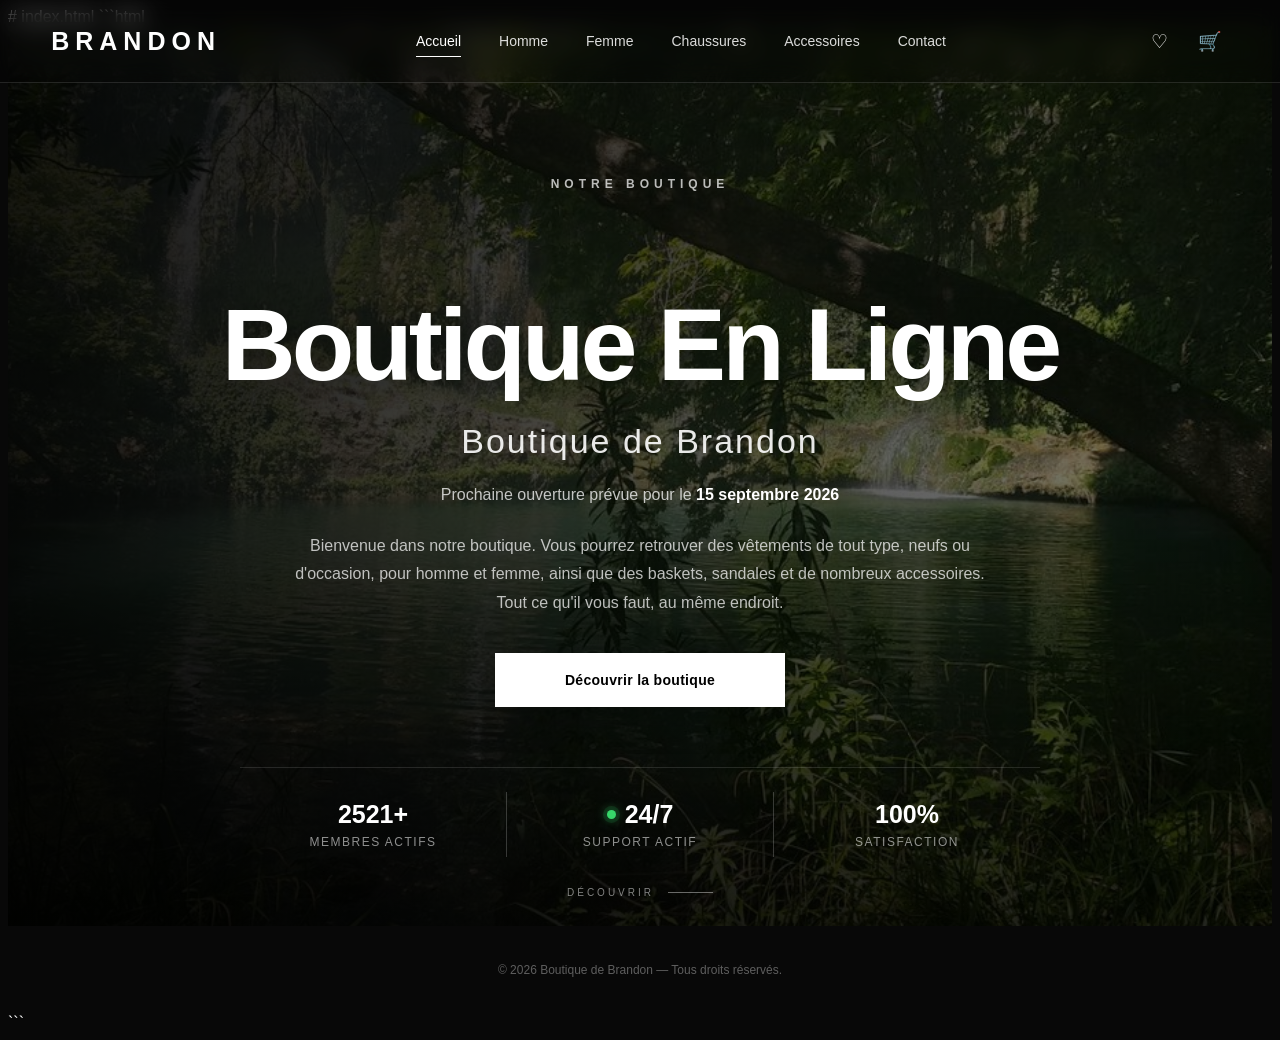
==== index.html @ 31d98cf7 "Création de la page d'accueil de la boutique" ====
# index.html

```html
<!DOCTYPE html>
<html lang="fr">

<head>

    <meta charset="UTF-8">

    <meta
        name="viewport"
        content="width=device-width, initial-scale=1.0"
    >

    <title>Boutique de Brandon</title>

    <link
        rel="stylesheet"
        href="css/style.css"
    >

</head>


<body>


    <!-- ==========================================
         NAVIGATION
    =========================================== -->

    <header class="navbar">

        <div class="navbar-container">


            <!-- LOGO -->

            <a
                href="index.html"
                class="logo"
            >
                BRANDON
            </a>


            <!-- NAVIGATION -->

            <nav class="navigation">

                <a
                    href="index.html"
                    class="active"
                >
                    Accueil
                </a>

                <a
                    href="Pages/homme.html"
                >
                    Homme
                </a>

                <a
                    href="Pages/femme.html"
                >
                    Femme
                </a>

                <a
                    href="Pages/chaussures.html"
                >
                    Chaussures
                </a>

                <a
                    href="Pages/accessoires.html"
                >
                    Accessoires
                </a>

                <a
                    href="Pages/contact.html"
                >
                    Contact
                </a>

            </nav>


            <!-- ICONES -->

            <div class="nav-icons">

                <button
                    type="button"
                    aria-label="Favoris"
                    class="icon-button"
                >
                    ♡
                </button>

                <button
                    type="button"
                    aria-label="Panier"
                    class="icon-button"
                >
                    🛒
                </button>

                <button
                    type="button"
                    aria-label="Menu"
                    class="icon-button menu-button"
                >
                    ☰
                </button>

            </div>

        </div>

    </header>



    <!-- ==========================================
         PAGE DE COUVERTURE
    =========================================== -->

    <main>

        <section class="hero">


            <!-- IMAGE DE FOND -->

            <div class="hero-background"></div>


            <!-- ASSOMBRISSEMENT -->

            <div class="hero-overlay"></div>


            <!-- CONTENU -->

            <div class="hero-content">


                <!-- PETIT TEXTE -->

                <div class="category">
                    NOTRE BOUTIQUE
                </div>


                <!-- TITRE -->

                <h1>
                    Boutique En Ligne
                </h1>


                <!-- SOUS-TITRE -->

                <h2>
                    Boutique de Brandon
                </h2>


                <!-- DATE -->

                <p class="opening-date">
                    Prochaine ouverture prévue pour le
                    <strong>15 septembre 2026</strong>
                </p>


                <!-- DESCRIPTION -->

                <p class="description">

                    Bienvenue dans notre boutique.
                    Vous pourrez retrouver des vêtements
                    de tout type, neufs ou d'occasion, pour
                    homme et femme, ainsi que des baskets,
                    sandales et de nombreux accessoires.
                    Tout ce qu'il vous faut, au même endroit.

                </p>


                <!-- BOUTON -->

                <div class="hero-buttons">

                    <a
                        href="Pages/boutique.html"
                        class="button primary"
                    >
                        Découvrir la boutique
                    </a>

                </div>


                <!-- ==================================
                     STATISTIQUES
                =================================== -->

                <div class="statistics">


                    <!-- MEMBRES -->

                    <div class="stat">

                        <strong>
                            2521+
                        </strong>

                        <span>
                            Membres Actifs
                        </span>

                    </div>


                    <!-- SUPPORT -->

                    <div class="stat">

                        <strong class="support-status">

                            <span class="status-dot"></span>

                            24/7

                        </strong>

                        <span>
                            Support Actif
                        </span>

                    </div>


                    <!-- SATISFACTION -->

                    <div class="stat">

                        <strong>
                            100%
                        </strong>

                        <span>
                            Satisfaction
                        </span>

                    </div>


                </div>


            </div>


            <!-- INDICATION BAS -->

            <div class="scroll-indicator">

                <span>
                    Découvrir
                </span>

                <div class="scroll-line"></div>

            </div>


        </section>

    </main>



    <!-- ==========================================
         FOOTER
    =========================================== -->

    <footer>

        <p>
            © 2026 Boutique de Brandon — Tous droits réservés.
        </p>

    </footer>



    <!-- ==========================================
         JAVASCRIPT
    =========================================== -->

    <script src="js/script.js"></script>


</body>

</html>
```
---- css/style.css ----
# css/style.css

```css
/* ==========================================
   RESET
========================================== */

* {
    margin: 0;
    padding: 0;
    box-sizing: border-box;
}


html {
    scroll-behavior: smooth;
}


body {
    font-family: Arial, Helvetica, sans-serif;
    background: #080808;
    color: white;
    overflow-x: hidden;
}



/* ==========================================
   NAVIGATION
========================================== */

.navbar {
    position: absolute;

    top: 0;
    left: 0;

    width: 100%;

    z-index: 20;

    background: rgba(0, 0, 0, 0.28);

    border-bottom: 1px solid rgba(255, 255, 255, 0.12);

    backdrop-filter: blur(12px);
    -webkit-backdrop-filter: blur(12px);
}


.navbar-container {
    width: 92%;
    max-width: 1500px;

    height: 82px;

    margin: auto;

    display: flex;
    align-items: center;
    justify-content: space-between;
}



/* ==========================================
   LOGO
========================================== */

.logo {
    color: white;

    text-decoration: none;

    font-size: 25px;

    font-weight: 800;

    letter-spacing: 6px;

    transition: 0.3s;
}


.logo:hover {
    opacity: 0.65;
}



/* ==========================================
   NAVIGATION CENTRALE
========================================== */

.navigation {
    display: flex;

    align-items: center;

    gap: 38px;
}


.navigation a {
    color: rgba(255, 255, 255, 0.85);

    text-decoration: none;

    font-size: 14px;

    font-weight: 500;

    transition: 0.3s;

    position: relative;
}


.navigation a::after {
    content: "";

    position: absolute;

    left: 0;

    bottom: -8px;

    width: 0;

    height: 1px;

    background: white;

    transition: 0.3s;
}


.navigation a:hover::after,
.navigation a.active::after {
    width: 100%;
}


.navigation a:hover,
.navigation a.active {
    color: white;
}



/* ==========================================
   ICONES
========================================== */

.nav-icons {
    display: flex;

    align-items: center;

    gap: 12px;
}


.icon-button {
    width: 38px;
    height: 38px;

    display: flex;
    align-items: center;
    justify-content: center;

    border: 1px solid transparent;

    border-radius: 50%;

    background: transparent;

    color: white;

    font-size: 19px;

    cursor: pointer;

    transition: 0.3s;
}


.icon-button:hover {
    background: rgba(255, 255, 255, 0.10);

    border-color: rgba(255, 255, 255, 0.15);

    transform: translateY(-2px);
}


.menu-button {
    display: none;
}



/* ==========================================
   HERO
========================================== */

.hero {
    position: relative;

    min-height: 100vh;

    width: 100%;

    display: flex;

    align-items: center;

    justify-content: center;

    overflow: hidden;
}



/* ==========================================
   IMAGE DE FOND
========================================== */

.hero-background {
    position: absolute;

    inset: 0;

    /*
       fondacc.png se trouve à la racine
       du site, tandis que ce CSS est dans /css.
    */

    background-image: url("../fondacc.png");

    background-size: cover;

    background-position: center center;

    background-repeat: no-repeat;

    transform: scale(1.03);

    animation: backgroundZoom 14s ease-in-out infinite alternate;
}


@keyframes backgroundZoom {

    from {
        transform: scale(1.03);
    }

    to {
        transform: scale(1.08);
    }

}



/* ==========================================
   OVERLAY
========================================== */

.hero-overlay {
    position: absolute;

    inset: 0;

    background:

        linear-gradient(
            90deg,
            rgba(0, 0, 0, 0.88) 0%,
            rgba(0, 0, 0, 0.68) 42%,
            rgba(0, 0, 0, 0.42) 100%
        ),

        linear-gradient(
            180deg,
            rgba(0, 0, 0, 0.35) 0%,
            rgba(0, 0, 0, 0.12) 50%,
            rgba(0, 0, 0, 0.72) 100%
        );
}



/* ==========================================
   HERO CONTENT
========================================== */

.hero-content {
    position: relative;

    z-index: 5;

    width: 90%;

    max-width: 950px;

    text-align: center;

    padding-top: 82px;

    animation: appear 1.2s ease forwards;
}


@keyframes appear {

    from {
        opacity: 0;

        transform: translateY(30px);
    }

    to {
        opacity: 1;

        transform: translateY(0);
    }

}



/* ==========================================
   PETIT TITRE
========================================== */

.category {
    display: inline-block;

    margin-bottom: 20px;

    font-size: 12px;

    font-weight: 600;

    letter-spacing: 5px;

    color: rgba(255, 255, 255, 0.72);
}



/* ==========================================
   TITRE PRINCIPAL
========================================== */

.hero-content h1 {
    font-size: clamp(55px, 8vw, 105px);

    line-height: 0.95;

    font-weight: 800;

    letter-spacing: -4px;

    margin-bottom: 18px;

    text-shadow:
        0 8px 35px rgba(0, 0, 0, 0.35);
}


.hero-content h2 {
    font-size: clamp(22px, 3vw, 34px);

    font-weight: 400;

    letter-spacing: 2px;

    margin-bottom: 25px;

    color: rgba(255, 255, 255, 0.90);
}



/* ==========================================
   DATE D'OUVERTURE
========================================== */

.opening-date {
    font-size: 16px;

    color: rgba(255, 255, 255, 0.74);

    margin-bottom: 28px;
}


.opening-date strong {
    color: white;

    font-weight: 600;
}



/* ==========================================
   DESCRIPTION
========================================== */

.description {
    max-width: 700px;

    margin: 0 auto;

    font-size: 16px;

    line-height: 1.8;

    color: rgba(255, 255, 255, 0.72);
}



/* ==========================================
   BOUTONS
========================================== */

.hero-buttons {
    margin-top: 35px;

    display: flex;

    justify-content: center;
}


.button {
    display: inline-flex;

    align-items: center;

    justify-content: center;

    min-width: 230px;

    height: 54px;

    padding: 0 30px;

    text-decoration: none;

    font-size: 14px;

    font-weight: 600;

    letter-spacing: 0.3px;

    transition:
        transform 0.3s ease,
        background 0.3s ease,
        box-shadow 0.3s ease;
}


.button.primary {
    background: white;

    color: black;

    box-shadow:
        0 10px 35px rgba(0, 0, 0, 0.25);
}


.button.primary:hover {
    background: #eeeeee;

    transform: translateY(-4px);

    box-shadow:
        0 15px 40px rgba(0, 0, 0, 0.35);
}



/* ==========================================
   STATISTIQUES
========================================== */

.statistics {
    margin: 60px auto 0;

    display: flex;

    align-items: center;

    justify-content: center;

    max-width: 800px;

    border-top: 1px solid rgba(255, 255, 255, 0.12);

    padding-top: 24px;
}


.stat {
    flex: 1;

    min-height: 65px;

    display: flex;

    flex-direction: column;

    justify-content: center;

    align-items: center;

    border-right: 1px solid rgba(255, 255, 255, 0.20);
}


.stat:last-child {
    border-right: none;
}


.stat strong {
    font-size: 25px;

    font-weight: 700;

    margin-bottom: 6px;
}


.stat span {
    font-size: 12px;

    color: rgba(255, 255, 255, 0.55);

    text-transform: uppercase;

    letter-spacing: 1.5px;
}



/* ==========================================
   SUPPORT ACTIF
========================================== */

.support-status {
    display: flex;

    align-items: center;

    gap: 9px;
}


.status-dot {
    width: 9px;

    height: 9px;

    border-radius: 50%;

    background: #37d66a;

    box-shadow:
        0 0 0 4px rgba(55, 214, 106, 0.12),
        0 0 12px rgba(55, 214, 106, 0.7);

    animation: pulse 2s infinite;
}


@keyframes pulse {

    0% {
        box-shadow:
            0 0 0 0 rgba(55, 214, 106, 0.5);
    }

    70% {
        box-shadow:
            0 0 0 8px rgba(55, 214, 106, 0);
    }

    100% {
        box-shadow:
            0 0 0 0 rgba(55, 214, 106, 0);
    }

}



/* ==========================================
   INDICATEUR BAS
========================================== */

.scroll-indicator {
    position: absolute;

    z-index: 5;

    bottom: 28px;

    left: 50%;

    transform: translateX(-50%);

    display: flex;

    align-items: center;

    gap: 14px;

    color: rgba(255, 255, 255, 0.50);

    font-size: 10px;

    text-transform: uppercase;

    letter-spacing: 3px;
}


.scroll-line {
    width: 45px;

    height: 1px;

    background: rgba(255, 255, 255, 0.40);
}



/* ==========================================
   FOOTER
========================================== */

footer {
    background: #080808;

    text-align: center;

    padding: 25px;

    color: rgba(255, 255, 255, 0.35);

    font-size: 12px;
}



/* ==========================================
   RESPONSIVE
========================================== */

@media (max-width: 1100px) {

    .navigation {
        gap: 22px;
    }

    .navigation a {
        font-size: 13px;
    }

}


@media (max-width: 900px) {

    .navigation {
        display: none;
    }

    .menu-button {
        display: flex;
    }

    .navbar-container {
        height: 70px;
    }

    .hero-content {
        padding-top: 60px;
    }

    .hero-content h1 {
        letter-spacing: -2px;
    }

}


@media (max-width: 600px) {

    .navbar-container {
        width: 90%;
    }

    .logo {
        font-size: 20px;

        letter-spacing: 4px;
    }

    .nav-icons {
        gap: 5px;
    }

    .icon-button {
        width: 34px;

        height: 34px;

        font-size: 17px;
    }

    .hero {
        min-height: 100svh;
    }

    .hero-content {
        width: 92%;

        padding-top: 55px;
    }

    .category {
        font-size: 10px;

        letter-spacing: 3px;

        margin-bottom: 16px;
    }

    .hero-content h1 {
        font-size: clamp(45px, 14vw, 70px);

        letter-spacing: -2px;
    }

    .hero-content h2 {
        font-size: 21px;

        margin-bottom: 20px;
    }

    .opening-date {
        font-size: 14px;

        line-height: 1.6;
    }

    .description {
        font-size: 14px;

        line-height: 1.7;
    }

    .hero-buttons {
        margin-top: 28px;
    }

    .button {
        width: 100%;

        min-width: 0;

        height: 50px;
    }

    .statistics {
        margin-top: 40px;

        padding-top: 18px;
    }

    .stat strong {
        font-size: 19px;
    }

    .stat span {
        font-size: 8px;

        letter-spacing: 0.7px;
    }

    .scroll-indicator {
        bottom: 15px;

        font-size: 8px;

        letter-spacing: 2px;
    }

}
```
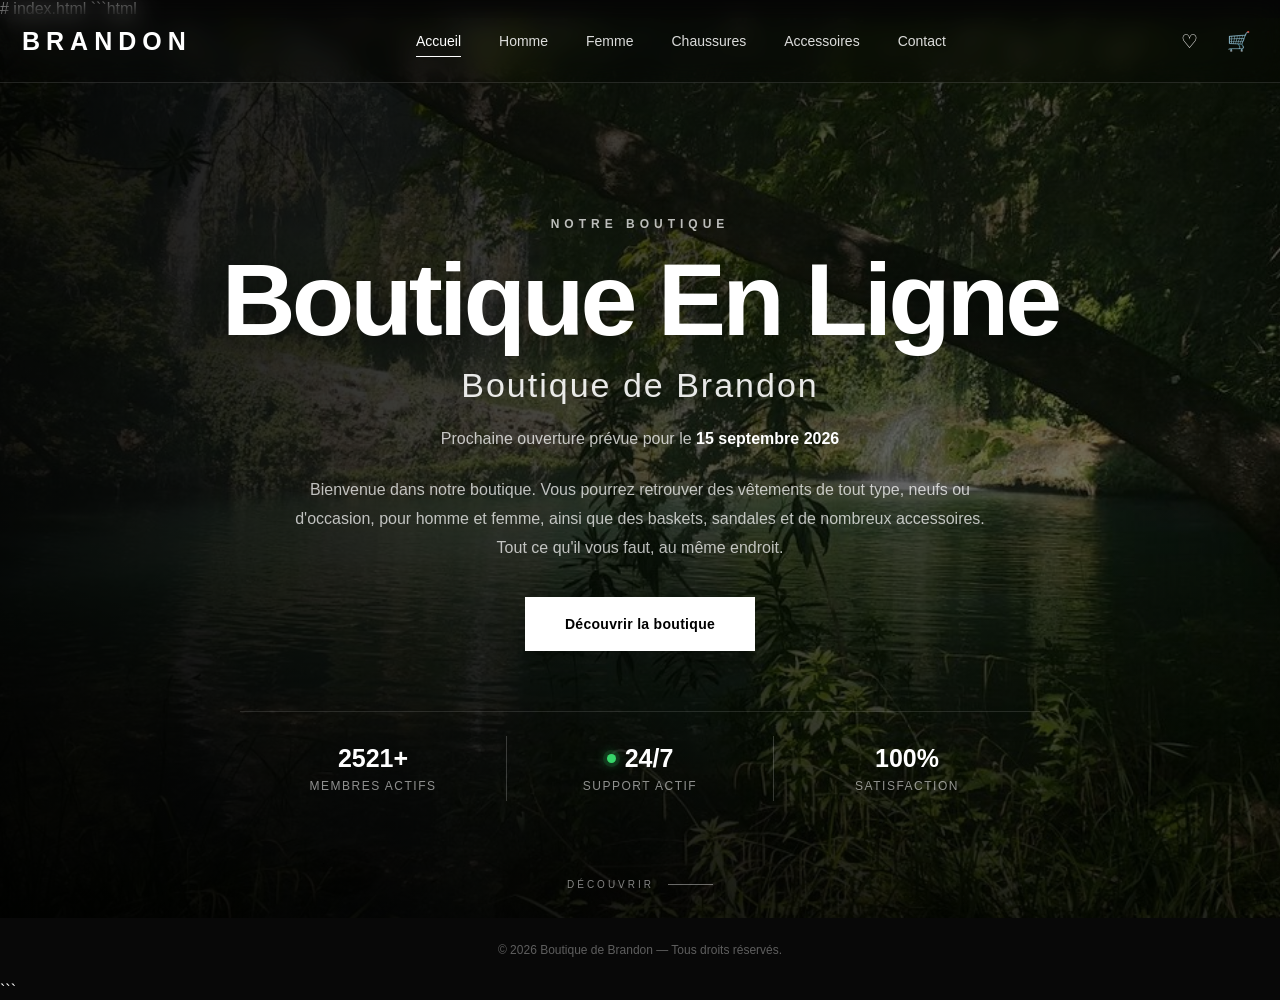
==== commit 37cbf5e6: "Mise à jour du site" ====
--- a/index.html
+++ b/index.html
@@ -93,6 +93,9 @@
 
             <div class="nav-icons">
 
+
+                <!-- FAVORIS -->
+
                 <button
                     type="button"
                     aria-label="Favoris"
@@ -101,13 +104,19 @@
                     ♡
                 </button>
 
-                <button
-                    type="button"
+
+                <!-- PANIER -->
+
+                <a
+                    href="Pages/panier.html"
                     aria-label="Panier"
-                    class="icon-button"
+                    class="cart-icon"
                 >
                     🛒
-                </button>
+                </a>
+
+
+                <!-- MENU -->
 
                 <button
                     type="button"
@@ -117,6 +126,7 @@
                     ☰
                 </button>
 
+
             </div>
 
         </div>
@@ -173,8 +183,10 @@
                 <!-- DATE -->
 
                 <p class="opening-date">
+
                     Prochaine ouverture prévue pour le
                     <strong>15 septembre 2026</strong>
+
                 </p>
 
 
@@ -206,6 +218,7 @@
                 </div>
 
 
+
                 <!-- ==================================
                      STATISTIQUES
                 =================================== -->
@@ -268,7 +281,10 @@
             </div>
 
 
-            <!-- INDICATION BAS -->
+
+            <!-- ==================================
+                 INDICATION BAS
+            =================================== -->
 
             <div class="scroll-indicator">
 
@@ -311,4 +327,4 @@
 </body>
 
 </html>
-```
+```
--- a/css/style.css
+++ b/css/style.css
@@ -1,6 +1,3 @@
-# css/style.css
-
-```css
 /* ==========================================
    RESET
 ========================================== */
@@ -11,11 +8,9 @@
     box-sizing: border-box;
 }
 
-
 html {
     scroll-behavior: smooth;
 }
-
 
 body {
     font-family: Arial, Helvetica, sans-serif;
@@ -32,12 +27,9 @@
 
 .navbar {
     position: absolute;
-
     top: 0;
     left: 0;
-
     width: 100%;
-
     z-index: 20;
 
     background: rgba(0, 0, 0, 0.28);
@@ -50,12 +42,15 @@
 
 
 .navbar-container {
-    width: 92%;
-    max-width: 1500px;
+    width: 100%;
+    max-width: none;
 
     height: 82px;
 
-    margin: auto;
+    margin: 0;
+
+    padding-left: 22px;
+    padding-right: 22px;
 
     display: flex;
     align-items: center;
@@ -69,19 +64,18 @@
 ========================================== */
 
 .logo {
+    margin-left: 0;
+
     color: white;
-
     text-decoration: none;
 
     font-size: 25px;
-
     font-weight: 800;
 
     letter-spacing: 6px;
 
     transition: 0.3s;
 }
-
 
 .logo:hover {
     opacity: 0.65;
@@ -95,9 +89,7 @@
 
 .navigation {
     display: flex;
-
     align-items: center;
-
     gap: 38px;
 }
 
@@ -108,7 +100,6 @@
     text-decoration: none;
 
     font-size: 14px;
-
     font-weight: 500;
 
     transition: 0.3s;
@@ -123,11 +114,9 @@
     position: absolute;
 
     left: 0;
-
     bottom: -8px;
 
     width: 0;
-
     height: 1px;
 
     background: white;
@@ -155,14 +144,13 @@
 
 .nav-icons {
     display: flex;
-
     align-items: center;
-
     gap: 12px;
 }
 
 
-.icon-button {
+.icon-button,
+.cart-icon {
     width: 38px;
     height: 38px;
 
@@ -170,23 +158,32 @@
     align-items: center;
     justify-content: center;
 
+    border-radius: 50%;
+
+    color: white;
+
+    font-size: 19px;
+
+    transition: 0.3s;
+}
+
+
+.icon-button {
     border: 1px solid transparent;
 
-    border-radius: 50%;
-
     background: transparent;
 
-    color: white;
-
-    font-size: 19px;
-
     cursor: pointer;
-
-    transition: 0.3s;
-}
-
-
-.icon-button:hover {
+}
+
+
+.cart-icon {
+    text-decoration: none;
+}
+
+
+.icon-button:hover,
+.cart-icon:hover {
     background: rgba(255, 255, 255, 0.10);
 
     border-color: rgba(255, 255, 255, 0.15);
@@ -209,13 +206,10 @@
     position: relative;
 
     min-height: 100vh;
-
     width: 100%;
 
     display: flex;
-
     align-items: center;
-
     justify-content: center;
 
     overflow: hidden;
@@ -232,11 +226,6 @@
 
     inset: 0;
 
-    /*
-       fondacc.png se trouve à la racine
-       du site, tandis que ce CSS est dans /css.
-    */
-
     background-image: url("../fondacc.png");
 
     background-size: cover;
@@ -247,7 +236,12 @@
 
     transform: scale(1.03);
 
-    animation: backgroundZoom 14s ease-in-out infinite alternate;
+    animation:
+        backgroundZoom
+        14s
+        ease-in-out
+        infinite
+        alternate;
 }
 
 
@@ -303,14 +297,17 @@
     z-index: 5;
 
     width: 90%;
-
     max-width: 950px;
 
     text-align: center;
 
     padding-top: 82px;
 
-    animation: appear 1.2s ease forwards;
+    animation:
+        appear
+        1.2s
+        ease
+        forwards;
 }
 
 
@@ -318,13 +315,11 @@
 
     from {
         opacity: 0;
-
         transform: translateY(30px);
     }
 
     to {
         opacity: 1;
-
         transform: translateY(0);
     }
 
@@ -387,7 +382,7 @@
 
 
 /* ==========================================
-   DATE D'OUVERTURE
+   DATE
 ========================================== */
 
 .opening-date {
@@ -442,7 +437,6 @@
     display: inline-flex;
 
     align-items: center;
-
     justify-content: center;
 
     min-width: 230px;
@@ -497,12 +491,13 @@
     display: flex;
 
     align-items: center;
-
     justify-content: center;
 
     max-width: 800px;
 
-    border-top: 1px solid rgba(255, 255, 255, 0.12);
+    border-top:
+        1px solid
+        rgba(255, 255, 255, 0.12);
 
     padding-top: 24px;
 }
@@ -521,7 +516,9 @@
 
     align-items: center;
 
-    border-right: 1px solid rgba(255, 255, 255, 0.20);
+    border-right:
+        1px solid
+        rgba(255, 255, 255, 0.20);
 }
 
 
@@ -566,7 +563,6 @@
 
 .status-dot {
     width: 9px;
-
     height: 9px;
 
     border-radius: 50%;
@@ -577,7 +573,10 @@
         0 0 0 4px rgba(55, 214, 106, 0.12),
         0 0 12px rgba(55, 214, 106, 0.7);
 
-    animation: pulse 2s infinite;
+    animation:
+        pulse
+        2s
+        infinite;
 }
 
 
@@ -585,17 +584,20 @@
 
     0% {
         box-shadow:
-            0 0 0 0 rgba(55, 214, 106, 0.5);
+            0 0 0 0
+            rgba(55, 214, 106, 0.5);
     }
 
     70% {
         box-shadow:
-            0 0 0 8px rgba(55, 214, 106, 0);
+            0 0 0 8px
+            rgba(55, 214, 106, 0);
     }
 
     100% {
         box-shadow:
-            0 0 0 0 rgba(55, 214, 106, 0);
+            0 0 0 0
+            rgba(55, 214, 106, 0);
     }
 
 }
@@ -623,7 +625,8 @@
 
     gap: 14px;
 
-    color: rgba(255, 255, 255, 0.50);
+    color:
+        rgba(255, 255, 255, 0.50);
 
     font-size: 10px;
 
@@ -638,7 +641,8 @@
 
     height: 1px;
 
-    background: rgba(255, 255, 255, 0.40);
+    background:
+        rgba(255, 255, 255, 0.40);
 }
 
 
@@ -654,7 +658,8 @@
 
     padding: 25px;
 
-    color: rgba(255, 255, 255, 0.35);
+    color:
+        rgba(255, 255, 255, 0.35);
 
     font-size: 12px;
 }
@@ -662,7 +667,998 @@
 
 
 /* ==========================================
-   RESPONSIVE
+   PAGE CONTACT
+========================================== */
+
+.contact-page {
+    min-height: 100vh;
+
+    background: #080808;
+}
+
+
+.contact-page .navbar {
+    position: fixed;
+
+    background:
+        rgba(8, 8, 8, 0.92);
+}
+
+
+.contact-main {
+    min-height: 100vh;
+
+    padding: 125px 5% 60px;
+
+    display: flex;
+
+    justify-content: center;
+
+    align-items: flex-start;
+}
+
+
+
+/* ==========================================
+   CADRE ASSISTANCE
+========================================== */
+
+.contact-card {
+    width: 100%;
+
+    max-width: 1250px;
+
+    background: #ffffff;
+
+    color: #080808;
+
+    padding: 60px;
+
+    box-shadow:
+        0 30px 80px rgba(0, 0, 0, 0.35);
+
+    animation:
+        contactAppear
+        0.7s
+        ease
+        forwards;
+}
+
+
+@keyframes contactAppear {
+
+    from {
+        opacity: 0;
+
+        transform:
+            translateY(25px);
+    }
+
+    to {
+        opacity: 1;
+
+        transform:
+            translateY(0);
+    }
+
+}
+
+
+
+/* ==========================================
+   EN-TÊTE CONTACT
+========================================== */
+
+.contact-header {
+    max-width: 850px;
+
+    margin-bottom: 50px;
+}
+
+
+.contact-label {
+    display: inline-block;
+
+    margin-bottom: 15px;
+
+    font-size: 11px;
+
+    font-weight: 700;
+
+    letter-spacing: 4px;
+
+    color: #777;
+}
+
+
+.contact-header h1 {
+    font-size:
+        clamp(35px, 5vw, 62px);
+
+    line-height: 1;
+
+    letter-spacing: -2px;
+
+    margin-bottom: 20px;
+
+    font-weight: 800;
+}
+
+
+.contact-header p {
+    max-width: 680px;
+
+    font-size: 15px;
+
+    line-height: 1.7;
+
+    color: #666;
+}
+
+
+
+/* ==========================================
+   FORMULAIRE
+========================================== */
+
+.assistance-form {
+    width: 100%;
+}
+
+
+.form-group {
+    margin-bottom: 30px;
+}
+
+
+.form-group label {
+    display: block;
+
+    margin-bottom: 10px;
+
+    font-size: 12px;
+
+    font-weight: 700;
+
+    letter-spacing: 1px;
+
+    text-transform: uppercase;
+
+    color: #222;
+}
+
+
+.form-group select,
+.form-group input,
+.form-group textarea {
+    width: 100%;
+
+    border: 1px solid #d8d8d8;
+
+    background: #fafafa;
+
+    color: #111;
+
+    padding: 16px 18px;
+
+    font-family:
+        Arial,
+        Helvetica,
+        sans-serif;
+
+    font-size: 14px;
+
+    outline: none;
+
+    border-radius: 0;
+
+    transition:
+        border-color 0.25s ease,
+        background 0.25s ease,
+        box-shadow 0.25s ease;
+}
+
+
+.form-group select {
+    cursor: pointer;
+
+    appearance: none;
+
+    background-image:
+        linear-gradient(
+            45deg,
+            transparent 50%,
+            #111 50%
+        ),
+        linear-gradient(
+            135deg,
+            #111 50%,
+            transparent 50%
+        );
+
+    background-position:
+        calc(100% - 20px) 21px,
+        calc(100% - 14px) 21px;
+
+    background-size:
+        6px 6px,
+        6px 6px;
+
+    background-repeat: no-repeat;
+}
+
+
+.form-group textarea {
+    resize: vertical;
+
+    min-height: 130px;
+}
+
+
+.form-group select:focus,
+.form-group input:focus,
+.form-group textarea:focus {
+    border-color: #111;
+
+    background: #fff;
+
+    box-shadow:
+        0 0 0 3px
+        rgba(0, 0, 0, 0.06);
+}
+
+
+.form-group input::placeholder,
+.form-group textarea::placeholder {
+    color: #999;
+}
+
+
+
+/* ==========================================
+   BAS DU FORMULAIRE
+========================================== */
+
+.form-footer {
+    margin-top: 45px;
+
+    padding-top: 25px;
+
+    border-top:
+        1px solid
+        #e5e5e5;
+
+    display: flex;
+
+    align-items: center;
+
+    justify-content: space-between;
+
+    gap: 30px;
+}
+
+
+.form-info {
+    max-width: 400px;
+
+    font-size: 12px;
+
+    line-height: 1.6;
+
+    color: #888;
+}
+
+
+.submit-button {
+    min-width: 245px;
+
+    height: 55px;
+
+    padding: 0 25px;
+
+    border: none;
+
+    background: #080808;
+
+    color: white;
+
+    font-size: 13px;
+
+    font-weight: 700;
+
+    cursor: pointer;
+
+    display: flex;
+
+    align-items: center;
+
+    justify-content: center;
+
+    gap: 20px;
+
+    transition:
+        transform 0.3s ease,
+        background 0.3s ease;
+}
+
+
+.submit-button span {
+    font-size: 20px;
+
+    line-height: 1;
+
+    transition:
+        transform 0.3s ease;
+}
+
+
+.submit-button:hover {
+    background: #222;
+
+    transform:
+        translateY(-3px);
+}
+
+
+.submit-button:hover span {
+    transform:
+        translateX(5px);
+}
+
+
+
+/* ==========================================
+   NOTIFICATION SUCCÈS
+========================================== */
+
+.success-notification {
+    position: fixed;
+
+    right: 25px;
+
+    bottom: 25px;
+
+    z-index: 100;
+
+    width:
+        min(
+            420px,
+            calc(100% - 30px)
+        );
+
+    padding: 20px;
+
+    background: #ffffff;
+
+    color: #111;
+
+    border-left:
+        4px solid
+        #32c766;
+
+    box-shadow:
+        0 20px 50px
+        rgba(0, 0, 0, 0.30);
+
+    display: flex;
+
+    align-items: flex-start;
+
+    gap: 15px;
+
+    opacity: 0;
+
+    visibility: hidden;
+
+    transform:
+        translateX(40px);
+
+    transition:
+        opacity 0.35s ease,
+        transform 0.35s ease,
+        visibility 0.35s ease;
+}
+
+
+.success-notification.show {
+    opacity: 1;
+
+    visibility: visible;
+
+    transform:
+        translateX(0);
+}
+
+
+.success-icon {
+    flex-shrink: 0;
+
+    width: 30px;
+    height: 30px;
+
+    border-radius: 50%;
+
+    background: #32c766;
+
+    color: white;
+
+    display: flex;
+
+    align-items: center;
+    justify-content: center;
+
+    font-size: 17px;
+
+    font-weight: 800;
+}
+
+
+.success-text {
+    display: flex;
+
+    flex-direction: column;
+
+    gap: 5px;
+}
+
+
+.success-text strong {
+    font-size: 14px;
+}
+
+
+.success-text span {
+    font-size: 12px;
+
+    line-height: 1.6;
+
+    color: #777;
+}
+
+
+
+/* ==========================================
+   PAGE PANIER
+========================================== */
+
+.cart-page {
+    min-height: 100vh;
+
+    background: #ffffff;
+
+    color: #111;
+}
+
+
+.cart-page .navbar {
+    position: relative;
+
+    background: #080808;
+
+    border-bottom: none;
+}
+
+
+.cart-main {
+    min-height:
+        calc(100vh - 82px);
+
+    padding: 70px 5%;
+}
+
+
+.cart-container {
+    width: 100%;
+
+    max-width: 1400px;
+
+    margin: auto;
+}
+
+
+
+/* ==========================================
+   HEADER PANIER
+========================================== */
+
+.cart-header {
+    margin-bottom: 50px;
+}
+
+
+.cart-header > span {
+    font-size: 11px;
+
+    font-weight: 700;
+
+    letter-spacing: 4px;
+
+    color: #888;
+}
+
+
+.cart-header h1 {
+    margin-top: 12px;
+
+    font-size:
+        clamp(40px, 5vw, 65px);
+
+    letter-spacing: -3px;
+
+    line-height: 1;
+}
+
+
+.cart-header p {
+    margin-top: 15px;
+
+    color: #777;
+
+    font-size: 14px;
+}
+
+
+
+/* ==========================================
+   LAYOUT PANIER
+========================================== */
+
+.cart-layout {
+    display: grid;
+
+    grid-template-columns:
+        minmax(0, 1fr)
+        420px;
+
+    gap: 60px;
+
+    align-items: start;
+}
+
+
+
+/* ==========================================
+   ARTICLES
+========================================== */
+
+.cart-items {
+    width: 100%;
+}
+
+
+.cart-item {
+    display: grid;
+
+    grid-template-columns:
+        150px
+        1fr
+        auto;
+
+    gap: 25px;
+
+    align-items: center;
+
+    padding: 25px 0;
+
+    border-top:
+        1px solid
+        #e5e5e5;
+
+    border-bottom:
+        1px solid
+        #e5e5e5;
+}
+
+
+.cart-item-image {
+    width: 150px;
+
+    height: 170px;
+
+    background: #eeeeee;
+
+    display: flex;
+
+    align-items: center;
+    justify-content: center;
+
+    color: #999;
+
+    font-size: 10px;
+
+    letter-spacing: 2px;
+}
+
+
+.cart-item-info h2 {
+    font-size: 21px;
+
+    margin-bottom: 8px;
+}
+
+
+.cart-item-info p {
+    color: #888;
+
+    font-size: 13px;
+
+    margin-bottom: 15px;
+}
+
+
+.cart-item-price {
+    font-size: 16px;
+
+    font-weight: 700;
+}
+
+
+
+/* ==========================================
+   QUANTITÉ
+========================================== */
+
+.quantity {
+    display: flex;
+
+    align-items: center;
+
+    border:
+        1px solid
+        #ddd;
+}
+
+
+.quantity button {
+    width: 38px;
+
+    height: 38px;
+
+    border: none;
+
+    background: white;
+
+    cursor: pointer;
+
+    font-size: 18px;
+}
+
+
+.quantity span {
+    width: 35px;
+
+    text-align: center;
+
+    font-size: 13px;
+}
+
+
+
+/* ==========================================
+   RÉSUMÉ
+========================================== */
+
+.cart-summary {
+    border:
+        1px solid
+        #e1e1e1;
+
+    padding: 30px;
+
+    background: #fafafa;
+}
+
+
+.cart-summary > h2 {
+    font-size: 22px;
+
+    margin-bottom: 25px;
+}
+
+
+.summary-line,
+.summary-total {
+    display: flex;
+
+    align-items: center;
+
+    justify-content: space-between;
+}
+
+
+.summary-line {
+    margin-bottom: 15px;
+
+    color: #666;
+
+    font-size: 13px;
+}
+
+
+.summary-line strong {
+    color: #111;
+}
+
+
+.summary-separator {
+    height: 1px;
+
+    background: #ddd;
+
+    margin: 25px 0;
+}
+
+
+.summary-total {
+    font-size: 18px;
+}
+
+
+.summary-total strong {
+    font-size: 20px;
+}
+
+
+
+/* ==========================================
+   RÉDUCTION
+========================================== */
+
+.discount-box {
+    margin-top: 35px;
+
+    padding-top: 30px;
+
+    border-top:
+        1px solid
+        #ddd;
+}
+
+
+.discount-label,
+.payment-label {
+    display: block;
+
+    font-size: 10px;
+
+    font-weight: 700;
+
+    letter-spacing: 3px;
+
+    color: #888;
+
+    margin-bottom: 10px;
+}
+
+
+.discount-box h3,
+.payment-section h3 {
+    font-size: 13px;
+
+    margin-bottom: 18px;
+}
+
+
+.discount-form {
+    display: flex;
+}
+
+
+.discount-form input {
+    min-width: 0;
+
+    flex: 1;
+
+    height: 45px;
+
+    padding: 0 13px;
+
+    border:
+        1px solid
+        #ddd;
+
+    background: white;
+
+    outline: none;
+}
+
+
+.discount-form button {
+    height: 45px;
+
+    padding: 0 15px;
+
+    border: none;
+
+    background: #111;
+
+    color: white;
+
+    cursor: pointer;
+
+    font-size: 11px;
+
+    font-weight: 700;
+}
+
+
+
+/* ==========================================
+   MOYENS DE PAIEMENT
+========================================== */
+
+.payment-section {
+    margin-top: 35px;
+
+    padding-top: 30px;
+
+    border-top:
+        1px solid
+        #ddd;
+}
+
+
+.payment-option {
+    display: block;
+
+    margin-bottom: 10px;
+
+    cursor: pointer;
+}
+
+
+.payment-option input {
+    display: none;
+}
+
+
+.payment-box {
+    display: flex;
+
+    flex-direction: column;
+
+    gap: 5px;
+
+    padding: 15px;
+
+    border:
+        1px solid
+        #ddd;
+
+    background: white;
+
+    transition: 0.2s;
+}
+
+
+.payment-box strong {
+    font-size: 13px;
+}
+
+
+.payment-box small {
+    font-size: 11px;
+
+    color: #888;
+}
+
+
+.payment-option input:checked + .payment-box {
+    border-color: #111;
+
+    box-shadow:
+        inset 0 0 0 1px #111;
+}
+
+
+
+/* ==========================================
+   BOUTON PAIEMENT
+========================================== */
+
+.checkout-button {
+    width: 100%;
+
+    height: 55px;
+
+    margin-top: 25px;
+
+    border: none;
+
+    background: #080808;
+
+    color: white;
+
+    font-size: 13px;
+
+    font-weight: 700;
+
+    cursor: pointer;
+
+    display: flex;
+
+    align-items: center;
+
+    justify-content: center;
+
+    gap: 20px;
+
+    transition: 0.3s;
+}
+
+
+.checkout-button:hover {
+    background: #252525;
+
+    transform:
+        translateY(-2px);
+}
+
+
+.checkout-button span {
+    font-size: 18px;
+}
+
+
+
+/* ==========================================
+   RESPONSIVE CONTACT
+========================================== */
+
+@media (max-width: 800px) {
+
+    .contact-main {
+        padding:
+            100px 15px 30px;
+    }
+
+    .contact-card {
+        padding:
+            35px 25px;
+    }
+
+    .contact-header {
+        margin-bottom: 35px;
+    }
+
+    .form-footer {
+        flex-direction: column;
+
+        align-items: stretch;
+    }
+
+    .form-info {
+        max-width: none;
+    }
+
+    .submit-button {
+        width: 100%;
+    }
+
+}
+
+
+
+/* ==========================================
+   RESPONSIVE PANIER
+========================================== */
+
+@media (max-width: 950px) {
+
+    .cart-layout {
+        grid-template-columns: 1fr;
+    }
+
+    .cart-summary {
+        max-width: none;
+    }
+
+}
+
+
+
+/* ==========================================
+   RESPONSIVE TABLETTE
 ========================================== */
 
 @media (max-width: 1100px) {
@@ -678,6 +1674,11 @@
 }
 
 
+
+/* ==========================================
+   RESPONSIVE MOBILE
+========================================== */
+
 @media (max-width: 900px) {
 
     .navigation {
@@ -703,11 +1704,15 @@
 }
 
 
+
 @media (max-width: 600px) {
 
     .navbar-container {
-        width: 90%;
-    }
+        padding-left: 12px;
+
+        padding-right: 12px;
+    }
+
 
     .logo {
         font-size: 20px;
@@ -715,28 +1720,34 @@
         letter-spacing: 4px;
     }
 
+
     .nav-icons {
         gap: 5px;
     }
 
-    .icon-button {
+
+    .icon-button,
+    .cart-icon {
         width: 34px;
 
         height: 34px;
 
         font-size: 17px;
     }
+
 
     .hero {
         min-height: 100svh;
     }
 
+
     .hero-content {
         width: 92%;
 
         padding-top: 55px;
     }
 
+
     .category {
         font-size: 10px;
 
@@ -745,11 +1756,18 @@
         margin-bottom: 16px;
     }
 
+
     .hero-content h1 {
-        font-size: clamp(45px, 14vw, 70px);
+        font-size:
+            clamp(
+                45px,
+                14vw,
+                70px
+            );
 
         letter-spacing: -2px;
     }
+
 
     .hero-content h2 {
         font-size: 21px;
@@ -757,22 +1775,26 @@
         margin-bottom: 20px;
     }
 
+
     .opening-date {
         font-size: 14px;
 
         line-height: 1.6;
     }
 
+
     .description {
         font-size: 14px;
 
         line-height: 1.7;
     }
 
+
     .hero-buttons {
         margin-top: 28px;
     }
 
+
     .button {
         width: 100%;
 
@@ -781,22 +1803,26 @@
         height: 50px;
     }
 
+
     .statistics {
         margin-top: 40px;
 
         padding-top: 18px;
     }
 
+
     .stat strong {
         font-size: 19px;
     }
 
+
     .stat span {
         font-size: 8px;
 
         letter-spacing: 0.7px;
     }
 
+
     .scroll-indicator {
         bottom: 15px;
 
@@ -805,5 +1831,61 @@
         letter-spacing: 2px;
     }
 
-}
-```
+
+    .contact-card {
+        padding:
+            30px 20px;
+    }
+
+
+    .contact-header h1 {
+        font-size: 38px;
+    }
+
+
+    .contact-header p {
+        font-size: 14px;
+    }
+
+
+    .success-notification {
+        right: 15px;
+
+        bottom: 15px;
+    }
+
+
+    .cart-main {
+        padding:
+            45px 18px;
+    }
+
+
+    .cart-item {
+        grid-template-columns:
+            100px
+            1fr;
+
+        gap: 15px;
+    }
+
+
+    .cart-item-image {
+        width: 100px;
+
+        height: 120px;
+    }
+
+
+    .quantity {
+        grid-column: 2;
+
+        width: fit-content;
+    }
+
+
+    .cart-summary {
+        padding: 22px;
+    }
+
+}
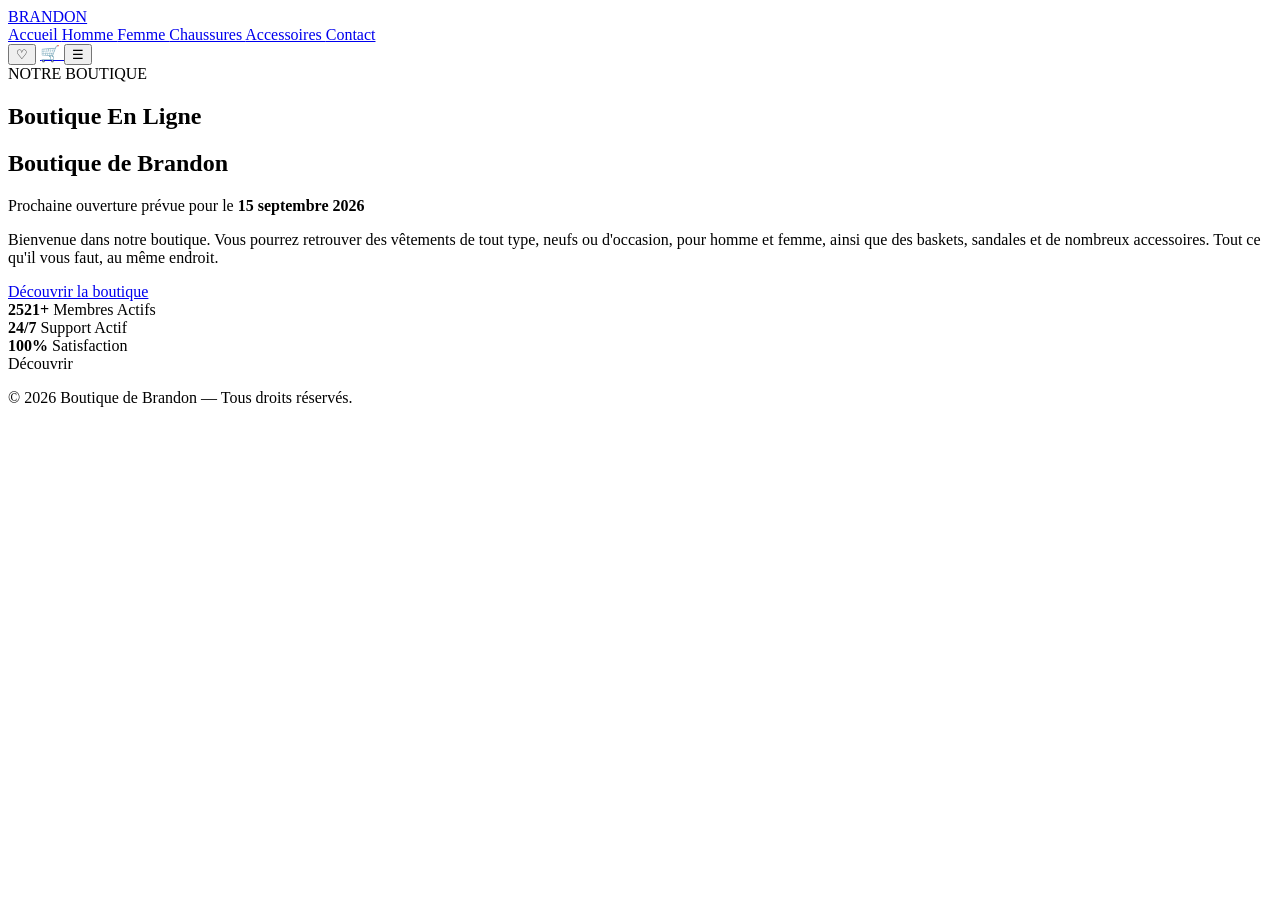
==== commit 6e150282: "Mise à jour du site" ====
--- a/index.html
+++ b/index.html
@@ -1,6 +1,3 @@
-# index.html
-
-```html
 <!DOCTYPE html>
 <html lang="fr">
 
@@ -326,5 +323,4 @@
 
 </body>
 
-</html>
-```+</html>
--- a/css/style.css
+++ b/css/style.css
@@ -1,457 +1,526 @@
 /* ==========================================
-   RESET
-========================================== */
-
-* {
-    margin: 0;
-    padding: 0;
-    box-sizing: border-box;
-}
-
-html {
-    scroll-behavior: smooth;
-}
-
-body {
-    font-family: Arial, Helvetica, sans-serif;
-    background: #080808;
-    color: white;
-    overflow-x: hidden;
-}
-
-
-
-/* ==========================================
-   NAVIGATION
-========================================== */
-
-.navbar {
+   BOUTIQUE — CARTES PRODUITS PREMIUM
+========================================== */
+
+.shop-section {
+
+    position: relative;
+
+    min-height: 100vh;
+
+    padding: 130px 5% 100px;
+
+    background:
+        radial-gradient(
+            circle at 50% 0%,
+            rgba(255, 255, 255, 0.06),
+            transparent 45%
+        ),
+        #080808;
+
+    overflow: hidden;
+}
+
+
+/* ==========================================
+   LUMIÈRE D'AMBIANCE
+========================================== */
+
+.shop-section::before {
+
+    content: "";
+
     position: absolute;
-    top: 0;
-    left: 0;
+
+    width: 700px;
+    height: 700px;
+
+    top: -350px;
+    left: 50%;
+
+    transform: translateX(-50%);
+
+    background: rgba(255, 255, 255, 0.035);
+
+    filter: blur(120px);
+
+    border-radius: 50%;
+
+    pointer-events: none;
+}
+
+
+.shop-container {
+
+    position: relative;
+
+    z-index: 2;
+
+    max-width: 1400px;
+
+    margin: auto;
+}
+
+
+/* ==========================================
+   HEADER BOUTIQUE
+========================================== */
+
+.shop-header {
+
+    text-align: center;
+
+    margin-bottom: 70px;
+}
+
+
+.shop-label {
+
+    display: inline-block;
+
+    margin-bottom: 18px;
+
+    font-size: 11px;
+
+    font-weight: 700;
+
+    letter-spacing: 5px;
+
+    color: rgba(255, 255, 255, 0.45);
+
+    text-transform: uppercase;
+}
+
+
+.shop-header h1 {
+
+    font-size: clamp(45px, 7vw, 85px);
+
+    line-height: 0.95;
+
+    letter-spacing: -4px;
+
+    font-weight: 800;
+
+    margin-bottom: 20px;
+}
+
+
+.shop-header p {
+
+    max-width: 620px;
+
+    margin: auto;
+
+    color: rgba(255, 255, 255, 0.48);
+
+    font-size: 14px;
+
+    line-height: 1.8;
+}
+
+
+/* ==========================================
+   GRILLE PRODUITS
+========================================== */
+
+.products-grid {
+
+    display: grid;
+
+    grid-template-columns: repeat(3, 1fr);
+
+    gap: 28px;
+}
+
+
+/* ==========================================
+   CARTE PRODUIT
+========================================== */
+
+.product-card {
+
+    position: relative;
+
+    min-height: 480px;
+
+    padding: 32px;
+
+    overflow: hidden;
+
+    background:
+        linear-gradient(
+            145deg,
+            rgba(255, 255, 255, 0.085),
+            rgba(255, 255, 255, 0.018)
+        );
+
+    border: 1px solid rgba(255, 255, 255, 0.12);
+
+    box-shadow:
+        0 25px 70px rgba(0, 0, 0, 0.35),
+        inset 0 1px 0 rgba(255, 255, 255, 0.06);
+
+    backdrop-filter: blur(15px);
+
+    -webkit-backdrop-filter: blur(15px);
+
+    transition:
+        transform 0.5s cubic-bezier(.16,1,.3,1),
+        border-color 0.4s ease,
+        box-shadow 0.4s ease;
+}
+
+
+/* ==========================================
+   BORDURE LUMINEUSE
+========================================== */
+
+.product-card::before {
+
+    content: "";
+
+    position: absolute;
+
+    inset: 0;
+
+    padding: 1px;
+
+    background:
+        linear-gradient(
+            135deg,
+            transparent 20%,
+            rgba(255,255,255,0.45),
+            transparent 45%
+        );
+
+    mask:
+        linear-gradient(#fff 0 0) content-box,
+        linear-gradient(#fff 0 0);
+
+    -webkit-mask:
+        linear-gradient(#fff 0 0) content-box,
+        linear-gradient(#fff 0 0);
+
+    -webkit-mask-composite: xor;
+
+    mask-composite: exclude;
+
+    opacity: 0;
+
+    transition: opacity 0.5s ease;
+
+    pointer-events: none;
+}
+
+
+/* ==========================================
+   REFLET ANIMÉ
+========================================== */
+
+.product-card::after {
+
+    content: "";
+
+    position: absolute;
+
+    top: -120%;
+    left: -80%;
+
+    width: 55%;
+    height: 300%;
+
+    background:
+        linear-gradient(
+            90deg,
+            transparent,
+            rgba(255,255,255,0.12),
+            transparent
+        );
+
+    transform: rotate(25deg);
+
+    transition: left 0.8s ease;
+
+    pointer-events: none;
+}
+
+
+.product-card:hover {
+
+    transform: translateY(-12px);
+
+    border-color:
+        rgba(255, 255, 255, 0.28);
+
+    box-shadow:
+        0 35px 90px rgba(0, 0, 0, 0.55),
+        0 0 35px rgba(255, 255, 255, 0.035);
+}
+
+
+.product-card:hover::before {
+
+    opacity: 1;
+}
+
+
+.product-card:hover::after {
+
+    left: 140%;
+}
+
+
+/* ==========================================
+   IMAGE PRODUIT
+========================================== */
+
+.product-image {
+
+    position: relative;
+
     width: 100%;
-    z-index: 20;
-
-    background: rgba(0, 0, 0, 0.28);
-
-    border-bottom: 1px solid rgba(255, 255, 255, 0.12);
-
-    backdrop-filter: blur(12px);
-    -webkit-backdrop-filter: blur(12px);
-}
-
-
-.navbar-container {
-    width: 100%;
-    max-width: none;
-
-    height: 82px;
-
-    margin: 0;
-
-    padding-left: 22px;
-    padding-right: 22px;
+
+    height: 245px;
 
     display: flex;
+
     align-items: center;
-    justify-content: space-between;
-}
-
-
-
-/* ==========================================
-   LOGO
-========================================== */
-
-.logo {
-    margin-left: 0;
-
-    color: white;
-    text-decoration: none;
-
-    font-size: 25px;
-    font-weight: 800;
-
-    letter-spacing: 6px;
-
-    transition: 0.3s;
-}
-
-.logo:hover {
-    opacity: 0.65;
-}
-
-
-
-/* ==========================================
-   NAVIGATION CENTRALE
-========================================== */
-
-.navigation {
-    display: flex;
-    align-items: center;
-    gap: 38px;
-}
-
-
-.navigation a {
-    color: rgba(255, 255, 255, 0.85);
-
-    text-decoration: none;
-
-    font-size: 14px;
-    font-weight: 500;
-
-    transition: 0.3s;
-
-    position: relative;
-}
-
-
-.navigation a::after {
+
+    justify-content: center;
+
+    margin-bottom: 28px;
+
+    background:
+        radial-gradient(
+            circle,
+            rgba(255,255,255,0.075),
+            transparent 65%
+        );
+
+    overflow: hidden;
+}
+
+
+.product-image::before {
+
     content: "";
 
     position: absolute;
 
-    left: 0;
-    bottom: -8px;
-
-    width: 0;
-    height: 1px;
-
-    background: white;
-
-    transition: 0.3s;
-}
-
-
-.navigation a:hover::after,
-.navigation a.active::after {
-    width: 100%;
-}
-
-
-.navigation a:hover,
-.navigation a.active {
-    color: white;
-}
-
-
-
-/* ==========================================
-   ICONES
-========================================== */
-
-.nav-icons {
-    display: flex;
-    align-items: center;
-    gap: 12px;
-}
-
-
-.icon-button,
-.cart-icon {
-    width: 38px;
-    height: 38px;
-
-    display: flex;
-    align-items: center;
-    justify-content: center;
+    width: 160px;
+    height: 160px;
+
+    background: rgba(255,255,255,0.045);
 
     border-radius: 50%;
 
-    color: white;
-
-    font-size: 19px;
-
-    transition: 0.3s;
-}
-
-
-.icon-button {
-    border: 1px solid transparent;
-
-    background: transparent;
-
-    cursor: pointer;
-}
-
-
-.cart-icon {
-    text-decoration: none;
-}
-
-
-.icon-button:hover,
-.cart-icon:hover {
-    background: rgba(255, 255, 255, 0.10);
-
-    border-color: rgba(255, 255, 255, 0.15);
-
-    transform: translateY(-2px);
-}
-
-
-.menu-button {
-    display: none;
-}
-
-
-
-/* ==========================================
-   HERO
-========================================== */
-
-.hero {
-    position: relative;
-
-    min-height: 100vh;
-    width: 100%;
-
-    display: flex;
-    align-items: center;
-    justify-content: center;
-
-    overflow: hidden;
-}
-
-
-
-/* ==========================================
-   IMAGE DE FOND
-========================================== */
-
-.hero-background {
-    position: absolute;
-
-    inset: 0;
-
-    background-image: url("../fondacc.png");
-
-    background-size: cover;
-
-    background-position: center center;
-
-    background-repeat: no-repeat;
-
-    transform: scale(1.03);
+    filter: blur(30px);
 
     animation:
-        backgroundZoom
-        14s
+        productGlow
+        4s
         ease-in-out
         infinite
         alternate;
 }
 
 
-@keyframes backgroundZoom {
+@keyframes productGlow {
 
     from {
-        transform: scale(1.03);
+
+        transform: scale(0.9);
+
+        opacity: 0.45;
+
     }
 
     to {
-        transform: scale(1.08);
-    }
-
-}
-
-
-
-/* ==========================================
-   OVERLAY
-========================================== */
-
-.hero-overlay {
-    position: absolute;
-
-    inset: 0;
+
+        transform: scale(1.15);
+
+        opacity: 0.8;
+
+    }
+
+}
+
+
+.product-image img {
+
+    position: relative;
+
+    z-index: 2;
+
+    max-width: 75%;
+
+    max-height: 210px;
+
+    object-fit: contain;
+
+    filter:
+        drop-shadow(
+            0 25px 30px
+            rgba(0,0,0,0.45)
+        );
+
+    transition:
+        transform 0.5s cubic-bezier(.16,1,.3,1),
+        filter 0.5s ease;
+}
+
+
+.product-card:hover .product-image img {
+
+    transform:
+        scale(1.08)
+        translateY(-6px);
+
+    filter:
+        drop-shadow(
+            0 30px 45px
+            rgba(0,0,0,0.65)
+        );
+}
+
+
+/* ==========================================
+   INFORMATIONS PRODUIT
+========================================== */
+
+.product-info {
+
+    position: relative;
+
+    z-index: 3;
+}
+
+
+.product-category {
+
+    display: block;
+
+    margin-bottom: 9px;
+
+    font-size: 9px;
+
+    font-weight: 700;
+
+    letter-spacing: 3px;
+
+    color:
+        rgba(255,255,255,0.38);
+
+    text-transform: uppercase;
+}
+
+
+.product-info h2 {
+
+    font-size: 25px;
+
+    font-weight: 750;
+
+    letter-spacing: -0.8px;
+
+    margin-bottom: 10px;
+}
+
+
+.product-info p {
+
+    min-height: 44px;
+
+    color:
+        rgba(255,255,255,0.48);
+
+    font-size: 12px;
+
+    line-height: 1.7;
+
+    margin-bottom: 22px;
+}
+
+
+/* ==========================================
+   BAS PRODUIT
+========================================== */
+
+.product-bottom {
+
+    display: flex;
+
+    align-items: center;
+
+    justify-content: space-between;
+
+    gap: 15px;
+}
+
+
+.product-price {
+
+    display: flex;
+
+    flex-direction: column;
+}
+
+
+.product-price small {
+
+    font-size: 9px;
+
+    color: rgba(255,255,255,0.35);
+
+    letter-spacing: 1px;
+
+    text-transform: uppercase;
+}
+
+
+.product-price strong {
+
+    font-size: 20px;
+
+    margin-top: 3px;
+}
+
+
+/* ==========================================
+   BOUTON PRODUIT
+========================================== */
+
+.product-button {
+
+    position: relative;
+
+    height: 45px;
+
+    padding: 0 20px;
+
+    display: flex;
+
+    align-items: center;
+
+    justify-content: center;
+
+    border: 1px solid rgba(255,255,255,0.16);
 
     background:
-
-        linear-gradient(
-            90deg,
-            rgba(0, 0, 0, 0.88) 0%,
-            rgba(0, 0, 0, 0.68) 42%,
-            rgba(0, 0, 0, 0.42) 100%
-        ),
-
-        linear-gradient(
-            180deg,
-            rgba(0, 0, 0, 0.35) 0%,
-            rgba(0, 0, 0, 0.12) 50%,
-            rgba(0, 0, 0, 0.72) 100%
-        );
-}
-
-
-
-/* ==========================================
-   HERO CONTENT
-========================================== */
-
-.hero-content {
-    position: relative;
-
-    z-index: 5;
-
-    width: 90%;
-    max-width: 950px;
-
-    text-align: center;
-
-    padding-top: 82px;
-
-    animation:
-        appear
-        1.2s
-        ease
-        forwards;
-}
-
-
-@keyframes appear {
-
-    from {
-        opacity: 0;
-        transform: translateY(30px);
-    }
-
-    to {
-        opacity: 1;
-        transform: translateY(0);
-    }
-
-}
-
-
-
-/* ==========================================
-   PETIT TITRE
-========================================== */
-
-.category {
-    display: inline-block;
-
-    margin-bottom: 20px;
-
-    font-size: 12px;
-
-    font-weight: 600;
-
-    letter-spacing: 5px;
-
-    color: rgba(255, 255, 255, 0.72);
-}
-
-
-
-/* ==========================================
-   TITRE PRINCIPAL
-========================================== */
-
-.hero-content h1 {
-    font-size: clamp(55px, 8vw, 105px);
-
-    line-height: 0.95;
+        rgba(255,255,255,0.95);
+
+    color: #080808;
+
+    text-decoration: none;
+
+    font-size: 11px;
 
     font-weight: 800;
 
-    letter-spacing: -4px;
-
-    margin-bottom: 18px;
-
-    text-shadow:
-        0 8px 35px rgba(0, 0, 0, 0.35);
-}
-
-
-.hero-content h2 {
-    font-size: clamp(22px, 3vw, 34px);
-
-    font-weight: 400;
-
-    letter-spacing: 2px;
-
-    margin-bottom: 25px;
-
-    color: rgba(255, 255, 255, 0.90);
-}
-
-
-
-/* ==========================================
-   DATE
-========================================== */
-
-.opening-date {
-    font-size: 16px;
-
-    color: rgba(255, 255, 255, 0.74);
-
-    margin-bottom: 28px;
-}
-
-
-.opening-date strong {
-    color: white;
-
-    font-weight: 600;
-}
-
-
-
-/* ==========================================
-   DESCRIPTION
-========================================== */
-
-.description {
-    max-width: 700px;
-
-    margin: 0 auto;
-
-    font-size: 16px;
-
-    line-height: 1.8;
-
-    color: rgba(255, 255, 255, 0.72);
-}
-
-
-
-/* ==========================================
-   BOUTONS
-========================================== */
-
-.hero-buttons {
-    margin-top: 35px;
-
-    display: flex;
-
-    justify-content: center;
-}
-
-
-.button {
-    display: inline-flex;
-
-    align-items: center;
-    justify-content: center;
-
-    min-width: 230px;
-
-    height: 54px;
-
-    padding: 0 30px;
-
-    text-decoration: none;
-
-    font-size: 14px;
-
-    font-weight: 600;
-
-    letter-spacing: 0.3px;
+    letter-spacing: 0.5px;
+
+    overflow: hidden;
 
     transition:
         transform 0.3s ease,
@@ -460,1432 +529,231 @@
 }
 
 
-.button.primary {
+.product-button::before {
+
+    content: "";
+
+    position: absolute;
+
+    top: 0;
+    left: -100%;
+
+    width: 60%;
+    height: 100%;
+
+    background:
+        linear-gradient(
+            90deg,
+            transparent,
+            rgba(255,255,255,0.7),
+            transparent
+        );
+
+    transform: skewX(-20deg);
+
+    transition: left 0.6s ease;
+}
+
+
+.product-button span {
+
+    position: relative;
+
+    z-index: 2;
+}
+
+
+.product-button:hover {
+
+    transform: translateY(-3px);
+
     background: white;
 
-    color: black;
-
     box-shadow:
-        0 10px 35px rgba(0, 0, 0, 0.25);
-}
-
-
-.button.primary:hover {
-    background: #eeeeee;
-
-    transform: translateY(-4px);
-
-    box-shadow:
-        0 15px 40px rgba(0, 0, 0, 0.35);
-}
-
-
-
-/* ==========================================
-   STATISTIQUES
-========================================== */
-
-.statistics {
-    margin: 60px auto 0;
-
-    display: flex;
-
-    align-items: center;
-    justify-content: center;
-
-    max-width: 800px;
-
-    border-top:
-        1px solid
-        rgba(255, 255, 255, 0.12);
-
-    padding-top: 24px;
-}
-
-
-.stat {
-    flex: 1;
-
-    min-height: 65px;
-
-    display: flex;
-
-    flex-direction: column;
-
-    justify-content: center;
-
-    align-items: center;
-
-    border-right:
-        1px solid
-        rgba(255, 255, 255, 0.20);
-}
-
-
-.stat:last-child {
-    border-right: none;
-}
-
-
-.stat strong {
-    font-size: 25px;
-
-    font-weight: 700;
-
-    margin-bottom: 6px;
-}
-
-
-.stat span {
-    font-size: 12px;
-
-    color: rgba(255, 255, 255, 0.55);
-
-    text-transform: uppercase;
-
-    letter-spacing: 1.5px;
-}
-
-
-
-/* ==========================================
-   SUPPORT ACTIF
-========================================== */
-
-.support-status {
-    display: flex;
-
-    align-items: center;
-
-    gap: 9px;
-}
-
-
-.status-dot {
-    width: 9px;
-    height: 9px;
-
-    border-radius: 50%;
-
-    background: #37d66a;
-
-    box-shadow:
-        0 0 0 4px rgba(55, 214, 106, 0.12),
-        0 0 12px rgba(55, 214, 106, 0.7);
-
-    animation:
-        pulse
-        2s
-        infinite;
-}
-
-
-@keyframes pulse {
-
-    0% {
-        box-shadow:
-            0 0 0 0
-            rgba(55, 214, 106, 0.5);
-    }
-
-    70% {
-        box-shadow:
-            0 0 0 8px
-            rgba(55, 214, 106, 0);
-    }
-
-    100% {
-        box-shadow:
-            0 0 0 0
-            rgba(55, 214, 106, 0);
-    }
-
-}
-
-
-
-/* ==========================================
-   INDICATEUR BAS
-========================================== */
-
-.scroll-indicator {
+        0 10px 30px
+        rgba(255,255,255,0.12);
+}
+
+
+.product-button:hover::before {
+
+    left: 140%;
+}
+
+
+/* ==========================================
+   BADGE
+========================================== */
+
+.product-badge {
+
     position: absolute;
 
+    top: 20px;
+    right: 20px;
+
     z-index: 5;
 
-    bottom: 28px;
-
-    left: 50%;
-
-    transform: translateX(-50%);
-
-    display: flex;
-
-    align-items: center;
-
-    gap: 14px;
-
-    color:
-        rgba(255, 255, 255, 0.50);
-
-    font-size: 10px;
-
-    text-transform: uppercase;
-
-    letter-spacing: 3px;
-}
-
-
-.scroll-line {
-    width: 45px;
-
-    height: 1px;
+    padding: 7px 11px;
 
     background:
-        rgba(255, 255, 255, 0.40);
-}
-
-
-
-/* ==========================================
-   FOOTER
-========================================== */
-
-footer {
-    background: #080808;
-
-    text-align: center;
-
-    padding: 25px;
-
-    color:
-        rgba(255, 255, 255, 0.35);
-
-    font-size: 12px;
-}
-
-
-
-/* ==========================================
-   PAGE CONTACT
-========================================== */
-
-.contact-page {
-    min-height: 100vh;
-
-    background: #080808;
-}
-
-
-.contact-page .navbar {
-    position: fixed;
-
-    background:
-        rgba(8, 8, 8, 0.92);
-}
-
-
-.contact-main {
-    min-height: 100vh;
-
-    padding: 125px 5% 60px;
-
-    display: flex;
-
-    justify-content: center;
-
-    align-items: flex-start;
-}
-
-
-
-/* ==========================================
-   CADRE ASSISTANCE
-========================================== */
-
-.contact-card {
-    width: 100%;
-
-    max-width: 1250px;
-
-    background: #ffffff;
-
-    color: #080808;
-
-    padding: 60px;
-
-    box-shadow:
-        0 30px 80px rgba(0, 0, 0, 0.35);
-
-    animation:
-        contactAppear
-        0.7s
-        ease
-        forwards;
-}
-
-
-@keyframes contactAppear {
-
-    from {
-        opacity: 0;
-
-        transform:
-            translateY(25px);
-    }
-
-    to {
-        opacity: 1;
-
-        transform:
-            translateY(0);
-    }
-
-}
-
-
-
-/* ==========================================
-   EN-TÊTE CONTACT
-========================================== */
-
-.contact-header {
-    max-width: 850px;
-
-    margin-bottom: 50px;
-}
-
-
-.contact-label {
-    display: inline-block;
-
-    margin-bottom: 15px;
-
-    font-size: 11px;
-
-    font-weight: 700;
-
-    letter-spacing: 4px;
-
-    color: #777;
-}
-
-
-.contact-header h1 {
-    font-size:
-        clamp(35px, 5vw, 62px);
-
-    line-height: 1;
-
-    letter-spacing: -2px;
-
-    margin-bottom: 20px;
-
-    font-weight: 800;
-}
-
-
-.contact-header p {
-    max-width: 680px;
-
-    font-size: 15px;
-
-    line-height: 1.7;
-
-    color: #666;
-}
-
-
-
-/* ==========================================
-   FORMULAIRE
-========================================== */
-
-.assistance-form {
-    width: 100%;
-}
-
-
-.form-group {
-    margin-bottom: 30px;
-}
-
-
-.form-group label {
-    display: block;
-
-    margin-bottom: 10px;
-
-    font-size: 12px;
-
-    font-weight: 700;
-
-    letter-spacing: 1px;
-
-    text-transform: uppercase;
-
-    color: #222;
-}
-
-
-.form-group select,
-.form-group input,
-.form-group textarea {
-    width: 100%;
-
-    border: 1px solid #d8d8d8;
-
-    background: #fafafa;
-
-    color: #111;
-
-    padding: 16px 18px;
-
-    font-family:
-        Arial,
-        Helvetica,
-        sans-serif;
-
-    font-size: 14px;
-
-    outline: none;
-
-    border-radius: 0;
-
-    transition:
-        border-color 0.25s ease,
-        background 0.25s ease,
-        box-shadow 0.25s ease;
-}
-
-
-.form-group select {
-    cursor: pointer;
-
-    appearance: none;
-
-    background-image:
-        linear-gradient(
-            45deg,
-            transparent 50%,
-            #111 50%
-        ),
-        linear-gradient(
-            135deg,
-            #111 50%,
-            transparent 50%
-        );
-
-    background-position:
-        calc(100% - 20px) 21px,
-        calc(100% - 14px) 21px;
-
-    background-size:
-        6px 6px,
-        6px 6px;
-
-    background-repeat: no-repeat;
-}
-
-
-.form-group textarea {
-    resize: vertical;
-
-    min-height: 130px;
-}
-
-
-.form-group select:focus,
-.form-group input:focus,
-.form-group textarea:focus {
-    border-color: #111;
-
-    background: #fff;
-
-    box-shadow:
-        0 0 0 3px
-        rgba(0, 0, 0, 0.06);
-}
-
-
-.form-group input::placeholder,
-.form-group textarea::placeholder {
-    color: #999;
-}
-
-
-
-/* ==========================================
-   BAS DU FORMULAIRE
-========================================== */
-
-.form-footer {
-    margin-top: 45px;
-
-    padding-top: 25px;
-
-    border-top:
-        1px solid
-        #e5e5e5;
-
-    display: flex;
-
-    align-items: center;
-
-    justify-content: space-between;
-
-    gap: 30px;
-}
-
-
-.form-info {
-    max-width: 400px;
-
-    font-size: 12px;
-
-    line-height: 1.6;
-
-    color: #888;
-}
-
-
-.submit-button {
-    min-width: 245px;
-
-    height: 55px;
-
-    padding: 0 25px;
-
-    border: none;
-
-    background: #080808;
-
-    color: white;
-
-    font-size: 13px;
-
-    font-weight: 700;
-
-    cursor: pointer;
-
-    display: flex;
-
-    align-items: center;
-
-    justify-content: center;
-
-    gap: 20px;
-
-    transition:
-        transform 0.3s ease,
-        background 0.3s ease;
-}
-
-
-.submit-button span {
-    font-size: 20px;
-
-    line-height: 1;
-
-    transition:
-        transform 0.3s ease;
-}
-
-
-.submit-button:hover {
-    background: #222;
-
-    transform:
-        translateY(-3px);
-}
-
-
-.submit-button:hover span {
-    transform:
-        translateX(5px);
-}
-
-
-
-/* ==========================================
-   NOTIFICATION SUCCÈS
-========================================== */
-
-.success-notification {
-    position: fixed;
-
-    right: 25px;
-
-    bottom: 25px;
-
-    z-index: 100;
-
-    width:
-        min(
-            420px,
-            calc(100% - 30px)
-        );
-
-    padding: 20px;
-
-    background: #ffffff;
-
-    color: #111;
-
-    border-left:
-        4px solid
-        #32c766;
-
-    box-shadow:
-        0 20px 50px
-        rgba(0, 0, 0, 0.30);
-
-    display: flex;
-
-    align-items: flex-start;
-
-    gap: 15px;
-
-    opacity: 0;
-
-    visibility: hidden;
-
-    transform:
-        translateX(40px);
-
-    transition:
-        opacity 0.35s ease,
-        transform 0.35s ease,
-        visibility 0.35s ease;
-}
-
-
-.success-notification.show {
-    opacity: 1;
-
-    visibility: visible;
-
-    transform:
-        translateX(0);
-}
-
-
-.success-icon {
-    flex-shrink: 0;
-
-    width: 30px;
-    height: 30px;
-
-    border-radius: 50%;
-
-    background: #32c766;
-
-    color: white;
-
-    display: flex;
-
-    align-items: center;
-    justify-content: center;
-
-    font-size: 17px;
-
-    font-weight: 800;
-}
-
-
-.success-text {
-    display: flex;
-
-    flex-direction: column;
-
-    gap: 5px;
-}
-
-
-.success-text strong {
-    font-size: 14px;
-}
-
-
-.success-text span {
-    font-size: 12px;
-
-    line-height: 1.6;
-
-    color: #777;
-}
-
-
-
-/* ==========================================
-   PAGE PANIER
-========================================== */
-
-.cart-page {
-    min-height: 100vh;
-
-    background: #ffffff;
-
-    color: #111;
-}
-
-
-.cart-page .navbar {
-    position: relative;
-
-    background: #080808;
-
-    border-bottom: none;
-}
-
-
-.cart-main {
-    min-height:
-        calc(100vh - 82px);
-
-    padding: 70px 5%;
-}
-
-
-.cart-container {
-    width: 100%;
-
-    max-width: 1400px;
-
-    margin: auto;
-}
-
-
-
-/* ==========================================
-   HEADER PANIER
-========================================== */
-
-.cart-header {
-    margin-bottom: 50px;
-}
-
-
-.cart-header > span {
-    font-size: 11px;
-
-    font-weight: 700;
-
-    letter-spacing: 4px;
-
-    color: #888;
-}
-
-
-.cart-header h1 {
-    margin-top: 12px;
-
-    font-size:
-        clamp(40px, 5vw, 65px);
-
-    letter-spacing: -3px;
-
-    line-height: 1;
-}
-
-
-.cart-header p {
-    margin-top: 15px;
-
-    color: #777;
-
-    font-size: 14px;
-}
-
-
-
-/* ==========================================
-   LAYOUT PANIER
-========================================== */
-
-.cart-layout {
-    display: grid;
-
-    grid-template-columns:
-        minmax(0, 1fr)
-        420px;
-
-    gap: 60px;
-
-    align-items: start;
-}
-
-
-
-/* ==========================================
-   ARTICLES
-========================================== */
-
-.cart-items {
-    width: 100%;
-}
-
-
-.cart-item {
-    display: grid;
-
-    grid-template-columns:
-        150px
-        1fr
-        auto;
-
-    gap: 25px;
-
-    align-items: center;
-
-    padding: 25px 0;
-
-    border-top:
-        1px solid
-        #e5e5e5;
-
-    border-bottom:
-        1px solid
-        #e5e5e5;
-}
-
-
-.cart-item-image {
-    width: 150px;
-
-    height: 170px;
-
-    background: #eeeeee;
-
-    display: flex;
-
-    align-items: center;
-    justify-content: center;
-
-    color: #999;
-
-    font-size: 10px;
-
-    letter-spacing: 2px;
-}
-
-
-.cart-item-info h2 {
-    font-size: 21px;
-
-    margin-bottom: 8px;
-}
-
-
-.cart-item-info p {
-    color: #888;
-
-    font-size: 13px;
-
-    margin-bottom: 15px;
-}
-
-
-.cart-item-price {
-    font-size: 16px;
-
-    font-weight: 700;
-}
-
-
-
-/* ==========================================
-   QUANTITÉ
-========================================== */
-
-.quantity {
-    display: flex;
-
-    align-items: center;
+        rgba(255,255,255,0.08);
 
     border:
         1px solid
-        #ddd;
-}
-
-
-.quantity button {
-    width: 38px;
-
-    height: 38px;
-
-    border: none;
-
-    background: white;
-
-    cursor: pointer;
-
-    font-size: 18px;
-}
-
-
-.quantity span {
-    width: 35px;
-
-    text-align: center;
-
-    font-size: 13px;
-}
-
-
-
-/* ==========================================
-   RÉSUMÉ
-========================================== */
-
-.cart-summary {
-    border:
-        1px solid
-        #e1e1e1;
-
-    padding: 30px;
-
-    background: #fafafa;
-}
-
-
-.cart-summary > h2 {
-    font-size: 22px;
-
-    margin-bottom: 25px;
-}
-
-
-.summary-line,
-.summary-total {
-    display: flex;
-
-    align-items: center;
-
-    justify-content: space-between;
-}
-
-
-.summary-line {
-    margin-bottom: 15px;
-
-    color: #666;
-
-    font-size: 13px;
-}
-
-
-.summary-line strong {
-    color: #111;
-}
-
-
-.summary-separator {
-    height: 1px;
-
-    background: #ddd;
-
-    margin: 25px 0;
-}
-
-
-.summary-total {
-    font-size: 18px;
-}
-
-
-.summary-total strong {
-    font-size: 20px;
-}
-
-
-
-/* ==========================================
-   RÉDUCTION
-========================================== */
-
-.discount-box {
-    margin-top: 35px;
-
-    padding-top: 30px;
-
-    border-top:
-        1px solid
-        #ddd;
-}
-
-
-.discount-label,
-.payment-label {
-    display: block;
-
-    font-size: 10px;
+        rgba(255,255,255,0.14);
+
+    backdrop-filter: blur(10px);
+
+    font-size: 8px;
 
     font-weight: 700;
 
-    letter-spacing: 3px;
-
-    color: #888;
-
-    margin-bottom: 10px;
-}
-
-
-.discount-box h3,
-.payment-section h3 {
-    font-size: 13px;
-
-    margin-bottom: 18px;
-}
-
-
-.discount-form {
-    display: flex;
-}
-
-
-.discount-form input {
-    min-width: 0;
-
-    flex: 1;
-
-    height: 45px;
-
-    padding: 0 13px;
-
-    border:
-        1px solid
-        #ddd;
-
-    background: white;
-
-    outline: none;
-}
-
-
-.discount-form button {
-    height: 45px;
-
-    padding: 0 15px;
-
-    border: none;
-
-    background: #111;
-
-    color: white;
-
-    cursor: pointer;
-
-    font-size: 11px;
-
-    font-weight: 700;
-}
-
-
-
-/* ==========================================
-   MOYENS DE PAIEMENT
-========================================== */
-
-.payment-section {
-    margin-top: 35px;
-
-    padding-top: 30px;
-
-    border-top:
-        1px solid
-        #ddd;
-}
-
-
-.payment-option {
-    display: block;
-
-    margin-bottom: 10px;
-
-    cursor: pointer;
-}
-
-
-.payment-option input {
-    display: none;
-}
-
-
-.payment-box {
-    display: flex;
-
-    flex-direction: column;
-
-    gap: 5px;
-
-    padding: 15px;
-
-    border:
-        1px solid
-        #ddd;
-
-    background: white;
-
-    transition: 0.2s;
-}
-
-
-.payment-box strong {
-    font-size: 13px;
-}
-
-
-.payment-box small {
-    font-size: 11px;
-
-    color: #888;
-}
-
-
-.payment-option input:checked + .payment-box {
-    border-color: #111;
-
-    box-shadow:
-        inset 0 0 0 1px #111;
-}
-
-
-
-/* ==========================================
-   BOUTON PAIEMENT
-========================================== */
-
-.checkout-button {
-    width: 100%;
-
-    height: 55px;
-
-    margin-top: 25px;
-
-    border: none;
-
-    background: #080808;
-
-    color: white;
-
-    font-size: 13px;
-
-    font-weight: 700;
-
-    cursor: pointer;
-
-    display: flex;
-
-    align-items: center;
-
-    justify-content: center;
-
-    gap: 20px;
-
-    transition: 0.3s;
-}
-
-
-.checkout-button:hover {
-    background: #252525;
-
-    transform:
-        translateY(-2px);
-}
-
-
-.checkout-button span {
-    font-size: 18px;
-}
-
-
-
-/* ==========================================
-   RESPONSIVE CONTACT
-========================================== */
-
-@media (max-width: 800px) {
-
-    .contact-main {
+    letter-spacing: 2px;
+
+    color:
+        rgba(255,255,255,0.65);
+
+    text-transform: uppercase;
+}
+
+
+/* ==========================================
+   ANIMATION D'APPARITION
+========================================== */
+
+.product-card {
+
+    opacity: 0;
+
+    transform: translateY(35px);
+
+    animation:
+        productAppear
+        0.8s
+        cubic-bezier(.16,1,.3,1)
+        forwards;
+}
+
+
+.product-card:nth-child(1) {
+
+    animation-delay: 0.1s;
+}
+
+
+.product-card:nth-child(2) {
+
+    animation-delay: 0.2s;
+}
+
+
+.product-card:nth-child(3) {
+
+    animation-delay: 0.3s;
+}
+
+
+.product-card:nth-child(4) {
+
+    animation-delay: 0.4s;
+}
+
+
+.product-card:nth-child(5) {
+
+    animation-delay: 0.5s;
+}
+
+
+.product-card:nth-child(6) {
+
+    animation-delay: 0.6s;
+}
+
+
+@keyframes productAppear {
+
+    to {
+
+        opacity: 1;
+
+        transform: translateY(0);
+
+    }
+
+}
+
+
+/* ==========================================
+   RESPONSIVE BOUTIQUE
+========================================== */
+
+@media (max-width: 1000px) {
+
+    .products-grid {
+
+        grid-template-columns:
+            repeat(2, 1fr);
+
+    }
+
+}
+
+
+@media (max-width: 650px) {
+
+    .shop-section {
+
         padding:
-            100px 15px 30px;
-    }
-
-    .contact-card {
-        padding:
-            35px 25px;
-    }
-
-    .contact-header {
-        margin-bottom: 35px;
-    }
-
-    .form-footer {
-        flex-direction: column;
-
-        align-items: stretch;
-    }
-
-    .form-info {
-        max-width: none;
-    }
-
-    .submit-button {
-        width: 100%;
-    }
-
-}
-
-
-
-/* ==========================================
-   RESPONSIVE PANIER
-========================================== */
-
-@media (max-width: 950px) {
-
-    .cart-layout {
+            110px 18px 70px;
+
+    }
+
+
+    .shop-header {
+
+        margin-bottom: 45px;
+
+    }
+
+
+    .shop-header h1 {
+
+        letter-spacing: -2px;
+
+    }
+
+
+    .products-grid {
+
         grid-template-columns: 1fr;
-    }
-
-    .cart-summary {
-        max-width: none;
-    }
-
-}
-
-
-
-/* ==========================================
-   RESPONSIVE TABLETTE
-========================================== */
-
-@media (max-width: 1100px) {
-
-    .navigation {
-        gap: 22px;
-    }
-
-    .navigation a {
-        font-size: 13px;
-    }
-
-}
-
-
-
-/* ==========================================
-   RESPONSIVE MOBILE
-========================================== */
-
-@media (max-width: 900px) {
-
-    .navigation {
-        display: none;
-    }
-
-    .menu-button {
-        display: flex;
-    }
-
-    .navbar-container {
-        height: 70px;
-    }
-
-    .hero-content {
-        padding-top: 60px;
-    }
-
-    .hero-content h1 {
-        letter-spacing: -2px;
-    }
-
-}
-
-
-
-@media (max-width: 600px) {
-
-    .navbar-container {
-        padding-left: 12px;
-
-        padding-right: 12px;
-    }
-
-
-    .logo {
-        font-size: 20px;
-
-        letter-spacing: 4px;
-    }
-
-
-    .nav-icons {
-        gap: 5px;
-    }
-
-
-    .icon-button,
-    .cart-icon {
-        width: 34px;
-
-        height: 34px;
-
-        font-size: 17px;
-    }
-
-
-    .hero {
-        min-height: 100svh;
-    }
-
-
-    .hero-content {
-        width: 92%;
-
-        padding-top: 55px;
-    }
-
-
-    .category {
-        font-size: 10px;
-
-        letter-spacing: 3px;
-
-        margin-bottom: 16px;
-    }
-
-
-    .hero-content h1 {
-        font-size:
-            clamp(
-                45px,
-                14vw,
-                70px
-            );
-
-        letter-spacing: -2px;
-    }
-
-
-    .hero-content h2 {
-        font-size: 21px;
-
-        margin-bottom: 20px;
-    }
-
-
-    .opening-date {
-        font-size: 14px;
-
-        line-height: 1.6;
-    }
-
-
-    .description {
-        font-size: 14px;
-
-        line-height: 1.7;
-    }
-
-
-    .hero-buttons {
-        margin-top: 28px;
-    }
-
-
-    .button {
-        width: 100%;
-
-        min-width: 0;
-
-        height: 50px;
-    }
-
-
-    .statistics {
-        margin-top: 40px;
-
-        padding-top: 18px;
-    }
-
-
-    .stat strong {
-        font-size: 19px;
-    }
-
-
-    .stat span {
-        font-size: 8px;
-
-        letter-spacing: 0.7px;
-    }
-
-
-    .scroll-indicator {
-        bottom: 15px;
-
-        font-size: 8px;
-
-        letter-spacing: 2px;
-    }
-
-
-    .contact-card {
-        padding:
-            30px 20px;
-    }
-
-
-    .contact-header h1 {
-        font-size: 38px;
-    }
-
-
-    .contact-header p {
-        font-size: 14px;
-    }
-
-
-    .success-notification {
-        right: 15px;
-
-        bottom: 15px;
-    }
-
-
-    .cart-main {
-        padding:
-            45px 18px;
-    }
-
-
-    .cart-item {
-        grid-template-columns:
-            100px
-            1fr;
-
-        gap: 15px;
-    }
-
-
-    .cart-item-image {
-        width: 100px;
-
-        height: 120px;
-    }
-
-
-    .quantity {
-        grid-column: 2;
-
-        width: fit-content;
-    }
-
-
-    .cart-summary {
-        padding: 22px;
+
+        gap: 20px;
+
+    }
+
+
+    .product-card {
+
+        min-height: 450px;
+
+        padding: 25px;
+
+    }
+
+
+    .product-image {
+
+        height: 220px;
+
+    }
+
+
+    .product-info h2 {
+
+        font-size: 23px;
+
     }
 
 }
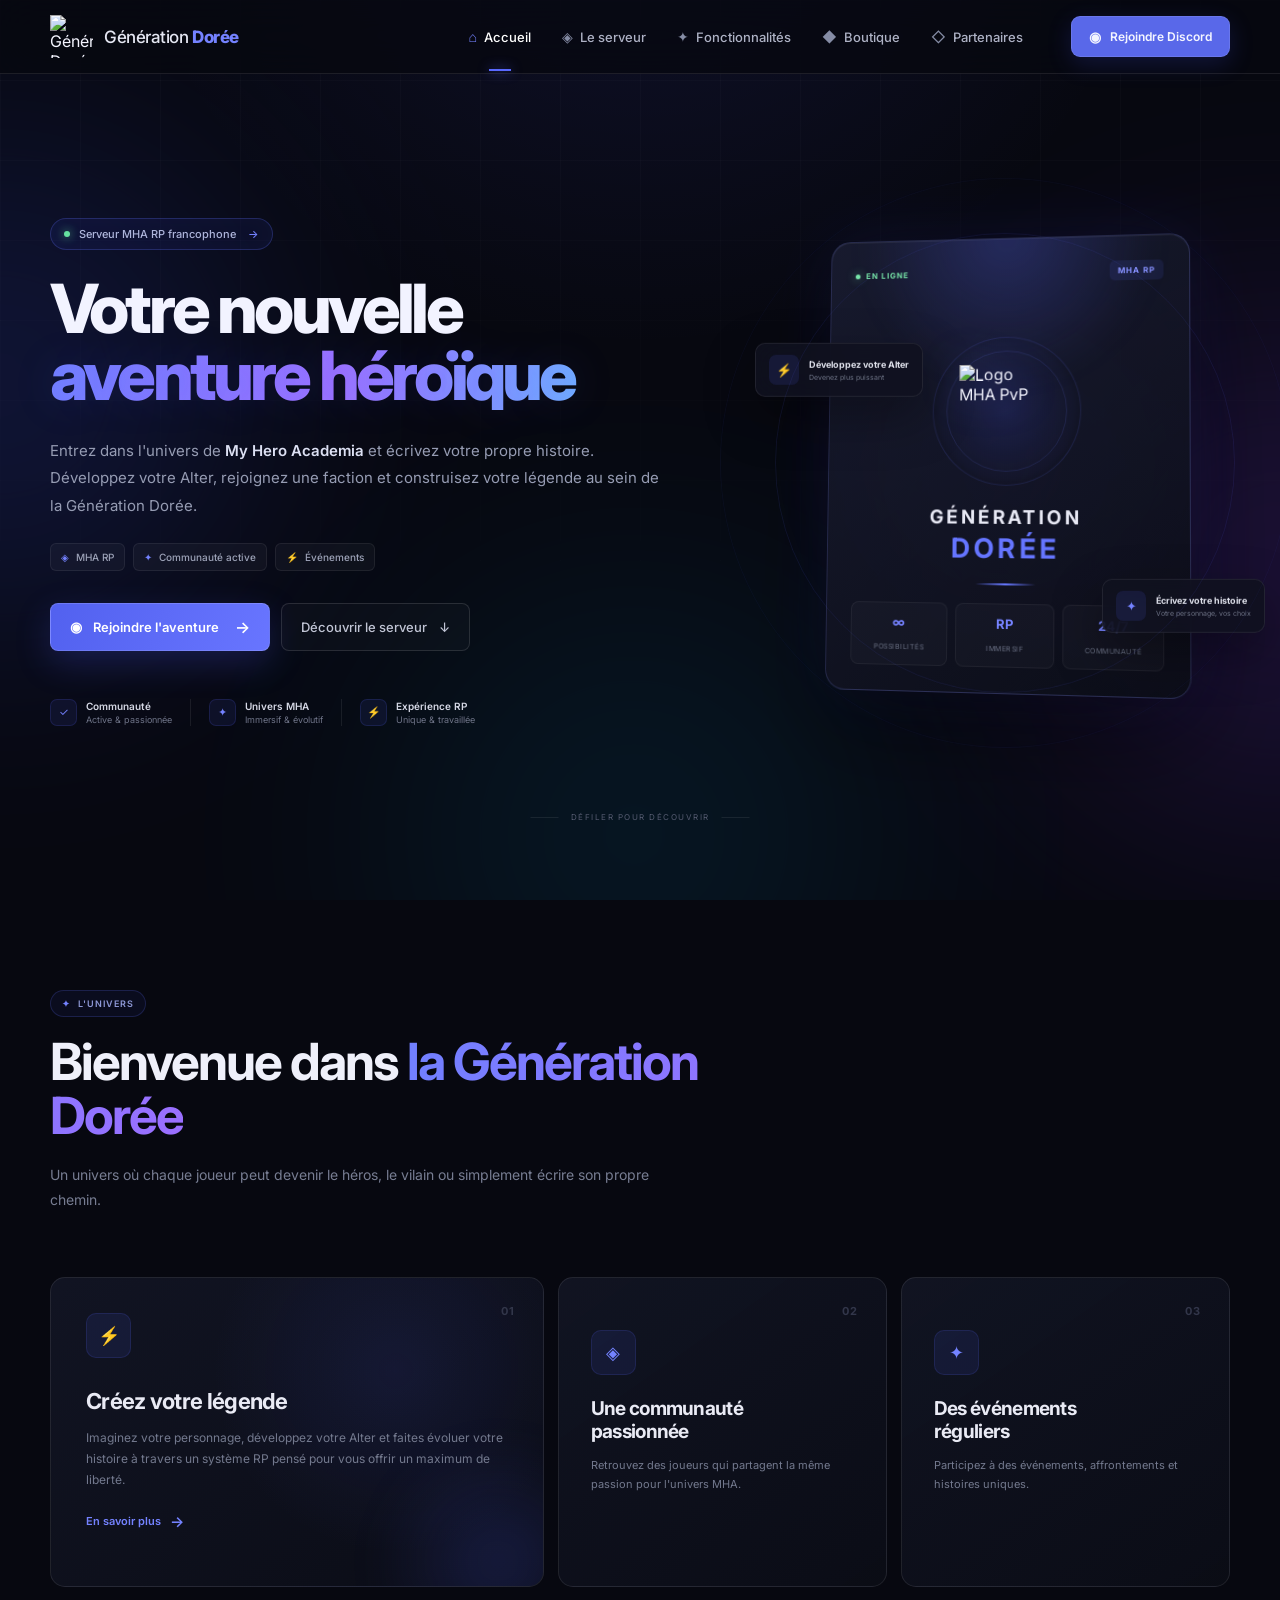
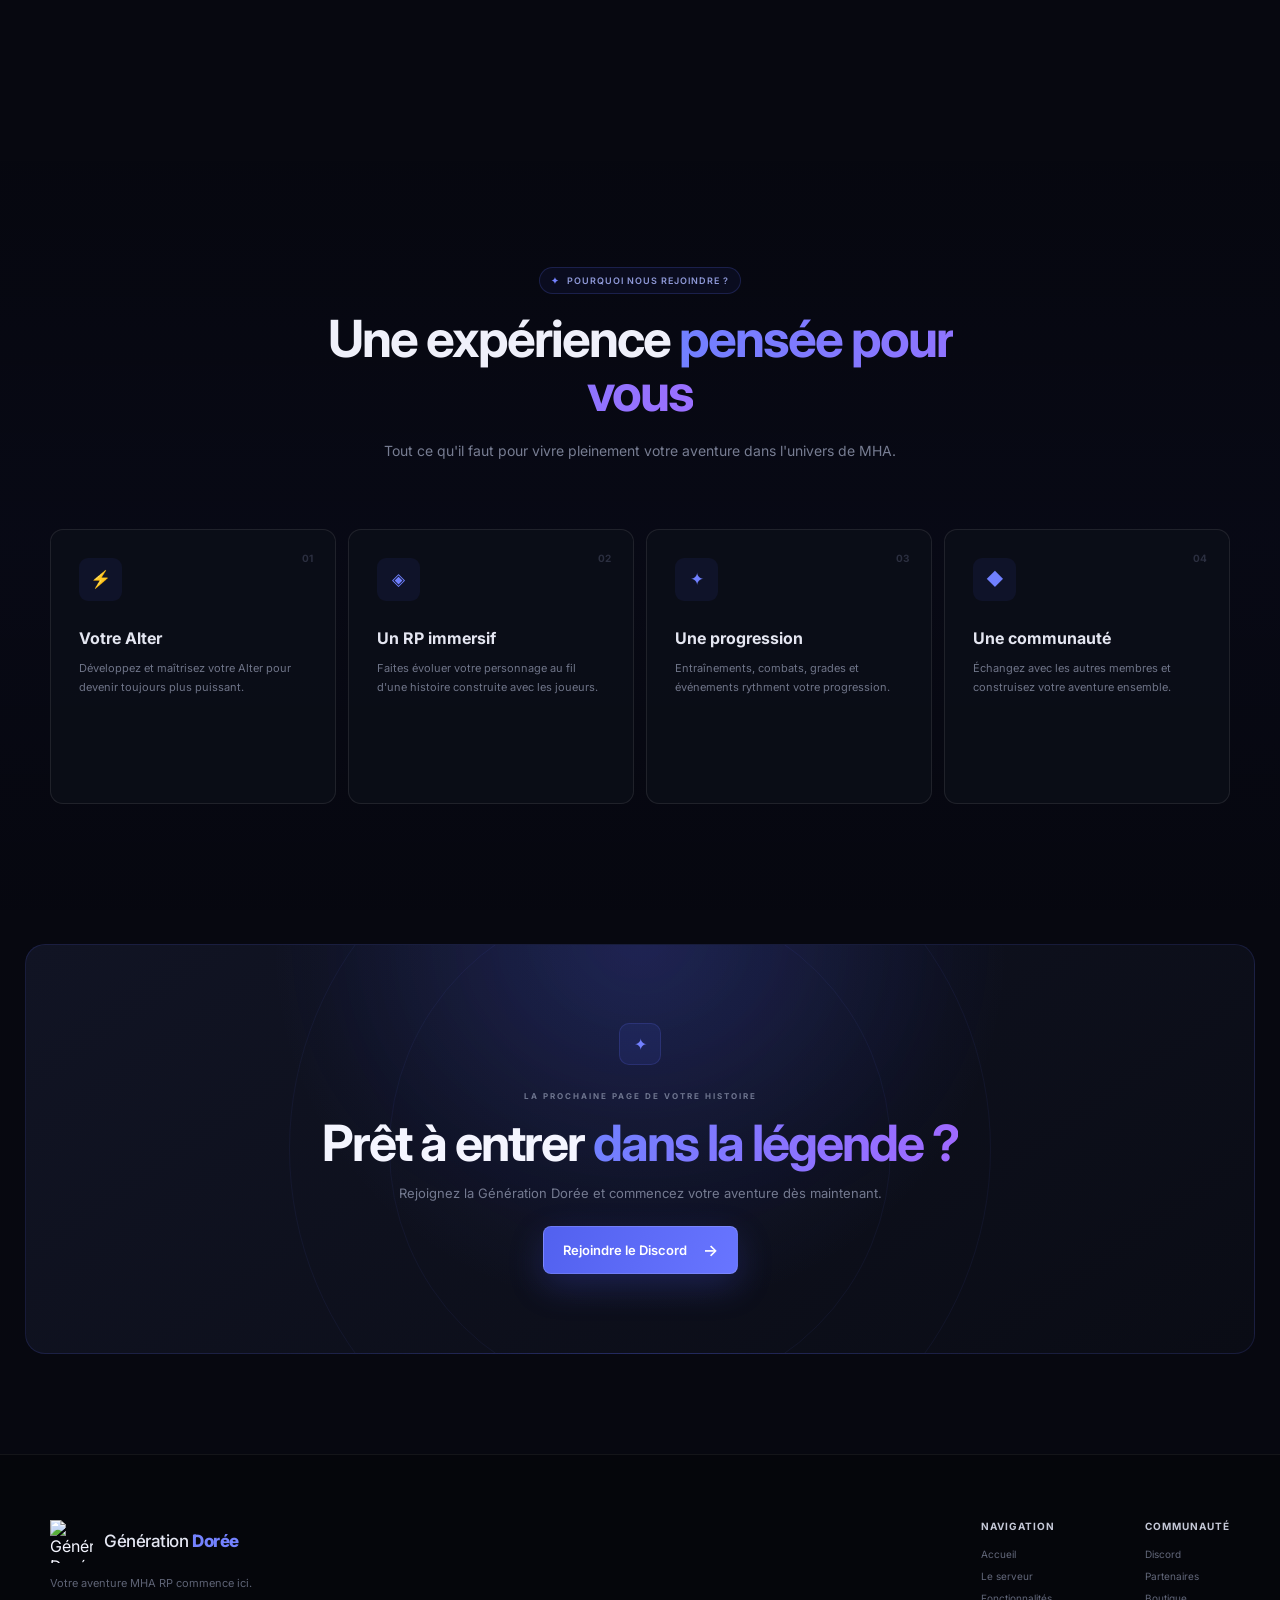
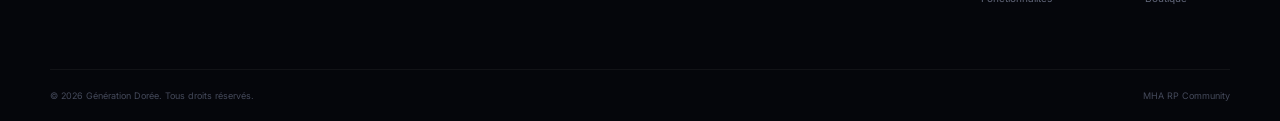
==== commit 8c3d53d7: "Correction structure GitHub Pages" ====
--- a/index.html
+++ b/index.html
@@ -1,326 +1,864 @@
 <!DOCTYPE html>
 <html lang="fr">
-
 <head>
-
     <meta charset="UTF-8">
 
+    <meta name="viewport" content="width=device-width, initial-scale=1.0">
+
     <meta
-        name="viewport"
-        content="width=device-width, initial-scale=1.0"
+        name="description"
+        content="Génération Dorée — Serveur MHA RP. Rejoignez une communauté dédiée à My Hero Academia."
     >
 
-    <title>Boutique de Brandon</title>
+    <title>Génération Dorée — MHA RP</title>
+
+    <link rel="stylesheet" href="css/style.css">
 
     <link
+        rel="preconnect"
+        href="https://fonts.googleapis.com"
+    >
+
+    <link
+        rel="preconnect"
+        href="https://fonts.gstatic.com"
+        crossorigin
+    >
+
+    <link
+        href="https://fonts.googleapis.com/css2?family=Inter:wght@400;500;600;700;800&display=swap"
         rel="stylesheet"
-        href="css/style.css"
     >
-
 </head>
 
-
 <body>
 
-
     <!-- ==========================================
-         NAVIGATION
-    =========================================== -->
+         BACKGROUND
+    ========================================== -->
+
+    <div class="background-effects">
+
+        <div class="glow glow-blue"></div>
+        <div class="glow glow-purple"></div>
+        <div class="glow glow-cyan"></div>
+
+        <div class="grid"></div>
+
+    </div>
+
+
+    <!-- ==========================================
+         NAVBAR
+    ========================================== -->
 
     <header class="navbar">
 
         <div class="navbar-container">
 
-
             <!-- LOGO -->
 
-            <a
-                href="index.html"
-                class="logo"
-            >
-                BRANDON
+            <a href="index.html" class="brand">
+
+                <div class="brand-logo">
+                    <img
+                        src="assets/logo-mha-pvp.svg"
+                        alt="Génération Dorée"
+                    >
+                </div>
+
+                <div class="brand-name">
+                    <span>Génération</span>
+                    <strong>Dorée</strong>
+                </div>
+
             </a>
 
 
             <!-- NAVIGATION -->
 
-            <nav class="navigation">
-
-                <a
-                    href="index.html"
-                    class="active"
-                >
+            <nav class="nav-links">
+
+                <a href="#accueil" class="nav-link active">
+                    <span class="nav-icon">⌂</span>
                     Accueil
                 </a>
 
+                <a href="#serveur" class="nav-link">
+                    <span class="nav-icon">◈</span>
+                    Le serveur
+                </a>
+
+                <a href="#fonctionnalites" class="nav-link">
+                    <span class="nav-icon">✦</span>
+                    Fonctionnalités
+                </a>
+
+                <a href="abonnement.html" class="nav-link">
+                    <span class="nav-icon">◆</span>
+                    Boutique
+                </a>
+
+                <a href="partenaire.html" class="nav-link">
+                    <span class="nav-icon">◇</span>
+                    Partenaires
+                </a>
+
+            </nav>
+
+
+            <!-- ACTIONS -->
+
+            <div class="navbar-actions">
+
                 <a
-                    href="Pages/homme.html"
+                    href="https://discord.gg/"
+                    target="_blank"
+                    class="discord-button"
                 >
-                    Homme
+                    <span class="discord-icon">◉</span>
+                    Rejoindre Discord
                 </a>
 
+            </div>
+
+
+            <!-- MOBILE -->
+
+            <button
+                class="mobile-menu-button"
+                id="mobileMenuButton"
+                aria-label="Ouvrir le menu"
+            >
+                <span></span>
+                <span></span>
+                <span></span>
+            </button>
+
+        </div>
+
+    </header>
+
+
+    <!-- ==========================================
+         MOBILE MENU
+    ========================================== -->
+
+    <div class="mobile-menu" id="mobileMenu">
+
+        <a href="#accueil">Accueil</a>
+        <a href="#serveur">Le serveur</a>
+        <a href="#fonctionnalites">Fonctionnalités</a>
+        <a href="abonnement.html">Boutique</a>
+        <a href="partenaire.html">Partenaires</a>
+
+        <a
+            href="https://discord.gg/"
+            target="_blank"
+            class="mobile-discord"
+        >
+            Rejoindre Discord
+        </a>
+
+    </div>
+
+
+    <main>
+
+
+        <!-- ==========================================
+             HERO
+        ========================================== -->
+
+        <section class="hero" id="accueil">
+
+            <div class="hero-content">
+
+
+                <!-- BADGE -->
+
+                <div class="hero-badge">
+
+                    <span class="badge-dot"></span>
+
+                    <span>
+                        Serveur MHA RP francophone
+                    </span>
+
+                    <span class="badge-arrow">
+                        →
+                    </span>
+
+                </div>
+
+
+                <!-- TITLE -->
+
+                <h1>
+
+                    Votre nouvelle
+                    <span>aventure héroïque</span>
+
+                </h1>
+
+
+                <!-- DESCRIPTION -->
+
+                <p class="hero-description">
+
+                    Entrez dans l'univers de
+                    <strong>My Hero Academia</strong>
+                    et écrivez votre propre histoire.
+                    Développez votre Alter, rejoignez une faction
+                    et construisez votre légende au sein de
+                    la Génération Dorée.
+
+                </p>
+
+
+                <!-- TAGS -->
+
+                <div class="hero-tags">
+
+                    <div class="hero-tag">
+                        <span>◈</span>
+                        MHA RP
+                    </div>
+
+                    <div class="hero-tag">
+                        <span>✦</span>
+                        Communauté active
+                    </div>
+
+                    <div class="hero-tag">
+                        <span>⚡</span>
+                        Événements
+                    </div>
+
+                </div>
+
+
+                <!-- BUTTONS -->
+
+                <div class="hero-buttons">
+
+                    <a
+                        href="https://discord.gg/"
+                        target="_blank"
+                        class="primary-button"
+                    >
+
+                        <span class="button-icon">
+                            ◉
+                        </span>
+
+                        Rejoindre l'aventure
+
+                        <span class="button-arrow">
+                            →
+                        </span>
+
+                    </a>
+
+
+                    <a
+                        href="#serveur"
+                        class="secondary-button"
+                    >
+
+                        Découvrir le serveur
+
+                        <span>
+                            ↓
+                        </span>
+
+                    </a>
+
+                </div>
+
+
+                <!-- SMALL INFO -->
+
+                <div class="hero-info">
+
+                    <div class="info-item">
+
+                        <div class="info-icon">
+                            ✓
+                        </div>
+
+                        <div>
+                            <strong>Communauté</strong>
+                            <span>Active & passionnée</span>
+                        </div>
+
+                    </div>
+
+
+                    <div class="info-separator"></div>
+
+
+                    <div class="info-item">
+
+                        <div class="info-icon">
+                            ✦
+                        </div>
+
+                        <div>
+                            <strong>Univers MHA</strong>
+                            <span>Immersif & évolutif</span>
+                        </div>
+
+                    </div>
+
+
+                    <div class="info-separator"></div>
+
+
+                    <div class="info-item">
+
+                        <div class="info-icon">
+                            ⚡
+                        </div>
+
+                        <div>
+                            <strong>Expérience RP</strong>
+                            <span>Unique & travaillée</span>
+                        </div>
+
+                    </div>
+
+                </div>
+
+            </div>
+
+
+            <!-- HERO VISUAL -->
+
+            <div class="hero-visual">
+
+                <div class="visual-glow"></div>
+
+
+                <div class="visual-card">
+
+                    <div class="card-top">
+
+                        <span class="card-status">
+                            <i></i>
+                            EN LIGNE
+                        </span>
+
+                        <span class="card-label">
+                            MHA RP
+                        </span>
+
+                    </div>
+
+
+                    <div class="visual-logo">
+
+                        <img
+                            src="assets/logo-mha-pvp.svg"
+                            alt="Logo MHA PvP"
+                        >
+
+                    </div>
+
+
+                    <div class="visual-title">
+                        GÉNÉRATION
+                        <strong>DORÉE</strong>
+                    </div>
+
+
+                    <div class="visual-line"></div>
+
+
+                    <div class="visual-stats">
+
+                        <div>
+                            <strong>∞</strong>
+                            <span>Possibilités</span>
+                        </div>
+
+                        <div>
+                            <strong>RP</strong>
+                            <span>Immersif</span>
+                        </div>
+
+                        <div>
+                            <strong>24/7</strong>
+                            <span>Communauté</span>
+                        </div>
+
+                    </div>
+
+                </div>
+
+
+                <!-- FLOATING ELEMENTS -->
+
+                <div class="floating-card floating-card-one">
+
+                    <span class="floating-icon">
+                        ⚡
+                    </span>
+
+                    <div>
+                        <strong>Développez votre Alter</strong>
+                        <small>Devenez plus puissant</small>
+                    </div>
+
+                </div>
+
+
+                <div class="floating-card floating-card-two">
+
+                    <span class="floating-icon">
+                        ✦
+                    </span>
+
+                    <div>
+                        <strong>Écrivez votre histoire</strong>
+                        <small>Votre personnage, vos choix</small>
+                    </div>
+
+                </div>
+
+
+                <div class="visual-circle circle-one"></div>
+                <div class="visual-circle circle-two"></div>
+
+            </div>
+
+
+            <!-- SCROLL -->
+
+            <div class="scroll-indicator">
+
+                <span></span>
+
+                <p>
+                    Défiler pour découvrir
+                </p>
+
+                <span></span>
+
+            </div>
+
+        </section>
+
+
+        <!-- ==========================================
+             SERVER SECTION
+        ========================================== -->
+
+        <section class="server-section" id="serveur">
+
+            <div class="section-container">
+
+
+                <div class="section-heading">
+
+                    <div class="section-badge">
+                        <span>✦</span>
+                        L'univers
+                    </div>
+
+                    <h2>
+                        Bienvenue dans
+                        <span>la Génération Dorée</span>
+                    </h2>
+
+                    <p>
+                        Un univers où chaque joueur peut devenir
+                        le héros, le vilain ou simplement écrire
+                        son propre chemin.
+                    </p>
+
+                </div>
+
+
+                <div class="server-grid">
+
+
+                    <div class="server-main-card">
+
+                        <div class="server-card-glow"></div>
+
+                        <div class="server-card-content">
+
+                            <div class="server-icon">
+                                ⚡
+                            </div>
+
+                            <span class="server-number">
+                                01
+                            </span>
+
+                            <h3>
+                                Créez votre légende
+                            </h3>
+
+                            <p>
+                                Imaginez votre personnage, développez
+                                votre Alter et faites évoluer votre
+                                histoire à travers un système RP pensé
+                                pour vous offrir un maximum de liberté.
+                            </p>
+
+                            <a href="#" class="card-link">
+                                En savoir plus
+                                <span>→</span>
+                            </a>
+
+                        </div>
+
+                    </div>
+
+
+                    <div class="server-card">
+
+                        <span class="card-number">
+                            02
+                        </span>
+
+                        <div class="small-card-icon">
+                            ◈
+                        </div>
+
+                        <h3>
+                            Une communauté
+                            <br>
+                            passionnée
+                        </h3>
+
+                        <p>
+                            Retrouvez des joueurs qui partagent
+                            la même passion pour l'univers MHA.
+                        </p>
+
+                    </div>
+
+
+                    <div class="server-card">
+
+                        <span class="card-number">
+                            03
+                        </span>
+
+                        <div class="small-card-icon">
+                            ✦
+                        </div>
+
+                        <h3>
+                            Des événements
+                            <br>
+                            réguliers
+                        </h3>
+
+                        <p>
+                            Participez à des événements,
+                            affrontements et histoires uniques.
+                        </p>
+
+                    </div>
+
+
+                </div>
+
+            </div>
+
+        </section>
+
+
+        <!-- ==========================================
+             FEATURES
+        ========================================== -->
+
+        <section
+            class="features-section"
+            id="fonctionnalites"
+        >
+
+            <div class="section-container">
+
+
+                <div class="section-heading center">
+
+                    <div class="section-badge">
+                        <span>✦</span>
+                        Pourquoi nous rejoindre ?
+                    </div>
+
+                    <h2>
+                        Une expérience
+                        <span>pensée pour vous</span>
+                    </h2>
+
+                    <p>
+                        Tout ce qu'il faut pour vivre pleinement
+                        votre aventure dans l'univers de MHA.
+                    </p>
+
+                </div>
+
+
+                <div class="features-grid">
+
+
+                    <article class="feature-card">
+
+                        <div class="feature-number">
+                            01
+                        </div>
+
+                        <div class="feature-icon">
+                            ⚡
+                        </div>
+
+                        <h3>
+                            Votre Alter
+                        </h3>
+
+                        <p>
+                            Développez et maîtrisez votre Alter
+                            pour devenir toujours plus puissant.
+                        </p>
+
+                        <div class="feature-line"></div>
+
+                    </article>
+
+
+                    <article class="feature-card">
+
+                        <div class="feature-number">
+                            02
+                        </div>
+
+                        <div class="feature-icon">
+                            ◈
+                        </div>
+
+                        <h3>
+                            Un RP immersif
+                        </h3>
+
+                        <p>
+                            Faites évoluer votre personnage au fil
+                            d'une histoire construite avec les joueurs.
+                        </p>
+
+                        <div class="feature-line"></div>
+
+                    </article>
+
+
+                    <article class="feature-card">
+
+                        <div class="feature-number">
+                            03
+                        </div>
+
+                        <div class="feature-icon">
+                            ✦
+                        </div>
+
+                        <h3>
+                            Une progression
+                        </h3>
+
+                        <p>
+                            Entraînements, combats, grades et
+                            événements rythment votre progression.
+                        </p>
+
+                        <div class="feature-line"></div>
+
+                    </article>
+
+
+                    <article class="feature-card">
+
+                        <div class="feature-number">
+                            04
+                        </div>
+
+                        <div class="feature-icon">
+                            ◆
+                        </div>
+
+                        <h3>
+                            Une communauté
+                        </h3>
+
+                        <p>
+                            Échangez avec les autres membres et
+                            construisez votre aventure ensemble.
+                        </p>
+
+                        <div class="feature-line"></div>
+
+                    </article>
+
+
+                </div>
+
+            </div>
+
+        </section>
+
+
+        <!-- ==========================================
+             CTA
+        ========================================== -->
+
+        <section class="cta-section">
+
+            <div class="cta-glow"></div>
+
+            <div class="cta-content">
+
+                <div class="cta-icon">
+                    ✦
+                </div>
+
+                <span class="cta-label">
+                    LA PROCHAINE PAGE DE VOTRE HISTOIRE
+                </span>
+
+                <h2>
+                    Prêt à entrer
+                    <span>dans la légende ?</span>
+                </h2>
+
+                <p>
+                    Rejoignez la Génération Dorée et
+                    commencez votre aventure dès maintenant.
+                </p>
+
                 <a
-                    href="Pages/femme.html"
+                    href="https://discord.gg/"
+                    target="_blank"
+                    class="primary-button"
                 >
-                    Femme
+                    Rejoindre le Discord
+                    <span class="button-arrow">→</span>
                 </a>
 
-                <a
-                    href="Pages/chaussures.html"
-                >
-                    Chaussures
-                </a>
-
-                <a
-                    href="Pages/accessoires.html"
-                >
-                    Accessoires
-                </a>
-
-                <a
-                    href="Pages/contact.html"
-                >
-                    Contact
-                </a>
-
-            </nav>
-
-
-            <!-- ICONES -->
-
-            <div class="nav-icons">
-
-
-                <!-- FAVORIS -->
-
-                <button
-                    type="button"
-                    aria-label="Favoris"
-                    class="icon-button"
-                >
-                    ♡
-                </button>
-
-
-                <!-- PANIER -->
-
-                <a
-                    href="Pages/panier.html"
-                    aria-label="Panier"
-                    class="cart-icon"
-                >
-                    🛒
-                </a>
-
-
-                <!-- MENU -->
-
-                <button
-                    type="button"
-                    aria-label="Menu"
-                    class="icon-button menu-button"
-                >
-                    ☰
-                </button>
-
-
             </div>
 
-        </div>
-
-    </header>
-
-
-
-    <!-- ==========================================
-         PAGE DE COUVERTURE
-    =========================================== -->
-
-    <main>
-
-        <section class="hero">
-
-
-            <!-- IMAGE DE FOND -->
-
-            <div class="hero-background"></div>
-
-
-            <!-- ASSOMBRISSEMENT -->
-
-            <div class="hero-overlay"></div>
-
-
-            <!-- CONTENU -->
-
-            <div class="hero-content">
-
-
-                <!-- PETIT TEXTE -->
-
-                <div class="category">
-                    NOTRE BOUTIQUE
-                </div>
-
-
-                <!-- TITRE -->
-
-                <h1>
-                    Boutique En Ligne
-                </h1>
-
-
-                <!-- SOUS-TITRE -->
-
-                <h2>
-                    Boutique de Brandon
-                </h2>
-
-
-                <!-- DATE -->
-
-                <p class="opening-date">
-
-                    Prochaine ouverture prévue pour le
-                    <strong>15 septembre 2026</strong>
-
-                </p>
-
-
-                <!-- DESCRIPTION -->
-
-                <p class="description">
-
-                    Bienvenue dans notre boutique.
-                    Vous pourrez retrouver des vêtements
-                    de tout type, neufs ou d'occasion, pour
-                    homme et femme, ainsi que des baskets,
-                    sandales et de nombreux accessoires.
-                    Tout ce qu'il vous faut, au même endroit.
-
-                </p>
-
-
-                <!-- BOUTON -->
-
-                <div class="hero-buttons">
-
-                    <a
-                        href="Pages/boutique.html"
-                        class="button primary"
-                    >
-                        Découvrir la boutique
-                    </a>
-
-                </div>
-
-
-
-                <!-- ==================================
-                     STATISTIQUES
-                =================================== -->
-
-                <div class="statistics">
-
-
-                    <!-- MEMBRES -->
-
-                    <div class="stat">
-
-                        <strong>
-                            2521+
-                        </strong>
-
-                        <span>
-                            Membres Actifs
-                        </span>
-
-                    </div>
-
-
-                    <!-- SUPPORT -->
-
-                    <div class="stat">
-
-                        <strong class="support-status">
-
-                            <span class="status-dot"></span>
-
-                            24/7
-
-                        </strong>
-
-                        <span>
-                            Support Actif
-                        </span>
-
-                    </div>
-
-
-                    <!-- SATISFACTION -->
-
-                    <div class="stat">
-
-                        <strong>
-                            100%
-                        </strong>
-
-                        <span>
-                            Satisfaction
-                        </span>
-
-                    </div>
-
-
-                </div>
-
-
-            </div>
-
-
-
-            <!-- ==================================
-                 INDICATION BAS
-            =================================== -->
-
-            <div class="scroll-indicator">
-
-                <span>
-                    Découvrir
-                </span>
-
-                <div class="scroll-line"></div>
-
-            </div>
-
-
         </section>
 
+
     </main>
-
 
 
     <!-- ==========================================
          FOOTER
-    =========================================== -->
-
-    <footer>
-
-        <p>
-            © 2026 Boutique de Brandon — Tous droits réservés.
-        </p>
+    ========================================== -->
+
+    <footer class="footer">
+
+        <div class="footer-container">
+
+
+            <div class="footer-brand">
+
+                <a href="index.html" class="brand">
+
+                    <div class="brand-logo">
+
+                        <img
+                            src="assets/logo-mha-pvp.svg"
+                            alt="Génération Dorée"
+                        >
+
+                    </div>
+
+                    <div class="brand-name">
+                        <span>Génération</span>
+                        <strong>Dorée</strong>
+                    </div>
+
+                </a>
+
+                <p>
+                    Votre aventure MHA RP commence ici.
+                </p>
+
+            </div>
+
+
+            <div class="footer-links">
+
+                <div class="footer-column">
+
+                    <h4>
+                        Navigation
+                    </h4>
+
+                    <a href="#accueil">
+                        Accueil
+                    </a>
+
+                    <a href="#serveur">
+                        Le serveur
+                    </a>
+
+                    <a href="#fonctionnalites">
+                        Fonctionnalités
+                    </a>
+
+                </div>
+
+
+                <div class="footer-column">
+
+                    <h4>
+                        Communauté
+                    </h4>
+
+                    <a
+                        href="https://discord.gg/"
+                        target="_blank"
+                    >
+                        Discord
+                    </a>
+
+                    <a href="partenaire.html">
+                        Partenaires
+                    </a>
+
+                    <a href="abonnement.html">
+                        Boutique
+                    </a>
+
+                </div>
+
+            </div>
+
+        </div>
+
+
+        <div class="footer-bottom">
+
+            <span>
+                © 2026 Génération Dorée. Tous droits réservés.
+            </span>
+
+            <span>
+                MHA RP Community
+            </span>
+
+        </div>
 
     </footer>
 
 
-
-    <!-- ==========================================
-         JAVASCRIPT
-    =========================================== -->
-
     <script src="js/script.js"></script>
 
-
 </body>
-
 </html>
--- a/css/style.css
+++ b/css/style.css
@@ -1,759 +1,2246 @@
 /* ==========================================
-   BOUTIQUE — CARTES PRODUITS PREMIUM
-========================================== */
-
-.shop-section {
-
-    position: relative;
-
-    min-height: 100vh;
-
-    padding: 130px 5% 100px;
-
+   RESET
+========================================== */
+
+* {
+    margin: 0;
+    padding: 0;
+    box-sizing: border-box;
+}
+
+html {
+    scroll-behavior: smooth;
+}
+
+body {
+    font-family: "Inter", Arial, Helvetica, sans-serif;
+    background: #070810;
+    color: #f4f5ff;
+    overflow-x: hidden;
+}
+
+a {
+    color: inherit;
+    text-decoration: none;
+}
+
+button,
+a {
+    -webkit-tap-highlight-color: transparent;
+}
+
+img {
+    max-width: 100%;
+    display: block;
+}
+
+
+/* ==========================================
+   VARIABLES
+========================================== */
+
+:root {
+
+    --background: #070810;
+    --background-secondary: #0b0d17;
+    --surface: #10121d;
+    --surface-light: #151827;
+
+    --blue: #5968ff;
+    --blue-light: #7482ff;
+    --purple: #8d5cff;
+    --cyan: #35d7ff;
+
+    --text: #f5f6ff;
+    --text-secondary: #a9aec3;
+    --text-muted: #6d7288;
+
+    --border: rgba(255, 255, 255, 0.09);
+
+    --container: 1180px;
+
+}
+
+
+/* ==========================================
+   BACKGROUND
+========================================== */
+
+.background-effects {
+    position: fixed;
+    inset: 0;
+    pointer-events: none;
+    overflow: hidden;
+    z-index: -1;
     background:
         radial-gradient(
-            circle at 50% 0%,
-            rgba(255, 255, 255, 0.06),
-            transparent 45%
+            circle at 50% -20%,
+            rgba(81, 89, 255, 0.13),
+            transparent 42%
         ),
-        #080808;
+        #070810;
+}
+
+.grid {
+    position: absolute;
+    inset: 0;
+
+    background-image:
+        linear-gradient(
+            rgba(255,255,255,0.025) 1px,
+            transparent 1px
+        ),
+        linear-gradient(
+            90deg,
+            rgba(255,255,255,0.025) 1px,
+            transparent 1px
+        );
+
+    background-size: 80px 80px;
+
+    mask-image: linear-gradient(
+        to bottom,
+        black,
+        transparent 80%
+    );
+}
+
+.glow {
+    position: absolute;
+    width: 500px;
+    height: 500px;
+    border-radius: 50%;
+    filter: blur(130px);
+    opacity: 0.16;
+}
+
+.glow-blue {
+    top: 15%;
+    left: -250px;
+    background: #3f58ff;
+}
+
+.glow-purple {
+    top: 35%;
+    right: -250px;
+    background: #8a3dff;
+}
+
+.glow-cyan {
+    top: 65%;
+    left: 30%;
+    background: #00bfff;
+    opacity: 0.08;
+}
+
+
+/* ==========================================
+   NAVBAR
+========================================== */
+
+.navbar {
+    position: fixed;
+    top: 0;
+    left: 0;
+    width: 100%;
+    height: 74px;
+
+    z-index: 1000;
+
+    background: rgba(7, 8, 16, 0.78);
+
+    border-bottom: 1px solid var(--border);
+
+    backdrop-filter: blur(20px);
+    -webkit-backdrop-filter: blur(20px);
+}
+
+.navbar-container {
+    width: min(
+        calc(100% - 50px),
+        var(--container)
+    );
+
+    height: 100%;
+
+    margin: auto;
+
+    display: flex;
+    align-items: center;
+    justify-content: space-between;
+}
+
+
+/* ==========================================
+   BRAND
+========================================== */
+
+.brand {
+    display: flex;
+    align-items: center;
+    gap: 11px;
+
+    flex-shrink: 0;
+}
+
+.brand-logo {
+    width: 43px;
+    height: 43px;
+
+    display: flex;
+    align-items: center;
+    justify-content: center;
+}
+
+.brand-logo img {
+    width: 100%;
+    height: 100%;
+    object-fit: contain;
+}
+
+.brand-name {
+    display: flex;
+    align-items: baseline;
+    gap: 4px;
+
+    font-size: 17px;
+    letter-spacing: -0.5px;
+}
+
+.brand-name span {
+    font-weight: 500;
+    color: #e4e6f2;
+}
+
+.brand-name strong {
+    color: var(--blue-light);
+    font-weight: 800;
+}
+
+
+/* ==========================================
+   NAV LINKS
+========================================== */
+
+.nav-links {
+    display: flex;
+    align-items: center;
+    gap: 5px;
+
+    margin-left: auto;
+    margin-right: 35px;
+}
+
+.nav-link {
+    position: relative;
+
+    display: flex;
+    align-items: center;
+    gap: 7px;
+
+    padding: 10px 13px;
+
+    border-radius: 9px;
+
+    color: #aeb2c5;
+
+    font-size: 13px;
+    font-weight: 500;
+
+    transition:
+        color 0.25s ease,
+        background 0.25s ease;
+}
+
+.nav-link:hover {
+    color: white;
+    background: rgba(255,255,255,0.05);
+}
+
+.nav-link.active {
+    color: white;
+}
+
+.nav-link.active::after {
+    content: "";
+
+    position: absolute;
+
+    bottom: -16px;
+    left: 50%;
+
+    width: 22px;
+    height: 2px;
+
+    transform: translateX(-50%);
+
+    background: var(--blue);
+
+    box-shadow:
+        0 0 12px rgba(89,104,255,0.8);
+}
+
+.nav-icon {
+    color: #858ca5;
+    font-size: 14px;
+}
+
+.nav-link:hover .nav-icon,
+.nav-link.active .nav-icon {
+    color: var(--blue-light);
+}
+
+
+/* ==========================================
+   DISCORD BUTTON
+========================================== */
+
+.discord-button {
+    display: flex;
+    align-items: center;
+    gap: 9px;
+
+    padding: 11px 17px;
+
+    border-radius: 9px;
+
+    background: #5968e9;
+
+    border: 1px solid rgba(255,255,255,0.1);
+
+    font-size: 12px;
+    font-weight: 600;
+
+    box-shadow:
+        0 7px 25px rgba(74,88,255,0.18);
+
+    transition:
+        transform 0.25s ease,
+        background 0.25s ease,
+        box-shadow 0.25s ease;
+}
+
+.discord-button:hover {
+    transform: translateY(-2px);
+
+    background: #6675ff;
+
+    box-shadow:
+        0 10px 35px rgba(74,88,255,0.32);
+}
+
+.discord-icon {
+    font-size: 14px;
+}
+
+
+/* ==========================================
+   MOBILE BUTTON
+========================================== */
+
+.mobile-menu-button {
+    display: none;
+
+    width: 43px;
+    height: 43px;
+
+    border: 1px solid var(--border);
+    border-radius: 9px;
+
+    background: rgba(255,255,255,0.04);
+
+    cursor: pointer;
+
+    flex-direction: column;
+    align-items: center;
+    justify-content: center;
+    gap: 5px;
+}
+
+.mobile-menu-button span {
+    width: 19px;
+    height: 2px;
+
+    border-radius: 2px;
+
+    background: white;
+
+    transition: 0.25s ease;
+}
+
+
+/* ==========================================
+   MOBILE MENU
+========================================== */
+
+.mobile-menu {
+    display: none;
+
+    position: fixed;
+
+    top: 74px;
+    left: 15px;
+    right: 15px;
+
+    padding: 15px;
+
+    background: rgba(12,14,24,0.97);
+
+    border: 1px solid var(--border);
+    border-radius: 14px;
+
+    z-index: 999;
+
+    box-shadow:
+        0 25px 70px rgba(0,0,0,0.4);
+}
+
+.mobile-menu.open {
+    display: flex;
+    flex-direction: column;
+    gap: 5px;
+}
+
+.mobile-menu a {
+    padding: 13px 15px;
+
+    border-radius: 8px;
+
+    color: #b5b9ca;
+
+    font-size: 14px;
+}
+
+.mobile-menu a:hover {
+    color: white;
+    background: rgba(255,255,255,0.05);
+}
+
+.mobile-menu .mobile-discord {
+    margin-top: 8px;
+
+    text-align: center;
+
+    color: white;
+
+    background: var(--blue);
+}
+
+
+/* ==========================================
+   HERO
+========================================== */
+
+.hero {
+    position: relative;
+
+    min-height: 850px;
+
+    padding-top: 74px;
+
+    display: flex;
+    align-items: center;
 
     overflow: hidden;
 }
 
-
-/* ==========================================
-   LUMIÈRE D'AMBIANCE
-========================================== */
-
-.shop-section::before {
-
-    content: "";
-
+.hero-content {
+    position: relative;
+    z-index: 5;
+
+    width: min(
+        650px,
+        52%
+    );
+
+    margin-left:
+        max(
+            25px,
+            calc(
+                (100vw - var(--container)) / 2
+            )
+        );
+
+    padding-top: 20px;
+}
+
+
+/* ==========================================
+   HERO BADGE
+========================================== */
+
+.hero-badge {
+    width: fit-content;
+
+    display: flex;
+    align-items: center;
+    gap: 9px;
+
+    padding: 8px 13px;
+
+    margin-bottom: 25px;
+
+    border: 1px solid rgba(98,113,255,0.25);
+    border-radius: 100px;
+
+    background:
+        rgba(77,89,255,0.07);
+
+    color: #aeb5db;
+
+    font-size: 11px;
+    font-weight: 500;
+
+    box-shadow:
+        inset 0 0 20px rgba(75,90,255,0.04);
+}
+
+.badge-dot {
+    width: 6px;
+    height: 6px;
+
+    border-radius: 50%;
+
+    background: #65e2a0;
+
+    box-shadow:
+        0 0 10px rgba(101,226,160,0.8);
+}
+
+.badge-arrow {
+    margin-left: 3px;
+
+    color: var(--blue-light);
+}
+
+
+/* ==========================================
+   HERO TITLE
+========================================== */
+
+.hero h1 {
+    max-width: 720px;
+
+    font-size: clamp(
+        48px,
+        5.3vw,
+        78px
+    );
+
+    line-height: 0.99;
+
+    letter-spacing: -3.8px;
+
+    font-weight: 800;
+
+    color: #f2f3ff;
+}
+
+.hero h1 span {
+    display: block;
+
+    color: transparent;
+
+    background:
+        linear-gradient(
+            100deg,
+            #7280ff 0%,
+            #9c73ff 45%,
+            #5bc9ff 100%
+        );
+
+    -webkit-background-clip: text;
+    background-clip: text;
+
+    text-shadow:
+        0 0 45px rgba(86,100,255,0.15);
+}
+
+
+/* ==========================================
+   HERO DESCRIPTION
+========================================== */
+
+.hero-description {
+    max-width: 610px;
+
+    margin-top: 27px;
+
+    color: #969cb3;
+
+    font-size: 15px;
+
+    line-height: 1.85;
+}
+
+.hero-description strong {
+    color: #dce0f3;
+    font-weight: 600;
+}
+
+
+/* ==========================================
+   HERO TAGS
+========================================== */
+
+.hero-tags {
+    display: flex;
+    flex-wrap: wrap;
+    gap: 8px;
+
+    margin-top: 23px;
+}
+
+.hero-tag {
+    display: flex;
+    align-items: center;
+    gap: 7px;
+
+    padding: 7px 10px;
+
+    border-radius: 6px;
+
+    background: rgba(255,255,255,0.035);
+
+    border: 1px solid rgba(255,255,255,0.07);
+
+    color: #9da3b8;
+
+    font-size: 10px;
+    font-weight: 500;
+}
+
+.hero-tag span {
+    color: var(--blue-light);
+}
+
+
+/* ==========================================
+   HERO BUTTONS
+========================================== */
+
+.hero-buttons {
+    display: flex;
+    align-items: center;
+    gap: 11px;
+
+    margin-top: 32px;
+}
+
+.primary-button {
+    min-height: 48px;
+
+    display: inline-flex;
+    align-items: center;
+    justify-content: center;
+    gap: 11px;
+
+    padding: 0 19px;
+
+    border-radius: 8px;
+
+    background:
+        linear-gradient(
+            110deg,
+            #5261ef,
+            #6875ff
+        );
+
+    border: 1px solid rgba(255,255,255,0.14);
+
+    color: white;
+
+    font-size: 13px;
+    font-weight: 600;
+
+    box-shadow:
+        0 12px 35px rgba(76,89,255,0.22);
+
+    transition:
+        transform 0.25s ease,
+        box-shadow 0.25s ease,
+        filter 0.25s ease;
+}
+
+.primary-button:hover {
+    transform: translateY(-3px);
+
+    filter: brightness(1.08);
+
+    box-shadow:
+        0 17px 45px rgba(76,89,255,0.34);
+}
+
+.button-icon {
+    font-size: 14px;
+}
+
+.button-arrow {
+    margin-left: 5px;
+    font-size: 16px;
+}
+
+.secondary-button {
+    min-height: 48px;
+
+    display: inline-flex;
+    align-items: center;
+    justify-content: center;
+    gap: 12px;
+
+    padding: 0 19px;
+
+    border: 1px solid rgba(255,255,255,0.12);
+    border-radius: 8px;
+
+    background: rgba(255,255,255,0.025);
+
+    color: #c1c5d5;
+
+    font-size: 13px;
+    font-weight: 500;
+
+    transition:
+        border-color 0.25s ease,
+        background 0.25s ease,
+        color 0.25s ease;
+}
+
+.secondary-button:hover {
+    color: white;
+
+    border-color: rgba(115,127,255,0.35);
+
+    background: rgba(88,101,255,0.08);
+}
+
+
+/* ==========================================
+   HERO INFO
+========================================== */
+
+.hero-info {
+    display: flex;
+    align-items: center;
+
+    margin-top: 48px;
+}
+
+.info-item {
+    display: flex;
+    align-items: center;
+    gap: 9px;
+}
+
+.info-icon {
+    width: 27px;
+    height: 27px;
+
+    display: flex;
+    align-items: center;
+    justify-content: center;
+
+    border-radius: 7px;
+
+    background: rgba(88,103,255,0.09);
+
+    border: 1px solid rgba(88,103,255,0.16);
+
+    color: var(--blue-light);
+
+    font-size: 11px;
+}
+
+.info-item div:last-child {
+    display: flex;
+    flex-direction: column;
+    gap: 2px;
+}
+
+.info-item strong {
+    font-size: 10px;
+    font-weight: 600;
+    color: #d5d8e5;
+}
+
+.info-item span {
+    font-size: 9px;
+    color: #6f7488;
+}
+
+.info-separator {
+    width: 1px;
+    height: 27px;
+
+    margin: 0 18px;
+
+    background: rgba(255,255,255,0.08);
+}
+
+
+/* ==========================================
+   HERO VISUAL
+========================================== */
+
+.hero-visual {
     position: absolute;
 
-    width: 700px;
-    height: 700px;
-
-    top: -350px;
-    left: 50%;
-
-    transform: translateX(-50%);
-
-    background: rgba(255, 255, 255, 0.035);
-
-    filter: blur(120px);
+    top: 50%;
+    right:
+        max(
+            25px,
+            calc(
+                (100vw - var(--container)) / 2 - 70px
+            )
+        );
+
+    width: 500px;
+    height: 540px;
+
+    transform: translateY(-43%);
+
+    display: flex;
+    align-items: center;
+    justify-content: center;
+}
+
+.visual-glow {
+    position: absolute;
+
+    width: 390px;
+    height: 390px;
 
     border-radius: 50%;
 
-    pointer-events: none;
-}
-
-
-.shop-container {
-
+    background:
+        radial-gradient(
+            circle,
+            rgba(79,93,255,0.28),
+            rgba(108,65,255,0.1) 40%,
+            transparent 70%
+        );
+
+    filter: blur(30px);
+
+    animation: pulseGlow 5s ease-in-out infinite;
+}
+
+@keyframes pulseGlow {
+
+    0%,
+    100% {
+        transform: scale(0.95);
+        opacity: 0.7;
+    }
+
+    50% {
+        transform: scale(1.08);
+        opacity: 1;
+    }
+
+}
+
+
+/* ==========================================
+   VISUAL CARD
+========================================== */
+
+.visual-card {
     position: relative;
 
-    z-index: 2;
-
-    max-width: 1400px;
-
-    margin: auto;
-}
-
-
-/* ==========================================
-   HEADER BOUTIQUE
-========================================== */
-
-.shop-header {
-
-    text-align: center;
-
-    margin-bottom: 70px;
-}
-
-
-.shop-label {
-
-    display: inline-block;
-
-    margin-bottom: 18px;
-
-    font-size: 11px;
-
-    font-weight: 700;
-
-    letter-spacing: 5px;
-
-    color: rgba(255, 255, 255, 0.45);
-
-    text-transform: uppercase;
-}
-
-
-.shop-header h1 {
-
-    font-size: clamp(45px, 7vw, 85px);
-
-    line-height: 0.95;
-
-    letter-spacing: -4px;
-
-    font-weight: 800;
-
-    margin-bottom: 20px;
-}
-
-
-.shop-header p {
-
-    max-width: 620px;
-
-    margin: auto;
-
-    color: rgba(255, 255, 255, 0.48);
-
-    font-size: 14px;
-
-    line-height: 1.8;
-}
-
-
-/* ==========================================
-   GRILLE PRODUITS
-========================================== */
-
-.products-grid {
-
-    display: grid;
-
-    grid-template-columns: repeat(3, 1fr);
-
-    gap: 28px;
-}
-
-
-/* ==========================================
-   CARTE PRODUIT
-========================================== */
-
-.product-card {
-
-    position: relative;
-
-    min-height: 480px;
-
-    padding: 32px;
-
-    overflow: hidden;
+    width: 365px;
+    min-height: 430px;
+
+    padding: 25px;
+
+    border-radius: 20px;
+
+    border: 1px solid rgba(130,140,255,0.2);
 
     background:
         linear-gradient(
             145deg,
-            rgba(255, 255, 255, 0.085),
-            rgba(255, 255, 255, 0.018)
+            rgba(25,28,49,0.9),
+            rgba(11,13,23,0.95)
         );
 
-    border: 1px solid rgba(255, 255, 255, 0.12);
-
     box-shadow:
-        0 25px 70px rgba(0, 0, 0, 0.35),
-        inset 0 1px 0 rgba(255, 255, 255, 0.06);
-
-    backdrop-filter: blur(15px);
-
-    -webkit-backdrop-filter: blur(15px);
-
-    transition:
-        transform 0.5s cubic-bezier(.16,1,.3,1),
-        border-color 0.4s ease,
-        box-shadow 0.4s ease;
-}
-
-
-/* ==========================================
-   BORDURE LUMINEUSE
-========================================== */
-
-.product-card::before {
-
+        0 40px 100px rgba(0,0,0,0.5),
+        0 0 70px rgba(73,86,255,0.12),
+        inset 0 1px 0 rgba(255,255,255,0.06);
+
+    transform:
+        perspective(1000px)
+        rotateY(-7deg)
+        rotateX(3deg);
+
+    overflow: hidden;
+
+    animation: floatingCard 6s ease-in-out infinite;
+}
+
+@keyframes floatingCard {
+
+    0%,
+    100% {
+        transform:
+            perspective(1000px)
+            rotateY(-7deg)
+            rotateX(3deg)
+            translateY(0);
+    }
+
+    50% {
+        transform:
+            perspective(1000px)
+            rotateY(-7deg)
+            rotateX(3deg)
+            translateY(-12px);
+    }
+
+}
+
+.visual-card::before {
     content: "";
 
     position: absolute;
 
-    inset: 0;
-
-    padding: 1px;
+    top: -150px;
+    left: 50%;
+
+    width: 300px;
+    height: 300px;
+
+    transform: translateX(-50%);
+
+    border-radius: 50%;
 
     background:
-        linear-gradient(
-            135deg,
-            transparent 20%,
-            rgba(255,255,255,0.45),
-            transparent 45%
+        radial-gradient(
+            circle,
+            rgba(86,101,255,0.25),
+            transparent 70%
         );
 
-    mask:
-        linear-gradient(#fff 0 0) content-box,
-        linear-gradient(#fff 0 0);
-
-    -webkit-mask:
-        linear-gradient(#fff 0 0) content-box,
-        linear-gradient(#fff 0 0);
-
-    -webkit-mask-composite: xor;
-
-    mask-composite: exclude;
-
-    opacity: 0;
-
-    transition: opacity 0.5s ease;
-
-    pointer-events: none;
-}
-
-
-/* ==========================================
-   REFLET ANIMÉ
-========================================== */
-
-.product-card::after {
-
+    filter: blur(15px);
+}
+
+.card-top {
+    position: relative;
+
+    display: flex;
+    justify-content: space-between;
+    align-items: center;
+}
+
+.card-status {
+    display: flex;
+    align-items: center;
+    gap: 6px;
+
+    color: #77e6a9;
+
+    font-size: 8px;
+    font-weight: 700;
+
+    letter-spacing: 1px;
+}
+
+.card-status i {
+    width: 5px;
+    height: 5px;
+
+    border-radius: 50%;
+
+    background: #77e6a9;
+
+    box-shadow:
+        0 0 10px rgba(119,230,169,0.7);
+}
+
+.card-label {
+    padding: 5px 8px;
+
+    border-radius: 5px;
+
+    background: rgba(92,105,255,0.1);
+
+    color: #8791ff;
+
+    font-size: 8px;
+    font-weight: 700;
+
+    letter-spacing: 1px;
+}
+
+
+/* ==========================================
+   VISUAL LOGO
+========================================== */
+
+.visual-logo {
+    position: relative;
+
+    width: 150px;
+    height: 150px;
+
+    margin:
+        55px auto
+        20px;
+
+    display: flex;
+    align-items: center;
+    justify-content: center;
+
+    border-radius: 50%;
+
+    background:
+        radial-gradient(
+            circle,
+            rgba(78,91,255,0.15),
+            rgba(78,91,255,0.02) 65%,
+            transparent 70%
+        );
+
+    border: 1px solid rgba(100,114,255,0.14);
+}
+
+.visual-logo::before {
     content: "";
 
     position: absolute;
 
-    top: -120%;
-    left: -80%;
-
-    width: 55%;
-    height: 300%;
+    inset: 13px;
+
+    border: 1px solid rgba(110,123,255,0.14);
+
+    border-radius: 50%;
+}
+
+.visual-logo img {
+    position: relative;
+
+    width: 95px;
+    height: 95px;
+
+    object-fit: contain;
+
+    filter:
+        drop-shadow(
+            0 0 20px rgba(85,103,255,0.35)
+        );
+}
+
+
+/* ==========================================
+   VISUAL TITLE
+========================================== */
+
+.visual-title {
+    position: relative;
+
+    text-align: center;
+
+    font-size: 19px;
+    font-weight: 700;
+
+    letter-spacing: 3px;
+
+    color: #e8e9f5;
+}
+
+.visual-title strong {
+    display: block;
+
+    margin-top: 3px;
+
+    color: #6575ff;
+
+    font-size: 27px;
+
+    letter-spacing: 4px;
+}
+
+.visual-line {
+    width: 60px;
+    height: 2px;
+
+    margin: 18px auto;
 
     background:
         linear-gradient(
             90deg,
             transparent,
-            rgba(255,255,255,0.12),
+            #6677ff,
             transparent
         );
-
-    transform: rotate(25deg);
-
-    transition: left 0.8s ease;
-
-    pointer-events: none;
-}
-
-
-.product-card:hover {
-
-    transform: translateY(-12px);
+}
+
+.visual-stats {
+    position: relative;
+
+    display: grid;
+    grid-template-columns: repeat(3, 1fr);
+
+    gap: 8px;
+
+    margin-top: 10px;
+}
+
+.visual-stats div {
+    padding: 11px 5px;
+
+    text-align: center;
+
+    border-radius: 8px;
+
+    background: rgba(255,255,255,0.025);
+
+    border: 1px solid rgba(255,255,255,0.05);
+}
+
+.visual-stats strong {
+    display: block;
+
+    margin-bottom: 3px;
+
+    color: #7582ff;
+
+    font-size: 13px;
+}
+
+.visual-stats span {
+    color: #686e82;
+
+    font-size: 7px;
+
+    text-transform: uppercase;
+    letter-spacing: 0.5px;
+}
+
+
+/* ==========================================
+   FLOATING CARDS
+========================================== */
+
+.floating-card {
+    position: absolute;
+
+    display: flex;
+    align-items: center;
+    gap: 10px;
+
+    padding: 11px 13px;
+
+    border-radius: 10px;
+
+    background:
+        rgba(16,18,31,0.88);
+
+    border: 1px solid rgba(255,255,255,0.08);
+
+    backdrop-filter: blur(15px);
+
+    box-shadow:
+        0 20px 50px rgba(0,0,0,0.35);
+}
+
+.floating-card-one {
+    left: 0;
+    top: 150px;
+
+    animation:
+        floatingOne 5s ease-in-out infinite;
+}
+
+.floating-card-two {
+    right: -10px;
+    bottom: 100px;
+
+    animation:
+        floatingTwo 5.5s ease-in-out infinite;
+}
+
+@keyframes floatingOne {
+
+    0%,
+    100% {
+        transform: translateY(0);
+    }
+
+    50% {
+        transform: translateY(-10px);
+    }
+
+}
+
+@keyframes floatingTwo {
+
+    0%,
+    100% {
+        transform: translateY(0);
+    }
+
+    50% {
+        transform: translateY(10px);
+    }
+
+}
+
+.floating-icon {
+    width: 30px;
+    height: 30px;
+
+    display: flex;
+    align-items: center;
+    justify-content: center;
+
+    border-radius: 7px;
+
+    background: rgba(83,99,255,0.12);
+
+    color: #7483ff;
+
+    font-size: 13px;
+}
+
+.floating-card div {
+    display: flex;
+    flex-direction: column;
+    gap: 3px;
+}
+
+.floating-card strong {
+    font-size: 9px;
+    color: #dfe1eb;
+}
+
+.floating-card small {
+    font-size: 7px;
+    color: #6f7487;
+}
+
+
+/* ==========================================
+   CIRCLES
+========================================== */
+
+.visual-circle {
+    position: absolute;
+
+    border-radius: 50%;
+
+    border: 1px solid rgba(97,111,255,0.1);
+}
+
+.circle-one {
+    width: 460px;
+    height: 460px;
+}
+
+.circle-two {
+    width: 570px;
+    height: 570px;
+
+    border-color: rgba(97,111,255,0.05);
+}
+
+
+/* ==========================================
+   SCROLL INDICATOR
+========================================== */
+
+.scroll-indicator {
+    position: absolute;
+
+    bottom: 28px;
+    left: 50%;
+
+    transform: translateX(-50%);
+
+    display: flex;
+    align-items: center;
+    gap: 12px;
+
+    color: #555b70;
+
+    font-size: 8px;
+
+    text-transform: uppercase;
+    letter-spacing: 1.5px;
+}
+
+.scroll-indicator span {
+    width: 28px;
+    height: 1px;
+
+    background: rgba(255,255,255,0.08);
+}
+
+
+/* ==========================================
+   SECTIONS GLOBAL
+========================================== */
+
+.server-section,
+.features-section {
+    position: relative;
+
+    padding: 140px 25px;
+}
+
+.section-container {
+    width: min(
+        100%,
+        var(--container)
+    );
+
+    margin: auto;
+}
+
+.section-heading {
+    max-width: 650px;
+
+    margin-bottom: 65px;
+}
+
+.section-heading.center {
+    margin-left: auto;
+    margin-right: auto;
+
+    text-align: center;
+}
+
+.section-badge {
+    width: fit-content;
+
+    display: inline-flex;
+    align-items: center;
+    gap: 7px;
+
+    margin-bottom: 18px;
+
+    padding: 7px 11px;
+
+    border: 1px solid rgba(98,113,255,0.2);
+
+    border-radius: 100px;
+
+    background: rgba(75,88,255,0.06);
+
+    color: #8f99d8;
+
+    font-size: 9px;
+    font-weight: 600;
+
+    text-transform: uppercase;
+    letter-spacing: 1px;
+}
+
+.section-heading.center .section-badge {
+    margin-left: auto;
+    margin-right: auto;
+}
+
+.section-badge span {
+    color: var(--blue-light);
+}
+
+.section-heading h2 {
+    font-size: clamp(
+        35px,
+        4vw,
+        52px
+    );
+
+    line-height: 1.05;
+
+    letter-spacing: -2px;
+
+    color: #eff0fa;
+}
+
+.section-heading h2 span {
+    color: transparent;
+
+    background:
+        linear-gradient(
+            100deg,
+            #7080ff,
+            #9b6fff
+        );
+
+    -webkit-background-clip: text;
+    background-clip: text;
+}
+
+.section-heading p {
+    margin-top: 19px;
+
+    color: #777d92;
+
+    font-size: 14px;
+    line-height: 1.8;
+}
+
+
+/* ==========================================
+   SERVER GRID
+========================================== */
+
+.server-grid {
+    display: grid;
+
+    grid-template-columns:
+        1.5fr
+        1fr
+        1fr;
+
+    gap: 14px;
+}
+
+.server-main-card,
+.server-card {
+    position: relative;
+
+    min-height: 310px;
+
+    overflow: hidden;
+
+    border-radius: 15px;
+
+    border: 1px solid var(--border);
+
+    background:
+        linear-gradient(
+            145deg,
+            rgba(19,22,37,0.85),
+            rgba(11,13,22,0.95)
+        );
+
+    transition:
+        transform 0.3s ease,
+        border-color 0.3s ease;
+}
+
+.server-main-card:hover,
+.server-card:hover {
+    transform: translateY(-5px);
 
     border-color:
-        rgba(255, 255, 255, 0.28);
-
-    box-shadow:
-        0 35px 90px rgba(0, 0, 0, 0.55),
-        0 0 35px rgba(255, 255, 255, 0.035);
-}
-
-
-.product-card:hover::before {
-
-    opacity: 1;
-}
-
-
-.product-card:hover::after {
-
-    left: 140%;
-}
-
-
-/* ==========================================
-   IMAGE PRODUIT
-========================================== */
-
-.product-image {
-
-    position: relative;
-
-    width: 100%;
-
-    height: 245px;
-
-    display: flex;
-
-    align-items: center;
-
-    justify-content: center;
-
-    margin-bottom: 28px;
+        rgba(101,115,255,0.24);
+}
+
+.server-main-card {
+    background:
+        radial-gradient(
+            circle at 70% 30%,
+            rgba(81,95,255,0.1),
+            transparent 45%
+        ),
+        linear-gradient(
+            145deg,
+            rgba(19,22,37,0.9),
+            rgba(11,13,22,0.95)
+        );
+}
+
+.server-card-glow {
+    position: absolute;
+
+    width: 250px;
+    height: 250px;
+
+    right: -80px;
+    bottom: -100px;
+
+    border-radius: 50%;
 
     background:
         radial-gradient(
             circle,
-            rgba(255,255,255,0.075),
-            transparent 65%
+            rgba(77,92,255,0.18),
+            transparent 70%
         );
 
+    filter: blur(20px);
+}
+
+.server-card-content {
+    position: relative;
+
+    height: 100%;
+
+    padding: 35px;
+}
+
+.server-icon,
+.small-card-icon {
+    width: 45px;
+    height: 45px;
+
+    display: flex;
+    align-items: center;
+    justify-content: center;
+
+    border-radius: 10px;
+
+    background: rgba(83,98,255,0.1);
+
+    border: 1px solid rgba(91,105,255,0.15);
+
+    color: #7483ff;
+
+    font-size: 18px;
+}
+
+.server-number,
+.card-number {
+    position: absolute;
+
+    top: 26px;
+    right: 28px;
+
+    color: #32364a;
+
+    font-size: 11px;
+    font-weight: 700;
+
+    letter-spacing: 1px;
+}
+
+.server-card-content h3,
+.server-card h3 {
+    margin-top: 30px;
+
+    font-size: 22px;
+
+    letter-spacing: -0.7px;
+
+    color: #e9eaf4;
+}
+
+.server-card-content p,
+.server-card p {
+    max-width: 480px;
+
+    margin-top: 13px;
+
+    color: #73798e;
+
+    font-size: 12px;
+    line-height: 1.75;
+}
+
+.card-link {
+    display: inline-flex;
+    align-items: center;
+    gap: 9px;
+
+    margin-top: 22px;
+
+    color: #7482ff;
+
+    font-size: 11px;
+    font-weight: 600;
+}
+
+.card-link span {
+    font-size: 15px;
+
+    transition:
+        transform 0.2s ease;
+}
+
+.card-link:hover span {
+    transform: translateX(4px);
+}
+
+.server-card {
+    padding: 32px;
+}
+
+.server-card .small-card-icon {
+    margin-top: 20px;
+}
+
+.server-card h3 {
+    margin-top: 22px;
+
+    font-size: 19px;
+}
+
+.server-card p {
+    font-size: 11px;
+}
+
+
+/* ==========================================
+   FEATURES
+========================================== */
+
+.features-section {
+    background:
+        linear-gradient(
+            180deg,
+            transparent,
+            rgba(79,91,255,0.025),
+            transparent
+        );
+}
+
+.features-grid {
+    display: grid;
+
+    grid-template-columns:
+        repeat(4, 1fr);
+
+    gap: 12px;
+}
+
+.feature-card {
+    position: relative;
+
+    min-height: 275px;
+
+    padding: 28px;
+
     overflow: hidden;
-}
-
-
-.product-image::before {
-
-    content: "";
-
-    position: absolute;
-
-    width: 160px;
-    height: 160px;
-
-    background: rgba(255,255,255,0.045);
-
-    border-radius: 50%;
-
-    filter: blur(30px);
-
-    animation:
-        productGlow
-        4s
-        ease-in-out
-        infinite
-        alternate;
-}
-
-
-@keyframes productGlow {
-
-    from {
-
-        transform: scale(0.9);
-
-        opacity: 0.45;
-
-    }
-
-    to {
-
-        transform: scale(1.15);
-
-        opacity: 0.8;
-
-    }
-
-}
-
-
-.product-image img {
-
-    position: relative;
-
-    z-index: 2;
-
-    max-width: 75%;
-
-    max-height: 210px;
-
-    object-fit: contain;
-
-    filter:
-        drop-shadow(
-            0 25px 30px
-            rgba(0,0,0,0.45)
-        );
-
-    transition:
-        transform 0.5s cubic-bezier(.16,1,.3,1),
-        filter 0.5s ease;
-}
-
-
-.product-card:hover .product-image img {
-
-    transform:
-        scale(1.08)
-        translateY(-6px);
-
-    filter:
-        drop-shadow(
-            0 30px 45px
-            rgba(0,0,0,0.65)
-        );
-}
-
-
-/* ==========================================
-   INFORMATIONS PRODUIT
-========================================== */
-
-.product-info {
-
-    position: relative;
-
-    z-index: 3;
-}
-
-
-.product-category {
-
-    display: block;
-
-    margin-bottom: 9px;
-
-    font-size: 9px;
-
-    font-weight: 700;
-
-    letter-spacing: 3px;
-
-    color:
-        rgba(255,255,255,0.38);
-
-    text-transform: uppercase;
-}
-
-
-.product-info h2 {
-
-    font-size: 25px;
-
-    font-weight: 750;
-
-    letter-spacing: -0.8px;
-
-    margin-bottom: 10px;
-}
-
-
-.product-info p {
-
-    min-height: 44px;
-
-    color:
-        rgba(255,255,255,0.48);
-
-    font-size: 12px;
-
-    line-height: 1.7;
-
-    margin-bottom: 22px;
-}
-
-
-/* ==========================================
-   BAS PRODUIT
-========================================== */
-
-.product-bottom {
-
-    display: flex;
-
-    align-items: center;
-
-    justify-content: space-between;
-
-    gap: 15px;
-}
-
-
-.product-price {
-
-    display: flex;
-
-    flex-direction: column;
-}
-
-
-.product-price small {
-
-    font-size: 9px;
-
-    color: rgba(255,255,255,0.35);
-
-    letter-spacing: 1px;
-
-    text-transform: uppercase;
-}
-
-
-.product-price strong {
-
-    font-size: 20px;
-
-    margin-top: 3px;
-}
-
-
-/* ==========================================
-   BOUTON PRODUIT
-========================================== */
-
-.product-button {
-
-    position: relative;
-
-    height: 45px;
-
-    padding: 0 20px;
-
-    display: flex;
-
-    align-items: center;
-
-    justify-content: center;
-
-    border: 1px solid rgba(255,255,255,0.16);
+
+    border-radius: 13px;
+
+    border: 1px solid var(--border);
 
     background:
-        rgba(255,255,255,0.95);
-
-    color: #080808;
-
-    text-decoration: none;
-
-    font-size: 11px;
-
-    font-weight: 800;
-
-    letter-spacing: 0.5px;
-
-    overflow: hidden;
+        rgba(13,15,25,0.75);
 
     transition:
         transform 0.3s ease,
-        background 0.3s ease,
-        box-shadow 0.3s ease;
-}
-
-
-.product-button::before {
-
-    content: "";
-
+        border-color 0.3s ease;
+}
+
+.feature-card:hover {
+    transform: translateY(-5px);
+
+    border-color:
+        rgba(101,115,255,0.23);
+}
+
+.feature-number {
     position: absolute;
 
-    top: 0;
-    left: -100%;
-
-    width: 60%;
-    height: 100%;
+    top: 22px;
+    right: 22px;
+
+    color: #2b2f40;
+
+    font-size: 10px;
+    font-weight: 700;
+}
+
+.feature-icon {
+    width: 43px;
+    height: 43px;
+
+    display: flex;
+    align-items: center;
+    justify-content: center;
+
+    border-radius: 9px;
+
+    background: rgba(83,98,255,0.08);
+
+    color: #7080ff;
+
+    font-size: 17px;
+}
+
+.feature-card h3 {
+    margin-top: 27px;
+
+    font-size: 16px;
+
+    color: #e4e6f1;
+}
+
+.feature-card p {
+    margin-top: 11px;
+
+    color: #6f7589;
+
+    font-size: 11px;
+    line-height: 1.75;
+}
+
+.feature-line {
+    position: absolute;
+
+    bottom: 0;
+    left: 0;
+
+    width: 0;
+    height: 2px;
 
     background:
         linear-gradient(
             90deg,
-            transparent,
-            rgba(255,255,255,0.7),
-            transparent
+            #596aff,
+            #a05fff
         );
 
-    transform: skewX(-20deg);
-
-    transition: left 0.6s ease;
-}
-
-
-.product-button span {
-
+    transition:
+        width 0.4s ease;
+}
+
+.feature-card:hover .feature-line {
+    width: 100%;
+}
+
+
+/* ==========================================
+   CTA
+========================================== */
+
+.cta-section {
     position: relative;
 
+    margin: 0 25px 100px;
+
+    min-height: 410px;
+
+    display: flex;
+    align-items: center;
+    justify-content: center;
+
+    overflow: hidden;
+
+    border-radius: 20px;
+
+    border: 1px solid rgba(94,107,255,0.15);
+
+    background:
+        radial-gradient(
+            circle at 50% 0%,
+            rgba(83,99,255,0.17),
+            transparent 50%
+        ),
+        linear-gradient(
+            145deg,
+            #111424,
+            #0a0c15
+        );
+}
+
+.cta-section::before,
+.cta-section::after {
+    content: "";
+
+    position: absolute;
+
+    border: 1px solid rgba(100,112,255,0.07);
+
+    border-radius: 50%;
+}
+
+.cta-section::before {
+    width: 500px;
+    height: 500px;
+}
+
+.cta-section::after {
+    width: 700px;
+    height: 700px;
+}
+
+.cta-glow {
+    position: absolute;
+
+    width: 350px;
+    height: 180px;
+
+    top: -100px;
+
+    border-radius: 50%;
+
+    background: #5367ff;
+
+    filter: blur(120px);
+
+    opacity: 0.18;
+}
+
+.cta-content {
+    position: relative;
     z-index: 2;
-}
-
-
-.product-button:hover {
-
-    transform: translateY(-3px);
-
-    background: white;
-
-    box-shadow:
-        0 10px 30px
-        rgba(255,255,255,0.12);
-}
-
-
-.product-button:hover::before {
-
-    left: 140%;
-}
-
-
-/* ==========================================
-   BADGE
-========================================== */
-
-.product-badge {
-
-    position: absolute;
-
-    top: 20px;
-    right: 20px;
-
-    z-index: 5;
-
-    padding: 7px 11px;
+
+    max-width: 650px;
+
+    text-align: center;
+}
+
+.cta-icon {
+    width: 42px;
+    height: 42px;
+
+    margin: 0 auto 18px;
+
+    display: flex;
+    align-items: center;
+    justify-content: center;
+
+    border-radius: 10px;
+
+    background: rgba(83,99,255,0.1);
+
+    border: 1px solid rgba(99,114,255,0.18);
+
+    color: #7381ff;
+}
+
+.cta-label {
+    color: #6f7690;
+
+    font-size: 8px;
+    font-weight: 700;
+
+    letter-spacing: 2px;
+}
+
+.cta-content h2 {
+    margin-top: 14px;
+
+    font-size: clamp(
+        35px,
+        4vw,
+        50px
+    );
+
+    line-height: 1.05;
+
+    letter-spacing: -2px;
+}
+
+.cta-content h2 span {
+    color: transparent;
 
     background:
-        rgba(255,255,255,0.08);
-
-    border:
-        1px solid
-        rgba(255,255,255,0.14);
-
-    backdrop-filter: blur(10px);
-
-    font-size: 8px;
-
-    font-weight: 700;
-
-    letter-spacing: 2px;
-
-    color:
-        rgba(255,255,255,0.65);
+        linear-gradient(
+            100deg,
+            #7080ff,
+            #a069ff
+        );
+
+    -webkit-background-clip: text;
+    background-clip: text;
+}
+
+.cta-content p {
+    margin-top: 16px;
+
+    color: #747a90;
+
+    font-size: 13px;
+}
+
+.cta-content .primary-button {
+    margin-top: 25px;
+}
+
+
+/* ==========================================
+   FOOTER
+========================================== */
+
+.footer {
+    border-top: 1px solid rgba(255,255,255,0.06);
+
+    background: #05060b;
+}
+
+.footer-container {
+    width: min(
+        calc(100% - 50px),
+        var(--container)
+    );
+
+    margin: auto;
+
+    padding: 65px 0;
+
+    display: flex;
+    justify-content: space-between;
+}
+
+.footer-brand p {
+    margin-top: 13px;
+
+    color: #5e6375;
+
+    font-size: 11px;
+}
+
+.footer-links {
+    display: flex;
+    gap: 90px;
+}
+
+.footer-column {
+    display: flex;
+    flex-direction: column;
+    gap: 10px;
+}
+
+.footer-column h4 {
+    margin-bottom: 6px;
+
+    color: #c5c8d7;
+
+    font-size: 10px;
 
     text-transform: uppercase;
-}
-
-
-/* ==========================================
-   ANIMATION D'APPARITION
-========================================== */
-
-.product-card {
-
-    opacity: 0;
-
-    transform: translateY(35px);
-
-    animation:
-        productAppear
-        0.8s
-        cubic-bezier(.16,1,.3,1)
-        forwards;
-}
-
-
-.product-card:nth-child(1) {
-
-    animation-delay: 0.1s;
-}
-
-
-.product-card:nth-child(2) {
-
-    animation-delay: 0.2s;
-}
-
-
-.product-card:nth-child(3) {
-
-    animation-delay: 0.3s;
-}
-
-
-.product-card:nth-child(4) {
-
-    animation-delay: 0.4s;
-}
-
-
-.product-card:nth-child(5) {
-
-    animation-delay: 0.5s;
-}
-
-
-.product-card:nth-child(6) {
-
-    animation-delay: 0.6s;
-}
-
-
-@keyframes productAppear {
-
-    to {
-
-        opacity: 1;
-
-        transform: translateY(0);
-
-    }
-
-}
-
-
-/* ==========================================
-   RESPONSIVE BOUTIQUE
-========================================== */
-
-@media (max-width: 1000px) {
-
-    .products-grid {
-
+    letter-spacing: 1px;
+}
+
+.footer-column a {
+    color: #62677a;
+
+    font-size: 10px;
+
+    transition:
+        color 0.2s ease;
+}
+
+.footer-column a:hover {
+    color: #8491ff;
+}
+
+.footer-bottom {
+    width: min(
+        calc(100% - 50px),
+        var(--container)
+    );
+
+    margin: auto;
+
+    padding: 20px 0;
+
+    border-top: 1px solid rgba(255,255,255,0.05);
+
+    display: flex;
+    justify-content: space-between;
+
+    color: #454a5b;
+
+    font-size: 9px;
+}
+
+
+/* ==========================================
+   RESPONSIVE TABLET
+========================================== */
+
+@media (max-width: 1100px) {
+
+    .nav-links {
+        margin-right: 10px;
+    }
+
+    .nav-link {
+        padding: 9px 8px;
+    }
+
+    .hero-content {
+        width: 55%;
+    }
+
+    .hero-visual {
+        right: -20px;
+
+        transform:
+            translateY(-43%)
+            scale(0.88);
+    }
+
+    .features-grid {
         grid-template-columns:
             repeat(2, 1fr);
-
-    }
-
-}
-
-
-@media (max-width: 650px) {
-
-    .shop-section {
+    }
+
+}
+
+
+/* ==========================================
+   RESPONSIVE MOBILE
+========================================== */
+
+@media (max-width: 850px) {
+
+    .navbar-container {
+        width: calc(100% - 30px);
+    }
+
+    .nav-links,
+    .navbar-actions {
+        display: none;
+    }
+
+    .mobile-menu-button {
+        display: flex;
+    }
+
+
+    .hero {
+        min-height: auto;
 
         padding:
-            110px 18px 70px;
-
-    }
-
-
-    .shop-header {
-
-        margin-bottom: 45px;
-
-    }
-
-
-    .shop-header h1 {
-
-        letter-spacing: -2px;
-
-    }
-
-
-    .products-grid {
-
+            130px
+            20px
+            100px;
+
+        display: block;
+    }
+
+    .hero-content {
+        width: 100%;
+
+        margin: 0;
+
+        text-align: center;
+    }
+
+    .hero-badge {
+        margin-left: auto;
+        margin-right: auto;
+    }
+
+    .hero h1 {
+        font-size: clamp(
+            43px,
+            12vw,
+            65px
+        );
+
+        letter-spacing: -3px;
+    }
+
+    .hero-description {
+        margin-left: auto;
+        margin-right: auto;
+    }
+
+    .hero-tags {
+        justify-content: center;
+    }
+
+    .hero-buttons {
+        justify-content: center;
+        flex-wrap: wrap;
+    }
+
+    .hero-info {
+        justify-content: center;
+        flex-wrap: wrap;
+        gap: 20px;
+    }
+
+    .info-separator {
+        display: none;
+    }
+
+
+    .hero-visual {
+        position: relative;
+
+        top: auto;
+        right: auto;
+
+        width: 100%;
+        height: 500px;
+
+        margin-top: 60px;
+
+        transform: none;
+    }
+
+    .visual-card {
+        transform:
+            perspective(1000px)
+            rotateY(-4deg);
+    }
+
+    .floating-card-one {
+        left: 0;
+    }
+
+    .floating-card-two {
+        right: 0;
+    }
+
+
+    .server-grid {
         grid-template-columns: 1fr;
-
-        gap: 20px;
-
-    }
-
-
-    .product-card {
-
-        min-height: 450px;
-
-        padding: 25px;
-
-    }
-
-
-    .product-image {
-
-        height: 220px;
-
-    }
-
-
-    .product-info h2 {
-
-        font-size: 23px;
-
+    }
+
+    .server-main-card,
+    .server-card {
+        min-height: 280px;
+    }
+
+
+    .footer-container {
+        flex-direction: column;
+        gap: 50px;
+    }
+
+    .footer-links {
+        gap: 80px;
+    }
+
+}
+
+
+/* ==========================================
+   SMALL MOBILE
+========================================== */
+
+@media (max-width: 550px) {
+
+    .brand-name {
+        display: none;
+    }
+
+    .hero {
+        padding-left: 15px;
+        padding-right: 15px;
+    }
+
+    .hero h1 {
+        font-size: 43px;
+    }
+
+    .hero-description {
+        font-size: 13px;
+    }
+
+    .hero-buttons {
+        flex-direction: column;
+        width: 100%;
+    }
+
+    .hero-buttons a {
+        width: 100%;
+    }
+
+    .hero-info {
+        flex-direction: column;
+    }
+
+
+    .hero-visual {
+        height: 420px;
+    }
+
+    .visual-card {
+        width: 290px;
+        min-height: 360px;
+
+        padding: 20px;
+    }
+
+    .visual-logo {
+        width: 110px;
+        height: 110px;
+
+        margin-top: 38px;
+    }
+
+    .visual-logo img {
+        width: 70px;
+        height: 70px;
+    }
+
+    .visual-title {
+        font-size: 15px;
+    }
+
+    .visual-title strong {
+        font-size: 21px;
+    }
+
+    .floating-card {
+        transform: scale(0.8);
+    }
+
+    .floating-card-one {
+        left: -25px;
+    }
+
+    .floating-card-two {
+        right: -25px;
+    }
+
+    .circle-one {
+        width: 350px;
+        height: 350px;
+    }
+
+    .circle-two {
+        width: 420px;
+        height: 420px;
+    }
+
+
+    .server-section,
+    .features-section {
+        padding:
+            90px
+            15px;
+    }
+
+    .section-heading h2 {
+        font-size: 36px;
+    }
+
+    .features-grid {
+        grid-template-columns: 1fr;
+    }
+
+
+    .cta-section {
+        margin-left: 15px;
+        margin-right: 15px;
+    }
+
+
+    .footer-container,
+    .footer-bottom {
+        width: calc(100% - 30px);
+    }
+
+    .footer-links {
+        gap: 50px;
+    }
+
+    .footer-bottom {
+        flex-direction: column;
+        gap: 8px;
+    }
+
+}
+
+
+/* ==========================================
+   REDUCED MOTION
+========================================== */
+
+@media (prefers-reduced-motion: reduce) {
+
+    *,
+    *::before,
+    *::after {
+        animation-duration: 0.01ms !important;
+        animation-iteration-count: 1 !important;
+        scroll-behavior: auto !important;
     }
 
 }
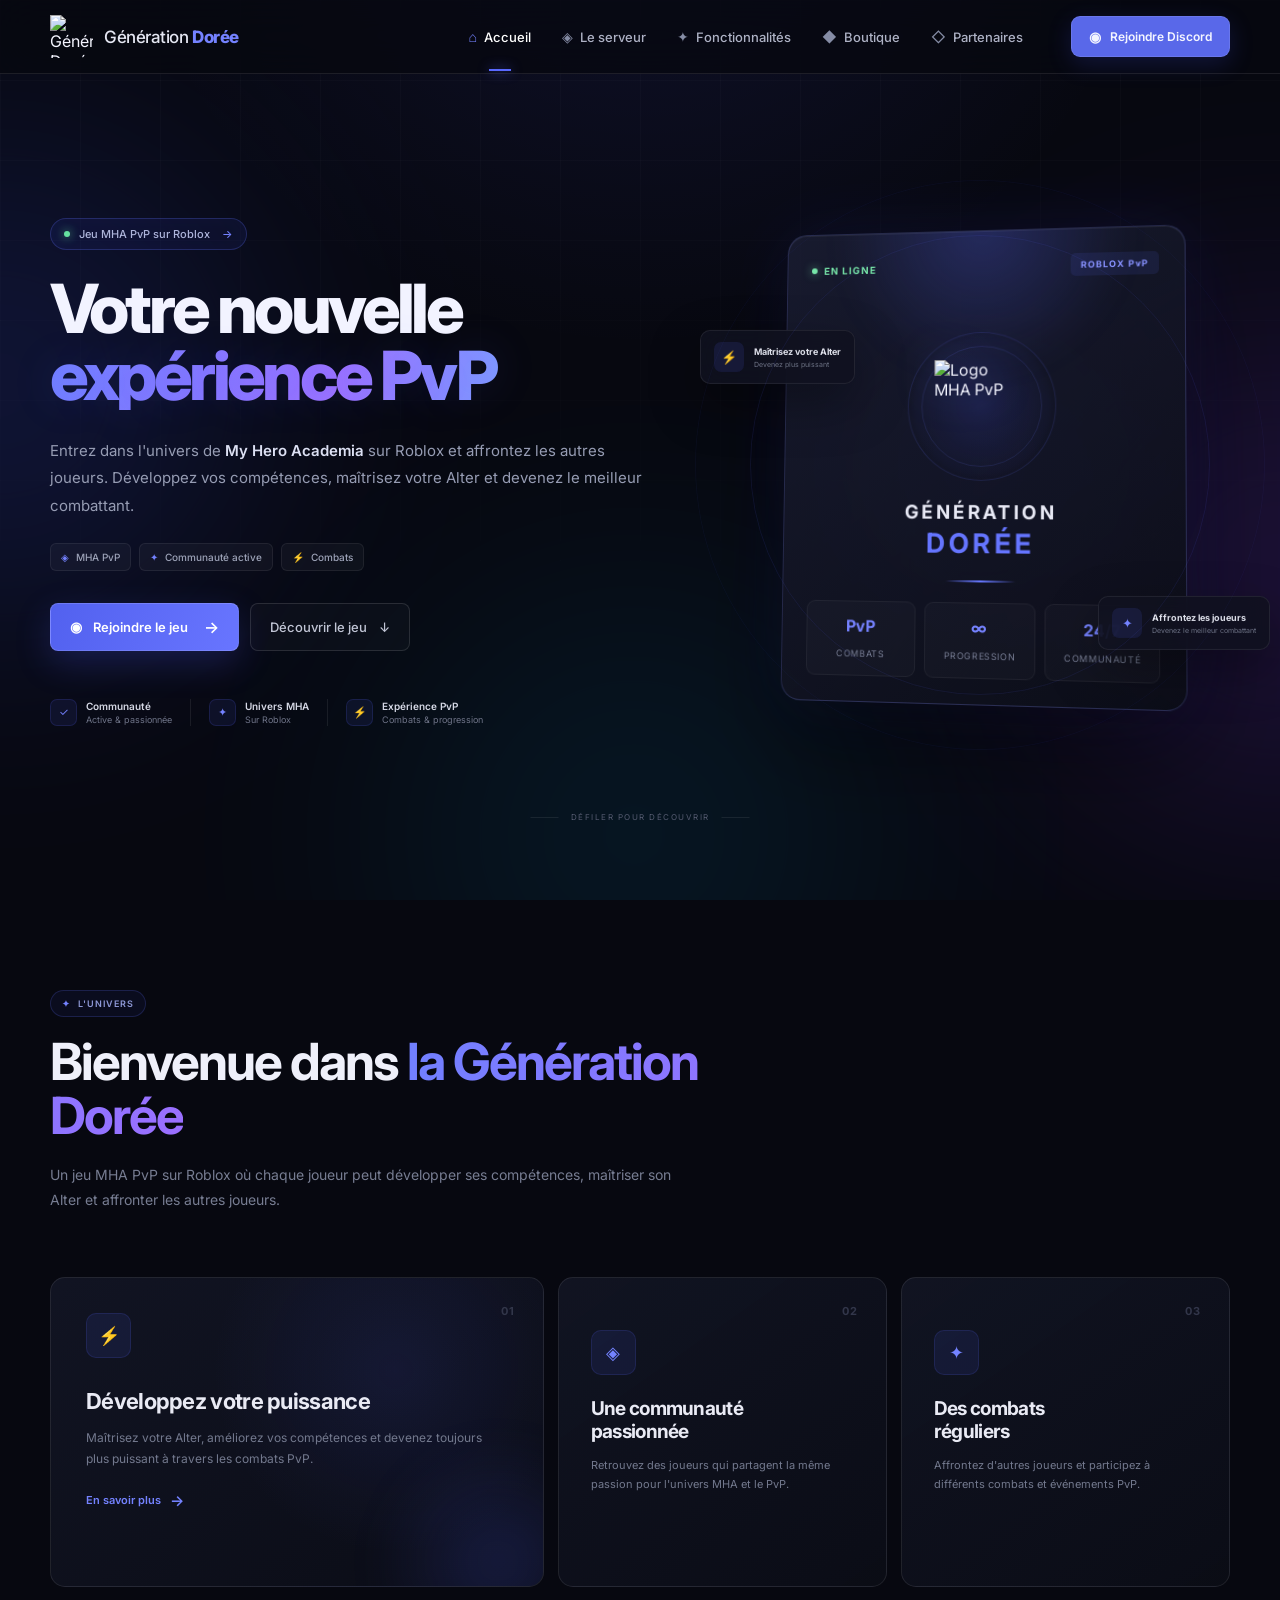
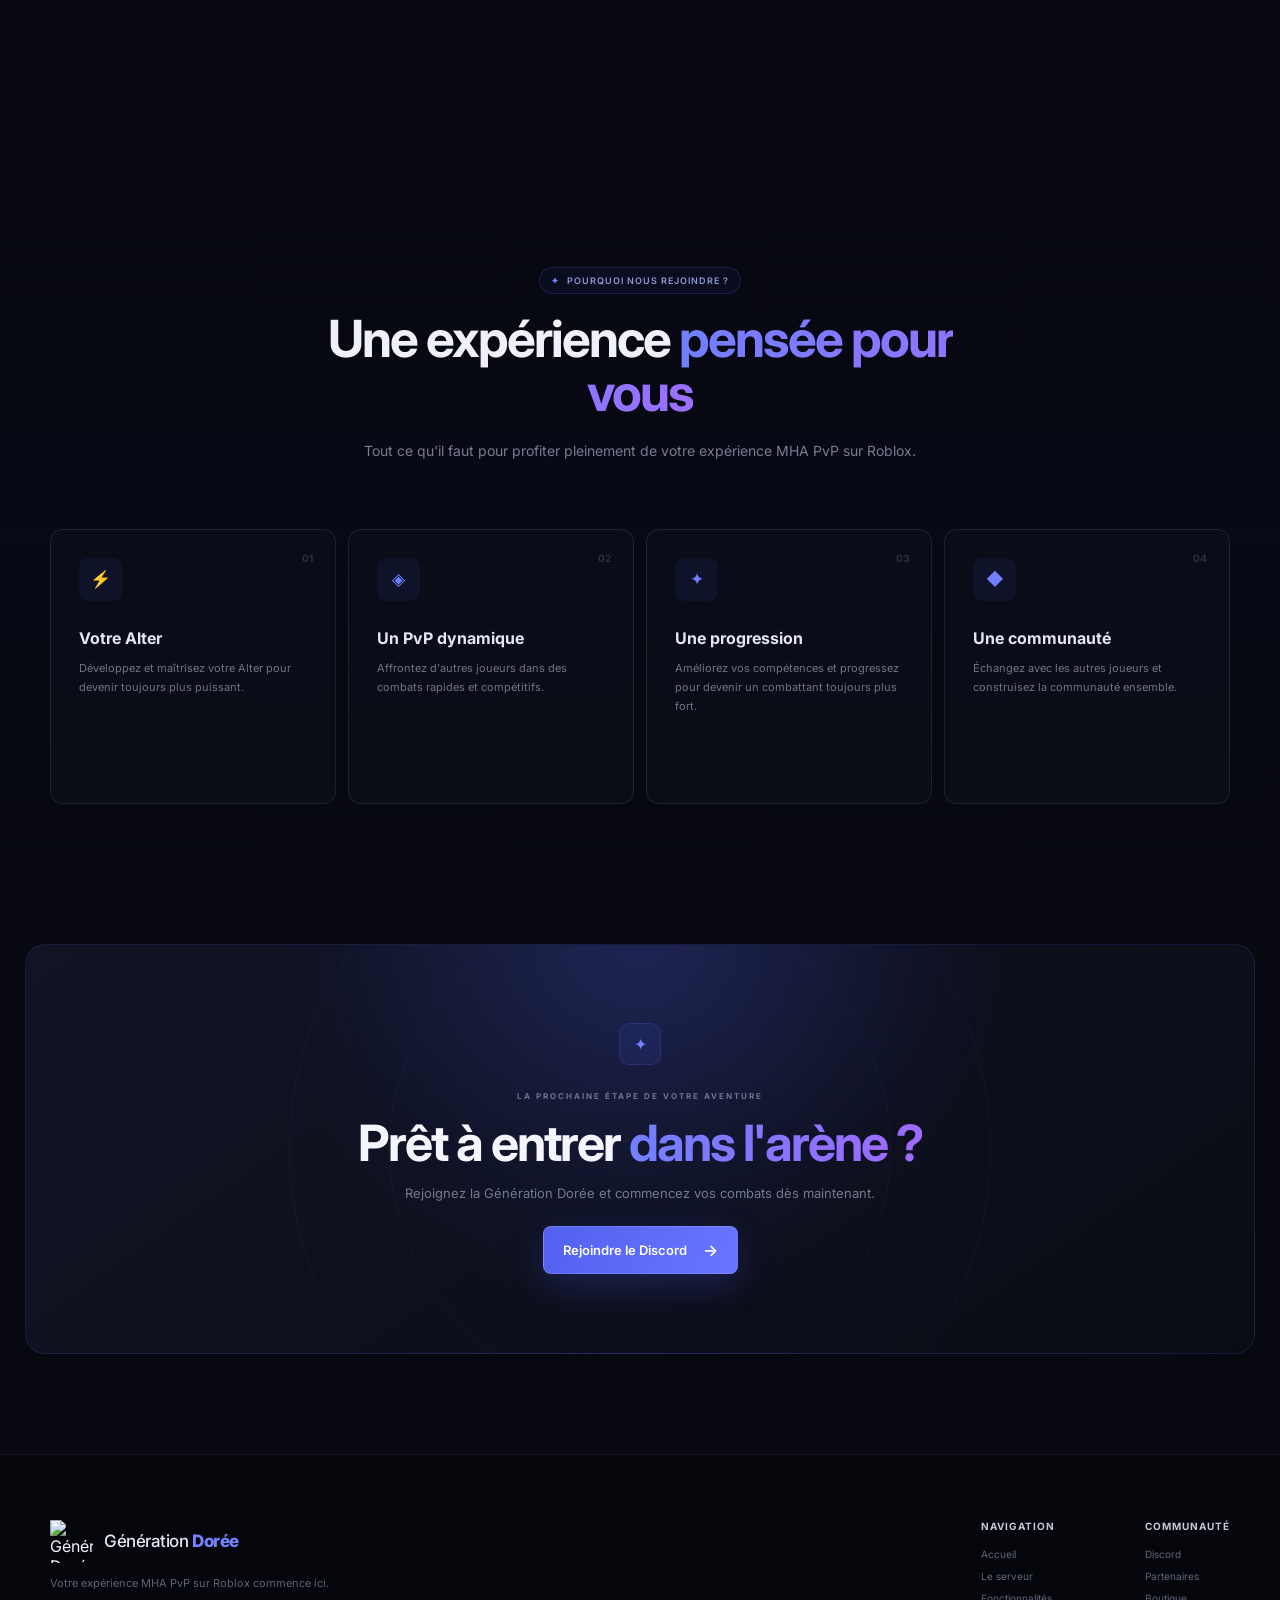
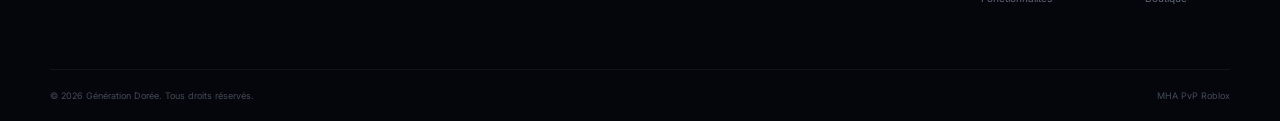
==== commit 1b9579a9: "Mise à jour du site" ====
--- a/index.html
+++ b/index.html
@@ -7,10 +7,10 @@
 
     <meta
         name="description"
-        content="Génération Dorée — Serveur MHA RP. Rejoignez une communauté dédiée à My Hero Academia."
+        content="Génération Dorée — Jeu MHA PvP sur Roblox. Rejoignez la communauté et affrontez d'autres joueurs."
     >
 
-    <title>Génération Dorée — MHA RP</title>
+    <title>Génération Dorée — MHA PvP</title>
 
     <link rel="stylesheet" href="css/style.css">
 
@@ -21,7 +21,7 @@
 
     <link
         rel="preconnect"
-        href="https://fonts.gstatic.com"
+        href="https://fonts.googleapis.com"
         crossorigin
     >
 
@@ -182,7 +182,7 @@
                     <span class="badge-dot"></span>
 
                     <span>
-                        Serveur MHA RP francophone
+                        Jeu MHA PvP sur Roblox
                     </span>
 
                     <span class="badge-arrow">
@@ -197,7 +197,7 @@
                 <h1>
 
                     Votre nouvelle
-                    <span>aventure héroïque</span>
+                    <span>expérience PvP</span>
 
                 </h1>
 
@@ -208,10 +208,9 @@
 
                     Entrez dans l'univers de
                     <strong>My Hero Academia</strong>
-                    et écrivez votre propre histoire.
-                    Développez votre Alter, rejoignez une faction
-                    et construisez votre légende au sein de
-                    la Génération Dorée.
+                    sur Roblox et affrontez les autres joueurs.
+                    Développez vos compétences, maîtrisez votre Alter
+                    et devenez le meilleur combattant.
 
                 </p>
 
@@ -222,7 +221,7 @@
 
                     <div class="hero-tag">
                         <span>◈</span>
-                        MHA RP
+                        MHA PvP
                     </div>
 
                     <div class="hero-tag">
@@ -232,7 +231,7 @@
 
                     <div class="hero-tag">
                         <span>⚡</span>
-                        Événements
+                        Combats
                     </div>
 
                 </div>
@@ -252,7 +251,7 @@
                             ◉
                         </span>
 
-                        Rejoindre l'aventure
+                        Rejoindre le jeu
 
                         <span class="button-arrow">
                             →
@@ -266,7 +265,7 @@
                         class="secondary-button"
                     >
 
-                        Découvrir le serveur
+                        Découvrir le jeu
 
                         <span>
                             ↓
@@ -306,7 +305,7 @@
 
                         <div>
                             <strong>Univers MHA</strong>
-                            <span>Immersif & évolutif</span>
+                            <span>Sur Roblox</span>
                         </div>
 
                     </div>
@@ -322,8 +321,8 @@
                         </div>
 
                         <div>
-                            <strong>Expérience RP</strong>
-                            <span>Unique & travaillée</span>
+                            <strong>Expérience PvP</strong>
+                            <span>Combats & progression</span>
                         </div>
 
                     </div>
@@ -350,7 +349,7 @@
                         </span>
 
                         <span class="card-label">
-                            MHA RP
+                            ROBLOX PvP
                         </span>
 
                     </div>
@@ -378,13 +377,13 @@
                     <div class="visual-stats">
 
                         <div>
+                            <strong>PvP</strong>
+                            <span>Combats</span>
+                        </div>
+
+                        <div>
                             <strong>∞</strong>
-                            <span>Possibilités</span>
-                        </div>
-
-                        <div>
-                            <strong>RP</strong>
-                            <span>Immersif</span>
+                            <span>Progression</span>
                         </div>
 
                         <div>
@@ -406,7 +405,7 @@
                     </span>
 
                     <div>
-                        <strong>Développez votre Alter</strong>
+                        <strong>Maîtrisez votre Alter</strong>
                         <small>Devenez plus puissant</small>
                     </div>
 
@@ -420,8 +419,8 @@
                     </span>
 
                     <div>
-                        <strong>Écrivez votre histoire</strong>
-                        <small>Votre personnage, vos choix</small>
+                        <strong>Affrontez les joueurs</strong>
+                        <small>Devenez le meilleur combattant</small>
                     </div>
 
                 </div>
@@ -472,9 +471,9 @@
                     </h2>
 
                     <p>
-                        Un univers où chaque joueur peut devenir
-                        le héros, le vilain ou simplement écrire
-                        son propre chemin.
+                        Un jeu MHA PvP sur Roblox où chaque joueur
+                        peut développer ses compétences, maîtriser
+                        son Alter et affronter les autres joueurs.
                     </p>
 
                 </div>
@@ -498,14 +497,13 @@
                             </span>
 
                             <h3>
-                                Créez votre légende
+                                Développez votre puissance
                             </h3>
 
                             <p>
-                                Imaginez votre personnage, développez
-                                votre Alter et faites évoluer votre
-                                histoire à travers un système RP pensé
-                                pour vous offrir un maximum de liberté.
+                                Maîtrisez votre Alter, améliorez vos
+                                compétences et devenez toujours plus
+                                puissant à travers les combats PvP.
                             </p>
 
                             <a href="#" class="card-link">
@@ -536,7 +534,8 @@
 
                         <p>
                             Retrouvez des joueurs qui partagent
-                            la même passion pour l'univers MHA.
+                            la même passion pour l'univers MHA
+                            et le PvP.
                         </p>
 
                     </div>
@@ -553,14 +552,14 @@
                         </div>
 
                         <h3>
-                            Des événements
+                            Des combats
                             <br>
                             réguliers
                         </h3>
 
                         <p>
-                            Participez à des événements,
-                            affrontements et histoires uniques.
+                            Affrontez d'autres joueurs et participez
+                            à différents combats et événements PvP.
                         </p>
 
                     </div>
@@ -598,8 +597,8 @@
                     </h2>
 
                     <p>
-                        Tout ce qu'il faut pour vivre pleinement
-                        votre aventure dans l'univers de MHA.
+                        Tout ce qu'il faut pour profiter pleinement
+                        de votre expérience MHA PvP sur Roblox.
                     </p>
 
                 </div>
@@ -643,12 +642,12 @@
                         </div>
 
                         <h3>
-                            Un RP immersif
+                            Un PvP dynamique
                         </h3>
 
                         <p>
-                            Faites évoluer votre personnage au fil
-                            d'une histoire construite avec les joueurs.
+                            Affrontez d'autres joueurs dans des
+                            combats rapides et compétitifs.
                         </p>
 
                         <div class="feature-line"></div>
@@ -671,8 +670,8 @@
                         </h3>
 
                         <p>
-                            Entraînements, combats, grades et
-                            événements rythment votre progression.
+                            Améliorez vos compétences et progressez
+                            pour devenir un combattant toujours plus fort.
                         </p>
 
                         <div class="feature-line"></div>
@@ -695,8 +694,8 @@
                         </h3>
 
                         <p>
-                            Échangez avec les autres membres et
-                            construisez votre aventure ensemble.
+                            Échangez avec les autres joueurs et
+                            construisez la communauté ensemble.
                         </p>
 
                         <div class="feature-line"></div>
@@ -726,17 +725,17 @@
                 </div>
 
                 <span class="cta-label">
-                    LA PROCHAINE PAGE DE VOTRE HISTOIRE
+                    LA PROCHAINE ÉTAPE DE VOTRE AVENTURE
                 </span>
 
                 <h2>
                     Prêt à entrer
-                    <span>dans la légende ?</span>
+                    <span>dans l'arène ?</span>
                 </h2>
 
                 <p>
                     Rejoignez la Génération Dorée et
-                    commencez votre aventure dès maintenant.
+                    commencez vos combats dès maintenant.
                 </p>
 
                 <a
@@ -786,7 +785,7 @@
                 </a>
 
                 <p>
-                    Votre aventure MHA RP commence ici.
+                    Votre expérience MHA PvP sur Roblox commence ici.
                 </p>
 
             </div>
@@ -850,7 +849,7 @@
             </span>
 
             <span>
-                MHA RP Community
+                MHA PvP Roblox
             </span>
 
         </div>
--- a/css/style.css
+++ b/css/style.css
@@ -40,25 +40,19 @@
 ========================================== */
 
 :root {
-
     --background: #070810;
     --background-secondary: #0b0d17;
     --surface: #10121d;
     --surface-light: #151827;
-
     --blue: #5968ff;
     --blue-light: #7482ff;
     --purple: #8d5cff;
     --cyan: #35d7ff;
-
     --text: #f5f6ff;
     --text-secondary: #a9aec3;
     --text-muted: #6d7288;
-
     --border: rgba(255, 255, 255, 0.09);
-
     --container: 1180px;
-
 }
 
 
@@ -84,7 +78,6 @@
 .grid {
     position: absolute;
     inset: 0;
-
     background-image:
         linear-gradient(
             rgba(255,255,255,0.025) 1px,
@@ -95,9 +88,7 @@
             rgba(255,255,255,0.025) 1px,
             transparent 1px
         );
-
     background-size: 80px 80px;
-
     mask-image: linear-gradient(
         to bottom,
         black,
@@ -144,13 +135,9 @@
     left: 0;
     width: 100%;
     height: 74px;
-
     z-index: 1000;
-
     background: rgba(7, 8, 16, 0.78);
-
     border-bottom: 1px solid var(--border);
-
     backdrop-filter: blur(20px);
     -webkit-backdrop-filter: blur(20px);
 }
@@ -160,11 +147,8 @@
         calc(100% - 50px),
         var(--container)
     );
-
     height: 100%;
-
     margin: auto;
-
     display: flex;
     align-items: center;
     justify-content: space-between;
@@ -179,14 +163,12 @@
     display: flex;
     align-items: center;
     gap: 11px;
-
     flex-shrink: 0;
 }
 
 .brand-logo {
     width: 43px;
     height: 43px;
-
     display: flex;
     align-items: center;
     justify-content: center;
@@ -202,7 +184,6 @@
     display: flex;
     align-items: baseline;
     gap: 4px;
-
     font-size: 17px;
     letter-spacing: -0.5px;
 }
@@ -226,27 +207,20 @@
     display: flex;
     align-items: center;
     gap: 5px;
-
     margin-left: auto;
     margin-right: 35px;
 }
 
 .nav-link {
     position: relative;
-
     display: flex;
     align-items: center;
     gap: 7px;
-
     padding: 10px 13px;
-
     border-radius: 9px;
-
     color: #aeb2c5;
-
     font-size: 13px;
     font-weight: 500;
-
     transition:
         color 0.25s ease,
         background 0.25s ease;
@@ -263,19 +237,13 @@
 
 .nav-link.active::after {
     content: "";
-
     position: absolute;
-
     bottom: -16px;
     left: 50%;
-
     width: 22px;
     height: 2px;
-
     transform: translateX(-50%);
-
     background: var(--blue);
-
     box-shadow:
         0 0 12px rgba(89,104,255,0.8);
 }
@@ -299,21 +267,14 @@
     display: flex;
     align-items: center;
     gap: 9px;
-
     padding: 11px 17px;
-
     border-radius: 9px;
-
     background: #5968e9;
-
     border: 1px solid rgba(255,255,255,0.1);
-
     font-size: 12px;
     font-weight: 600;
-
     box-shadow:
         0 7px 25px rgba(74,88,255,0.18);
-
     transition:
         transform 0.25s ease,
         background 0.25s ease,
@@ -322,9 +283,7 @@
 
 .discord-button:hover {
     transform: translateY(-2px);
-
     background: #6675ff;
-
     box-shadow:
         0 10px 35px rgba(74,88,255,0.32);
 }
@@ -340,17 +299,12 @@
 
 .mobile-menu-button {
     display: none;
-
     width: 43px;
     height: 43px;
-
     border: 1px solid var(--border);
     border-radius: 9px;
-
     background: rgba(255,255,255,0.04);
-
     cursor: pointer;
-
     flex-direction: column;
     align-items: center;
     justify-content: center;
@@ -360,11 +314,8 @@
 .mobile-menu-button span {
     width: 19px;
     height: 2px;
-
     border-radius: 2px;
-
     background: white;
-
     transition: 0.25s ease;
 }
 
@@ -375,22 +326,15 @@
 
 .mobile-menu {
     display: none;
-
     position: fixed;
-
     top: 74px;
     left: 15px;
     right: 15px;
-
     padding: 15px;
-
     background: rgba(12,14,24,0.97);
-
     border: 1px solid var(--border);
     border-radius: 14px;
-
     z-index: 999;
-
     box-shadow:
         0 25px 70px rgba(0,0,0,0.4);
 }
@@ -403,11 +347,8 @@
 
 .mobile-menu a {
     padding: 13px 15px;
-
     border-radius: 8px;
-
     color: #b5b9ca;
-
     font-size: 14px;
 }
 
@@ -418,11 +359,8 @@
 
 .mobile-menu .mobile-discord {
     margin-top: 8px;
-
     text-align: center;
-
     color: white;
-
     background: var(--blue);
 }
 
@@ -433,26 +371,20 @@
 
 .hero {
     position: relative;
-
     min-height: 850px;
-
     padding-top: 74px;
-
-    display: flex;
-    align-items: center;
-
+    display: flex;
+    align-items: center;
     overflow: hidden;
 }
 
 .hero-content {
     position: relative;
     z-index: 5;
-
     width: min(
         650px,
         52%
     );
-
     margin-left:
         max(
             25px,
@@ -460,7 +392,6 @@
                 (100vw - var(--container)) / 2
             )
         );
-
     padding-top: 20px;
 }
 
@@ -471,26 +402,18 @@
 
 .hero-badge {
     width: fit-content;
-
     display: flex;
     align-items: center;
     gap: 9px;
-
     padding: 8px 13px;
-
     margin-bottom: 25px;
-
     border: 1px solid rgba(98,113,255,0.25);
     border-radius: 100px;
-
     background:
         rgba(77,89,255,0.07);
-
     color: #aeb5db;
-
     font-size: 11px;
     font-weight: 500;
-
     box-shadow:
         inset 0 0 20px rgba(75,90,255,0.04);
 }
@@ -498,18 +421,14 @@
 .badge-dot {
     width: 6px;
     height: 6px;
-
     border-radius: 50%;
-
     background: #65e2a0;
-
     box-shadow:
         0 0 10px rgba(101,226,160,0.8);
 }
 
 .badge-arrow {
     margin-left: 3px;
-
     color: var(--blue-light);
 }
 
@@ -520,27 +439,20 @@
 
 .hero h1 {
     max-width: 720px;
-
     font-size: clamp(
         48px,
         5.3vw,
         78px
     );
-
     line-height: 0.99;
-
     letter-spacing: -3.8px;
-
     font-weight: 800;
-
     color: #f2f3ff;
 }
 
 .hero h1 span {
     display: block;
-
     color: transparent;
-
     background:
         linear-gradient(
             100deg,
@@ -548,10 +460,8 @@
             #9c73ff 45%,
             #5bc9ff 100%
         );
-
     -webkit-background-clip: text;
     background-clip: text;
-
     text-shadow:
         0 0 45px rgba(86,100,255,0.15);
 }
@@ -563,13 +473,9 @@
 
 .hero-description {
     max-width: 610px;
-
     margin-top: 27px;
-
     color: #969cb3;
-
     font-size: 15px;
-
     line-height: 1.85;
 }
 
@@ -587,7 +493,6 @@
     display: flex;
     flex-wrap: wrap;
     gap: 8px;
-
     margin-top: 23px;
 }
 
@@ -595,17 +500,11 @@
     display: flex;
     align-items: center;
     gap: 7px;
-
     padding: 7px 10px;
-
     border-radius: 6px;
-
     background: rgba(255,255,255,0.035);
-
     border: 1px solid rgba(255,255,255,0.07);
-
     color: #9da3b8;
-
     font-size: 10px;
     font-weight: 500;
 }
@@ -623,39 +522,29 @@
     display: flex;
     align-items: center;
     gap: 11px;
-
     margin-top: 32px;
 }
 
 .primary-button {
     min-height: 48px;
-
     display: inline-flex;
     align-items: center;
     justify-content: center;
     gap: 11px;
-
     padding: 0 19px;
-
     border-radius: 8px;
-
     background:
         linear-gradient(
             110deg,
             #5261ef,
             #6875ff
         );
-
     border: 1px solid rgba(255,255,255,0.14);
-
     color: white;
-
     font-size: 13px;
     font-weight: 600;
-
     box-shadow:
         0 12px 35px rgba(76,89,255,0.22);
-
     transition:
         transform 0.25s ease,
         box-shadow 0.25s ease,
@@ -664,9 +553,7 @@
 
 .primary-button:hover {
     transform: translateY(-3px);
-
     filter: brightness(1.08);
-
     box-shadow:
         0 17px 45px rgba(76,89,255,0.34);
 }
@@ -682,24 +569,17 @@
 
 .secondary-button {
     min-height: 48px;
-
     display: inline-flex;
     align-items: center;
     justify-content: center;
     gap: 12px;
-
     padding: 0 19px;
-
     border: 1px solid rgba(255,255,255,0.12);
     border-radius: 8px;
-
     background: rgba(255,255,255,0.025);
-
     color: #c1c5d5;
-
     font-size: 13px;
     font-weight: 500;
-
     transition:
         border-color 0.25s ease,
         background 0.25s ease,
@@ -708,9 +588,7 @@
 
 .secondary-button:hover {
     color: white;
-
     border-color: rgba(115,127,255,0.35);
-
     background: rgba(88,101,255,0.08);
 }
 
@@ -722,7 +600,6 @@
 .hero-info {
     display: flex;
     align-items: center;
-
     margin-top: 48px;
 }
 
@@ -735,19 +612,13 @@
 .info-icon {
     width: 27px;
     height: 27px;
-
     display: flex;
     align-items: center;
     justify-content: center;
-
     border-radius: 7px;
-
     background: rgba(88,103,255,0.09);
-
     border: 1px solid rgba(88,103,255,0.16);
-
     color: var(--blue-light);
-
     font-size: 11px;
 }
 
@@ -771,9 +642,7 @@
 .info-separator {
     width: 1px;
     height: 27px;
-
     margin: 0 18px;
-
     background: rgba(255,255,255,0.08);
 }
 
@@ -784,21 +653,17 @@
 
 .hero-visual {
     position: absolute;
-
     top: 50%;
     right:
         max(
-            25px,
+            20px,
             calc(
                 (100vw - var(--container)) / 2 - 70px
             )
         );
-
-    width: 500px;
-    height: 540px;
-
+    width: 560px;
+    height: 570px;
     transform: translateY(-43%);
-
     display: flex;
     align-items: center;
     justify-content: center;
@@ -806,12 +671,9 @@
 
 .visual-glow {
     position: absolute;
-
     width: 390px;
     height: 390px;
-
     border-radius: 50%;
-
     background:
         radial-gradient(
             circle,
@@ -819,9 +681,7 @@
             rgba(108,65,255,0.1) 40%,
             transparent 70%
         );
-
     filter: blur(30px);
-
     animation: pulseGlow 5s ease-in-out infinite;
 }
 
@@ -837,7 +697,6 @@
         transform: scale(1.08);
         opacity: 1;
     }
-
 }
 
 
@@ -847,35 +706,26 @@
 
 .visual-card {
     position: relative;
-
-    width: 365px;
-    min-height: 430px;
-
+    width: 405px;
+    min-height: 465px;
     padding: 25px;
-
     border-radius: 20px;
-
     border: 1px solid rgba(130,140,255,0.2);
-
     background:
         linear-gradient(
             145deg,
             rgba(25,28,49,0.9),
             rgba(11,13,23,0.95)
         );
-
     box-shadow:
         0 40px 100px rgba(0,0,0,0.5),
         0 0 70px rgba(73,86,255,0.12),
         inset 0 1px 0 rgba(255,255,255,0.06);
-
     transform:
         perspective(1000px)
         rotateY(-7deg)
         rotateX(3deg);
-
     overflow: hidden;
-
     animation: floatingCard 6s ease-in-out infinite;
 }
 
@@ -897,37 +747,28 @@
             rotateX(3deg)
             translateY(-12px);
     }
-
 }
 
 .visual-card::before {
     content: "";
-
     position: absolute;
-
     top: -150px;
     left: 50%;
-
     width: 300px;
     height: 300px;
-
     transform: translateX(-50%);
-
     border-radius: 50%;
-
     background:
         radial-gradient(
             circle,
             rgba(86,101,255,0.25),
             transparent 70%
         );
-
     filter: blur(15px);
 }
 
 .card-top {
     position: relative;
-
     display: flex;
     justify-content: space-between;
     align-items: center;
@@ -936,40 +777,29 @@
 .card-status {
     display: flex;
     align-items: center;
-    gap: 6px;
-
+    gap: 7px;
     color: #77e6a9;
-
-    font-size: 8px;
+    font-size: 10px;
     font-weight: 700;
-
     letter-spacing: 1px;
 }
 
 .card-status i {
-    width: 5px;
-    height: 5px;
-
+    width: 6px;
+    height: 6px;
     border-radius: 50%;
-
     background: #77e6a9;
-
     box-shadow:
         0 0 10px rgba(119,230,169,0.7);
 }
 
 .card-label {
-    padding: 5px 8px;
-
+    padding: 6px 10px;
     border-radius: 5px;
-
     background: rgba(92,105,255,0.1);
-
     color: #8791ff;
-
-    font-size: 8px;
+    font-size: 9px;
     font-weight: 700;
-
     letter-spacing: 1px;
 }
 
@@ -980,20 +810,15 @@
 
 .visual-logo {
     position: relative;
-
     width: 150px;
     height: 150px;
-
     margin:
         55px auto
         20px;
-
     display: flex;
     align-items: center;
     justify-content: center;
-
     border-radius: 50%;
-
     background:
         radial-gradient(
             circle,
@@ -1001,30 +826,22 @@
             rgba(78,91,255,0.02) 65%,
             transparent 70%
         );
-
     border: 1px solid rgba(100,114,255,0.14);
 }
 
 .visual-logo::before {
     content: "";
-
     position: absolute;
-
     inset: 13px;
-
     border: 1px solid rgba(110,123,255,0.14);
-
     border-radius: 50%;
 }
 
 .visual-logo img {
     position: relative;
-
     width: 95px;
     height: 95px;
-
     object-fit: contain;
-
     filter:
         drop-shadow(
             0 0 20px rgba(85,103,255,0.35)
@@ -1038,35 +855,25 @@
 
 .visual-title {
     position: relative;
-
     text-align: center;
-
     font-size: 19px;
     font-weight: 700;
-
     letter-spacing: 3px;
-
     color: #e8e9f5;
 }
 
 .visual-title strong {
     display: block;
-
     margin-top: 3px;
-
     color: #6575ff;
-
     font-size: 27px;
-
     letter-spacing: 4px;
 }
 
 .visual-line {
-    width: 60px;
+    width: 70px;
     height: 2px;
-
-    margin: 18px auto;
-
+    margin: 20px auto;
     background:
         linear-gradient(
             90deg,
@@ -1078,44 +885,32 @@
 
 .visual-stats {
     position: relative;
-
     display: grid;
     grid-template-columns: repeat(3, 1fr);
-
-    gap: 8px;
-
-    margin-top: 10px;
+    gap: 9px;
+    margin-top: 12px;
 }
 
 .visual-stats div {
-    padding: 11px 5px;
-
+    padding: 14px 7px;
     text-align: center;
-
-    border-radius: 8px;
-
+    border-radius: 9px;
     background: rgba(255,255,255,0.025);
-
     border: 1px solid rgba(255,255,255,0.05);
 }
 
 .visual-stats strong {
     display: block;
-
-    margin-bottom: 3px;
-
+    margin-bottom: 5px;
     color: #7582ff;
-
-    font-size: 13px;
+    font-size: 16px;
 }
 
 .visual-stats span {
-    color: #686e82;
-
-    font-size: 7px;
-
+    color: #777d94;
+    font-size: 9px;
     text-transform: uppercase;
-    letter-spacing: 0.5px;
+    letter-spacing: 0.6px;
 }
 
 
@@ -1125,22 +920,15 @@
 
 .floating-card {
     position: absolute;
-
     display: flex;
     align-items: center;
     gap: 10px;
-
     padding: 11px 13px;
-
     border-radius: 10px;
-
     background:
         rgba(16,18,31,0.88);
-
     border: 1px solid rgba(255,255,255,0.08);
-
     backdrop-filter: blur(15px);
-
     box-shadow:
         0 20px 50px rgba(0,0,0,0.35);
 }
@@ -1148,7 +936,6 @@
 .floating-card-one {
     left: 0;
     top: 150px;
-
     animation:
         floatingOne 5s ease-in-out infinite;
 }
@@ -1156,7 +943,6 @@
 .floating-card-two {
     right: -10px;
     bottom: 100px;
-
     animation:
         floatingTwo 5.5s ease-in-out infinite;
 }
@@ -1171,7 +957,6 @@
     50% {
         transform: translateY(-10px);
     }
-
 }
 
 @keyframes floatingTwo {
@@ -1184,23 +969,17 @@
     50% {
         transform: translateY(10px);
     }
-
 }
 
 .floating-icon {
     width: 30px;
     height: 30px;
-
     display: flex;
     align-items: center;
     justify-content: center;
-
     border-radius: 7px;
-
     background: rgba(83,99,255,0.12);
-
     color: #7483ff;
-
     font-size: 13px;
 }
 
@@ -1227,9 +1006,7 @@
 
 .visual-circle {
     position: absolute;
-
     border-radius: 50%;
-
     border: 1px solid rgba(97,111,255,0.1);
 }
 
@@ -1241,7 +1018,6 @@
 .circle-two {
     width: 570px;
     height: 570px;
-
     border-color: rgba(97,111,255,0.05);
 }
 
@@ -1252,20 +1028,14 @@
 
 .scroll-indicator {
     position: absolute;
-
     bottom: 28px;
     left: 50%;
-
     transform: translateX(-50%);
-
     display: flex;
     align-items: center;
     gap: 12px;
-
     color: #555b70;
-
     font-size: 8px;
-
     text-transform: uppercase;
     letter-spacing: 1.5px;
 }
@@ -1273,7 +1043,6 @@
 .scroll-indicator span {
     width: 28px;
     height: 1px;
-
     background: rgba(255,255,255,0.08);
 }
 
@@ -1285,7 +1054,6 @@
 .server-section,
 .features-section {
     position: relative;
-
     padding: 140px 25px;
 }
 
@@ -1294,45 +1062,33 @@
         100%,
         var(--container)
     );
-
     margin: auto;
 }
 
 .section-heading {
     max-width: 650px;
-
     margin-bottom: 65px;
 }
 
 .section-heading.center {
     margin-left: auto;
     margin-right: auto;
-
     text-align: center;
 }
 
 .section-badge {
     width: fit-content;
-
     display: inline-flex;
     align-items: center;
     gap: 7px;
-
     margin-bottom: 18px;
-
     padding: 7px 11px;
-
     border: 1px solid rgba(98,113,255,0.2);
-
     border-radius: 100px;
-
     background: rgba(75,88,255,0.06);
-
     color: #8f99d8;
-
     font-size: 9px;
     font-weight: 600;
-
     text-transform: uppercase;
     letter-spacing: 1px;
 }
@@ -1352,33 +1108,26 @@
         4vw,
         52px
     );
-
     line-height: 1.05;
-
     letter-spacing: -2px;
-
     color: #eff0fa;
 }
 
 .section-heading h2 span {
     color: transparent;
-
     background:
         linear-gradient(
             100deg,
             #7080ff,
             #9b6fff
         );
-
     -webkit-background-clip: text;
     background-clip: text;
 }
 
 .section-heading p {
     margin-top: 19px;
-
     color: #777d92;
-
     font-size: 14px;
     line-height: 1.8;
 }
@@ -1390,34 +1139,26 @@
 
 .server-grid {
     display: grid;
-
     grid-template-columns:
         1.5fr
         1fr
         1fr;
-
     gap: 14px;
 }
 
 .server-main-card,
 .server-card {
     position: relative;
-
     min-height: 310px;
-
     overflow: hidden;
-
     border-radius: 15px;
-
     border: 1px solid var(--border);
-
     background:
         linear-gradient(
             145deg,
             rgba(19,22,37,0.85),
             rgba(11,13,22,0.95)
         );
-
     transition:
         transform 0.3s ease,
         border-color 0.3s ease;
@@ -1426,7 +1167,6 @@
 .server-main-card:hover,
 .server-card:hover {
     transform: translateY(-5px);
-
     border-color:
         rgba(101,115,255,0.24);
 }
@@ -1447,30 +1187,23 @@
 
 .server-card-glow {
     position: absolute;
-
     width: 250px;
     height: 250px;
-
     right: -80px;
     bottom: -100px;
-
     border-radius: 50%;
-
     background:
         radial-gradient(
             circle,
             rgba(77,92,255,0.18),
             transparent 70%
         );
-
     filter: blur(20px);
 }
 
 .server-card-content {
     position: relative;
-
     height: 100%;
-
     padding: 35px;
 }
 
@@ -1478,56 +1211,40 @@
 .small-card-icon {
     width: 45px;
     height: 45px;
-
     display: flex;
     align-items: center;
     justify-content: center;
-
     border-radius: 10px;
-
     background: rgba(83,98,255,0.1);
-
     border: 1px solid rgba(91,105,255,0.15);
-
     color: #7483ff;
-
     font-size: 18px;
 }
 
 .server-number,
 .card-number {
     position: absolute;
-
     top: 26px;
     right: 28px;
-
     color: #32364a;
-
     font-size: 11px;
     font-weight: 700;
-
     letter-spacing: 1px;
 }
 
 .server-card-content h3,
 .server-card h3 {
     margin-top: 30px;
-
     font-size: 22px;
-
     letter-spacing: -0.7px;
-
     color: #e9eaf4;
 }
 
 .server-card-content p,
 .server-card p {
     max-width: 480px;
-
     margin-top: 13px;
-
     color: #73798e;
-
     font-size: 12px;
     line-height: 1.75;
 }
@@ -1536,18 +1253,14 @@
     display: inline-flex;
     align-items: center;
     gap: 9px;
-
     margin-top: 22px;
-
     color: #7482ff;
-
     font-size: 11px;
     font-weight: 600;
 }
 
 .card-link span {
     font-size: 15px;
-
     transition:
         transform 0.2s ease;
 }
@@ -1566,7 +1279,6 @@
 
 .server-card h3 {
     margin-top: 22px;
-
     font-size: 19px;
 }
 
@@ -1591,29 +1303,20 @@
 
 .features-grid {
     display: grid;
-
     grid-template-columns:
         repeat(4, 1fr);
-
     gap: 12px;
 }
 
 .feature-card {
     position: relative;
-
     min-height: 275px;
-
     padding: 28px;
-
     overflow: hidden;
-
     border-radius: 13px;
-
     border: 1px solid var(--border);
-
     background:
         rgba(13,15,25,0.75);
-
     transition:
         transform 0.3s ease,
         border-color 0.3s ease;
@@ -1621,19 +1324,15 @@
 
 .feature-card:hover {
     transform: translateY(-5px);
-
     border-color:
         rgba(101,115,255,0.23);
 }
 
 .feature-number {
     position: absolute;
-
     top: 22px;
     right: 22px;
-
     color: #2b2f40;
-
     font-size: 10px;
     font-weight: 700;
 }
@@ -1641,53 +1340,40 @@
 .feature-icon {
     width: 43px;
     height: 43px;
-
     display: flex;
     align-items: center;
     justify-content: center;
-
     border-radius: 9px;
-
     background: rgba(83,98,255,0.08);
-
     color: #7080ff;
-
     font-size: 17px;
 }
 
 .feature-card h3 {
     margin-top: 27px;
-
     font-size: 16px;
-
     color: #e4e6f1;
 }
 
 .feature-card p {
     margin-top: 11px;
-
     color: #6f7589;
-
     font-size: 11px;
     line-height: 1.75;
 }
 
 .feature-line {
     position: absolute;
-
     bottom: 0;
     left: 0;
-
     width: 0;
     height: 2px;
-
     background:
         linear-gradient(
             90deg,
             #596aff,
             #a05fff
         );
-
     transition:
         width 0.4s ease;
 }
@@ -1703,21 +1389,14 @@
 
 .cta-section {
     position: relative;
-
     margin: 0 25px 100px;
-
     min-height: 410px;
-
     display: flex;
     align-items: center;
     justify-content: center;
-
     overflow: hidden;
-
     border-radius: 20px;
-
     border: 1px solid rgba(94,107,255,0.15);
-
     background:
         radial-gradient(
             circle at 50% 0%,
@@ -1734,11 +1413,8 @@
 .cta-section::before,
 .cta-section::after {
     content: "";
-
     position: absolute;
-
     border: 1px solid rgba(100,112,255,0.07);
-
     border-radius: 50%;
 }
 
@@ -1754,91 +1430,68 @@
 
 .cta-glow {
     position: absolute;
-
     width: 350px;
     height: 180px;
-
     top: -100px;
-
     border-radius: 50%;
-
     background: #5367ff;
-
     filter: blur(120px);
-
     opacity: 0.18;
 }
 
 .cta-content {
     position: relative;
     z-index: 2;
-
     max-width: 650px;
-
     text-align: center;
 }
 
 .cta-icon {
     width: 42px;
     height: 42px;
-
     margin: 0 auto 18px;
-
     display: flex;
     align-items: center;
     justify-content: center;
-
     border-radius: 10px;
-
     background: rgba(83,99,255,0.1);
-
     border: 1px solid rgba(99,114,255,0.18);
-
     color: #7381ff;
 }
 
 .cta-label {
     color: #6f7690;
-
     font-size: 8px;
     font-weight: 700;
-
     letter-spacing: 2px;
 }
 
 .cta-content h2 {
     margin-top: 14px;
-
     font-size: clamp(
         35px,
         4vw,
         50px
     );
-
     line-height: 1.05;
-
     letter-spacing: -2px;
 }
 
 .cta-content h2 span {
     color: transparent;
-
     background:
         linear-gradient(
             100deg,
             #7080ff,
             #a069ff
         );
-
     -webkit-background-clip: text;
     background-clip: text;
 }
 
 .cta-content p {
     margin-top: 16px;
-
     color: #747a90;
-
     font-size: 13px;
 }
 
@@ -1853,7 +1506,6 @@
 
 .footer {
     border-top: 1px solid rgba(255,255,255,0.06);
-
     background: #05060b;
 }
 
@@ -1862,20 +1514,15 @@
         calc(100% - 50px),
         var(--container)
     );
-
     margin: auto;
-
     padding: 65px 0;
-
     display: flex;
     justify-content: space-between;
 }
 
 .footer-brand p {
     margin-top: 13px;
-
     color: #5e6375;
-
     font-size: 11px;
 }
 
@@ -1892,20 +1539,15 @@
 
 .footer-column h4 {
     margin-bottom: 6px;
-
     color: #c5c8d7;
-
     font-size: 10px;
-
     text-transform: uppercase;
     letter-spacing: 1px;
 }
 
 .footer-column a {
     color: #62677a;
-
     font-size: 10px;
-
     transition:
         color 0.2s ease;
 }
@@ -1919,18 +1561,12 @@
         calc(100% - 50px),
         var(--container)
     );
-
     margin: auto;
-
     padding: 20px 0;
-
     border-top: 1px solid rgba(255,255,255,0.05);
-
     display: flex;
     justify-content: space-between;
-
     color: #454a5b;
-
     font-size: 9px;
 }
 
@@ -1955,7 +1591,6 @@
 
     .hero-visual {
         right: -20px;
-
         transform:
             translateY(-43%)
             scale(0.88);
@@ -1965,7 +1600,6 @@
         grid-template-columns:
             repeat(2, 1fr);
     }
-
 }
 
 
@@ -1991,20 +1625,16 @@
 
     .hero {
         min-height: auto;
-
         padding:
             130px
             20px
             100px;
-
         display: block;
     }
 
     .hero-content {
         width: 100%;
-
         margin: 0;
-
         text-align: center;
     }
 
@@ -2019,7 +1649,6 @@
             12vw,
             65px
         );
-
         letter-spacing: -3px;
     }
 
@@ -2050,15 +1679,11 @@
 
     .hero-visual {
         position: relative;
-
         top: auto;
         right: auto;
-
         width: 100%;
         height: 500px;
-
         margin-top: 60px;
-
         transform: none;
     }
 
@@ -2095,7 +1720,6 @@
     .footer-links {
         gap: 80px;
     }
-
 }
 
 
@@ -2143,14 +1767,12 @@
     .visual-card {
         width: 290px;
         min-height: 360px;
-
         padding: 20px;
     }
 
     .visual-logo {
         width: 110px;
         height: 110px;
-
         margin-top: 38px;
     }
 
@@ -2225,7 +1847,6 @@
         flex-direction: column;
         gap: 8px;
     }
-
 }
 
 
@@ -2242,5 +1863,4 @@
         animation-iteration-count: 1 !important;
         scroll-behavior: auto !important;
     }
-
 }
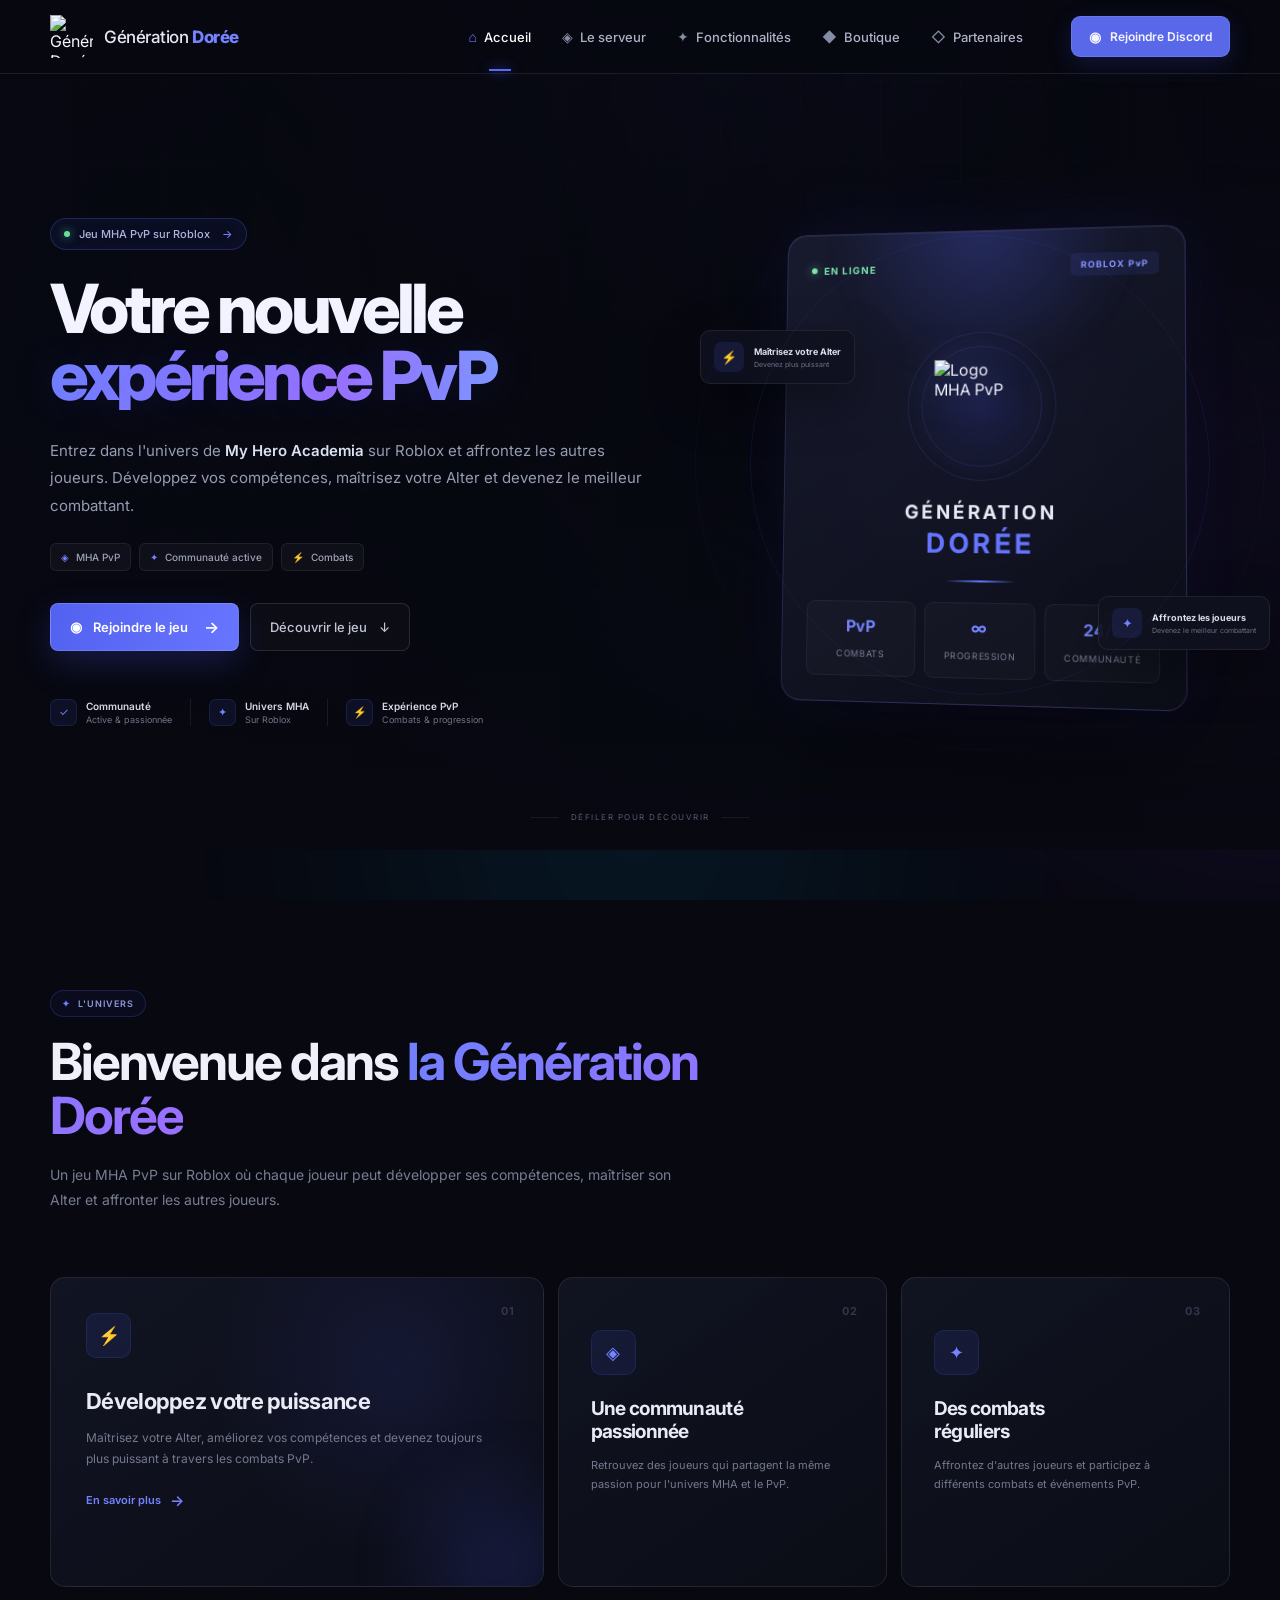
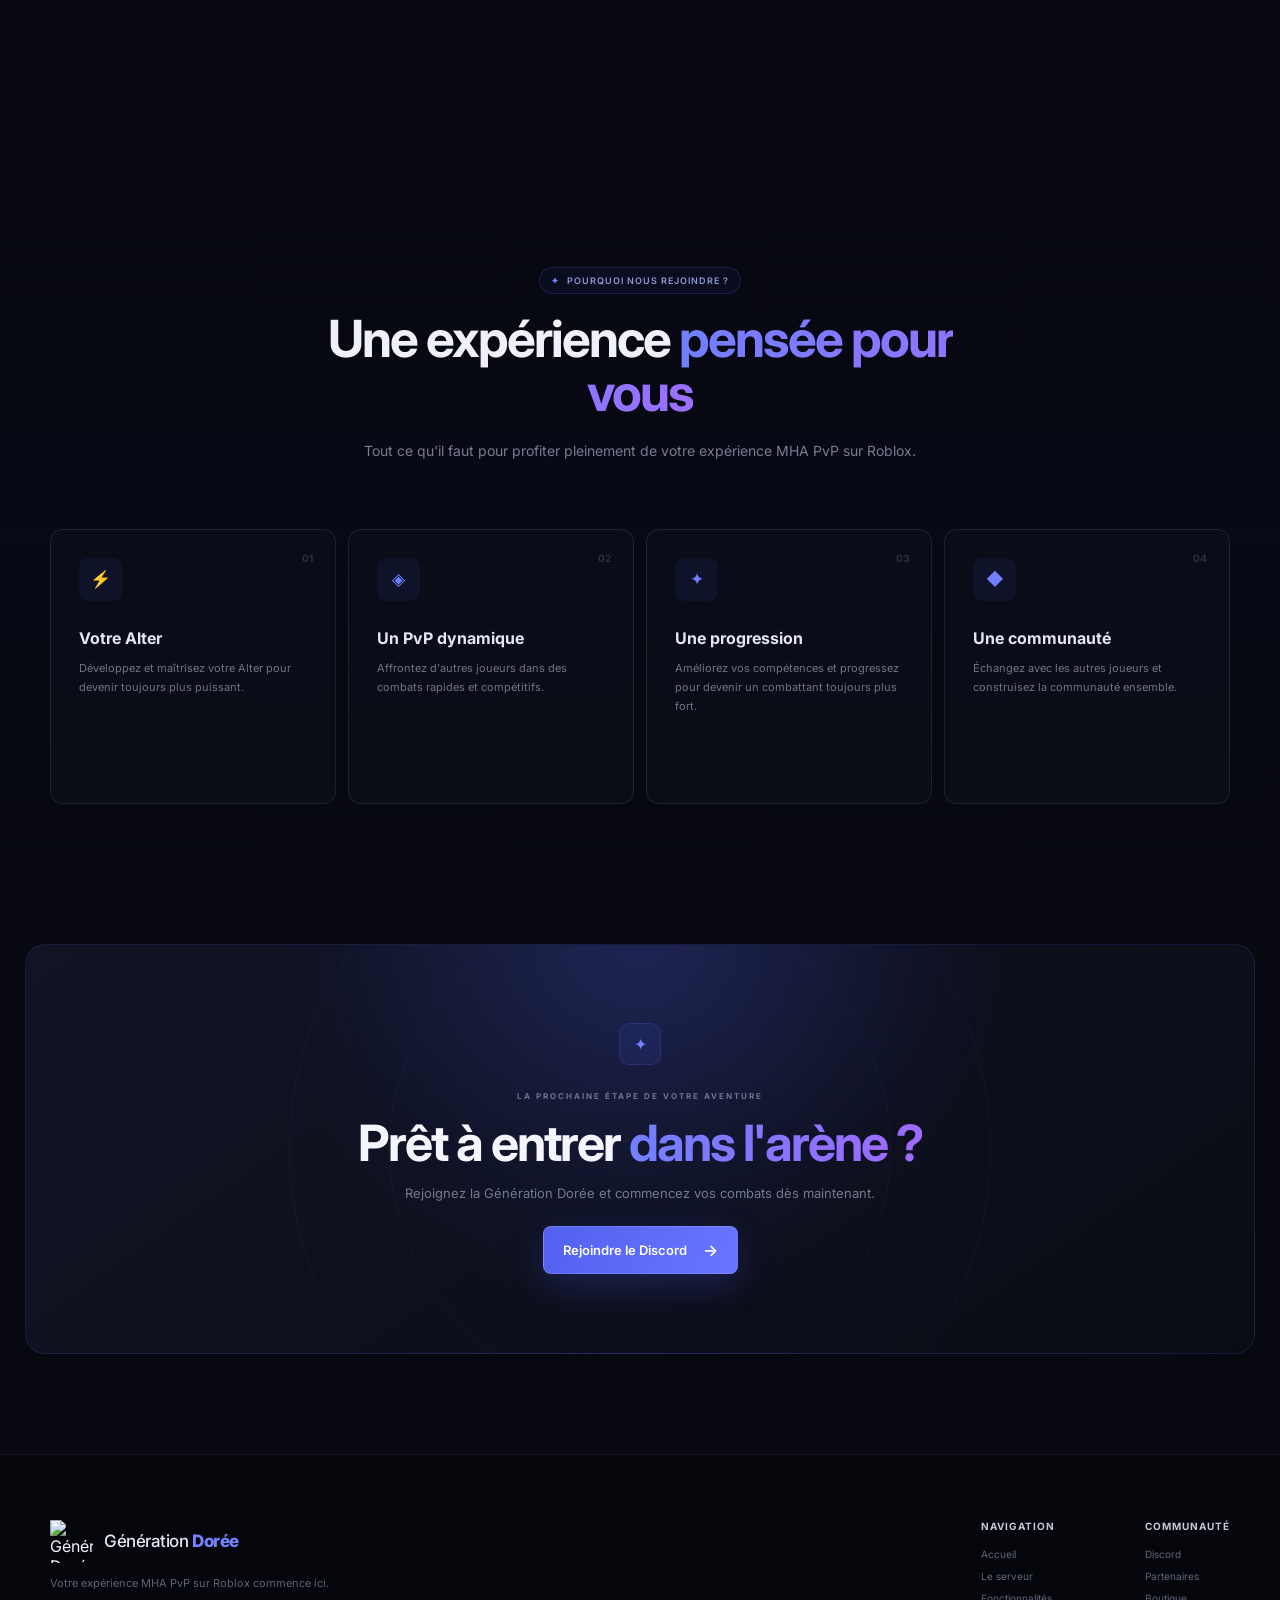
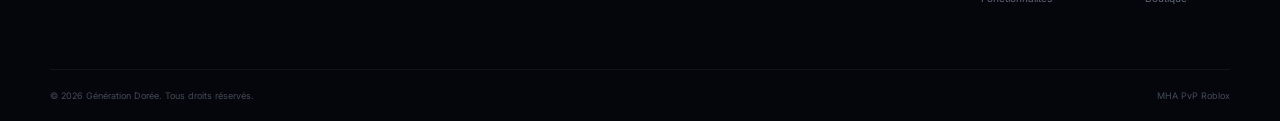
==== commit a201797b: "Mise à jour du site" ====
--- a/index.html
+++ b/index.html
@@ -821,7 +821,7 @@
                     </h4>
 
                     <a
-                        href="https://discord.gg/"
+                        href="https://discord.gg/pvt6qKs8Nn"
                         target="_blank"
                     >
                         Discord
--- a/css/style.css
+++ b/css/style.css
@@ -376,6 +376,27 @@
     display: flex;
     align-items: center;
     overflow: hidden;
+
+    /* IMAGE DE FOND */
+    background:
+        linear-gradient(
+            90deg,
+            rgba(7,8,16,0.94) 0%,
+            rgba(7,8,16,0.78) 42%,
+            rgba(7,8,16,0.38) 72%,
+            rgba(7,8,16,0.58) 100%
+        ),
+        linear-gradient(
+            180deg,
+            rgba(7,8,16,0.25) 0%,
+            rgba(7,8,16,0.15) 50%,
+            #070810 100%
+        ),
+        url("../assets/fondacc.png");
+
+    background-size: cover;
+    background-position: center;
+    background-repeat: no-repeat;
 }
 
 .hero-content {
@@ -686,13 +707,11 @@
 }
 
 @keyframes pulseGlow {
-
     0%,
     100% {
         transform: scale(0.95);
         opacity: 0.7;
     }
-
     50% {
         transform: scale(1.08);
         opacity: 1;
@@ -730,7 +749,6 @@
 }
 
 @keyframes floatingCard {
-
     0%,
     100% {
         transform:
@@ -739,7 +757,6 @@
             rotateX(3deg)
             translateY(0);
     }
-
     50% {
         transform:
             perspective(1000px)
@@ -948,24 +965,20 @@
 }
 
 @keyframes floatingOne {
-
     0%,
     100% {
         transform: translateY(0);
     }
-
     50% {
         transform: translateY(-10px);
     }
 }
 
 @keyframes floatingTwo {
-
     0%,
     100% {
         transform: translateY(0);
     }
-
     50% {
         transform: translateY(10px);
     }
@@ -1622,14 +1635,16 @@
         display: flex;
     }
 
-
     .hero {
         min-height: auto;
         padding:
             130px
             20px
             100px;
+
         display: block;
+
+        background-position: center;
     }
 
     .hero-content {
@@ -1675,7 +1690,6 @@
     .info-separator {
         display: none;
     }
-
 
     .hero-visual {
         position: relative;
@@ -1701,7 +1715,6 @@
         right: 0;
     }
 
-
     .server-grid {
         grid-template-columns: 1fr;
     }
@@ -1711,7 +1724,6 @@
         min-height: 280px;
     }
 
-
     .footer-container {
         flex-direction: column;
         gap: 50px;
@@ -1736,6 +1748,8 @@
     .hero {
         padding-left: 15px;
         padding-right: 15px;
+
+        background-position: center;
     }
 
     .hero h1 {
@@ -1758,7 +1772,6 @@
     .hero-info {
         flex-direction: column;
     }
-
 
     .hero-visual {
         height: 420px;
@@ -1810,7 +1823,6 @@
         width: 420px;
         height: 420px;
     }
-
 
     .server-section,
     .features-section {
@@ -1827,12 +1839,10 @@
         grid-template-columns: 1fr;
     }
 
-
     .cta-section {
         margin-left: 15px;
         margin-right: 15px;
     }
-
 
     .footer-container,
     .footer-bottom {
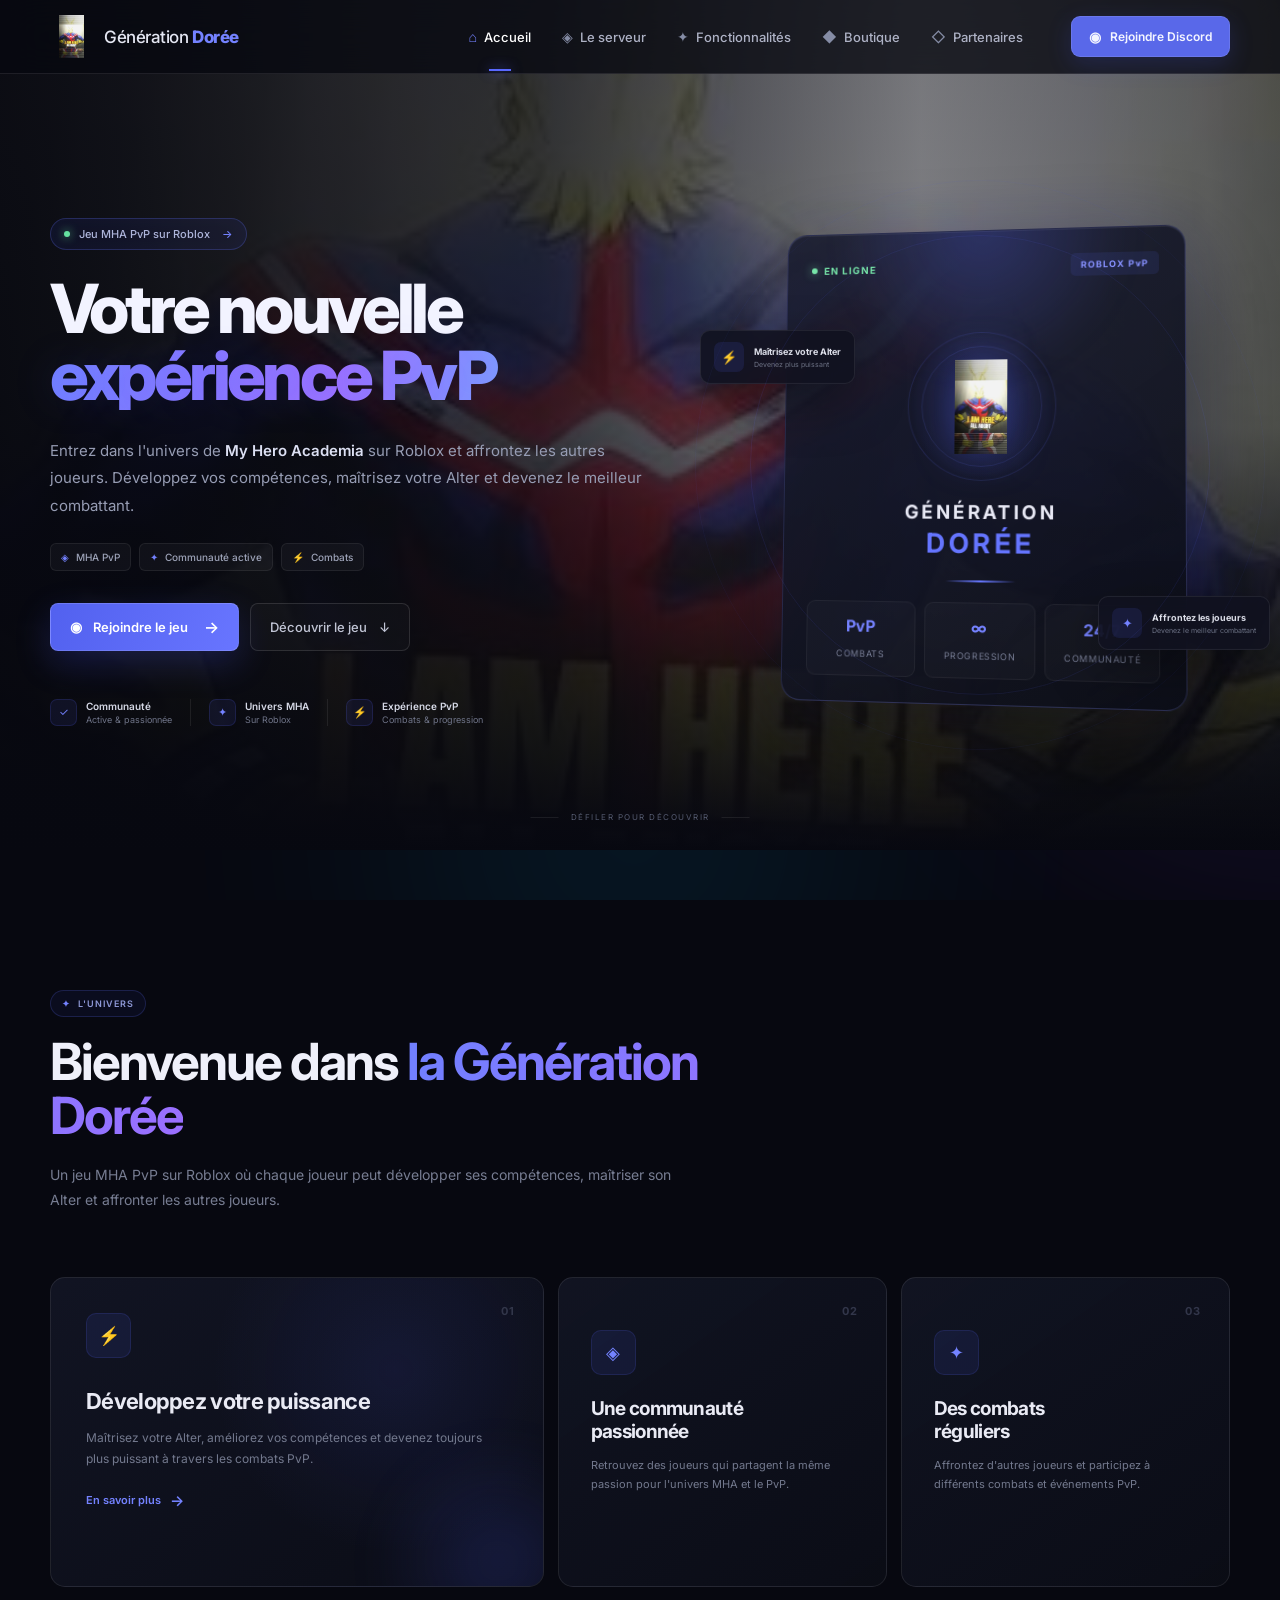
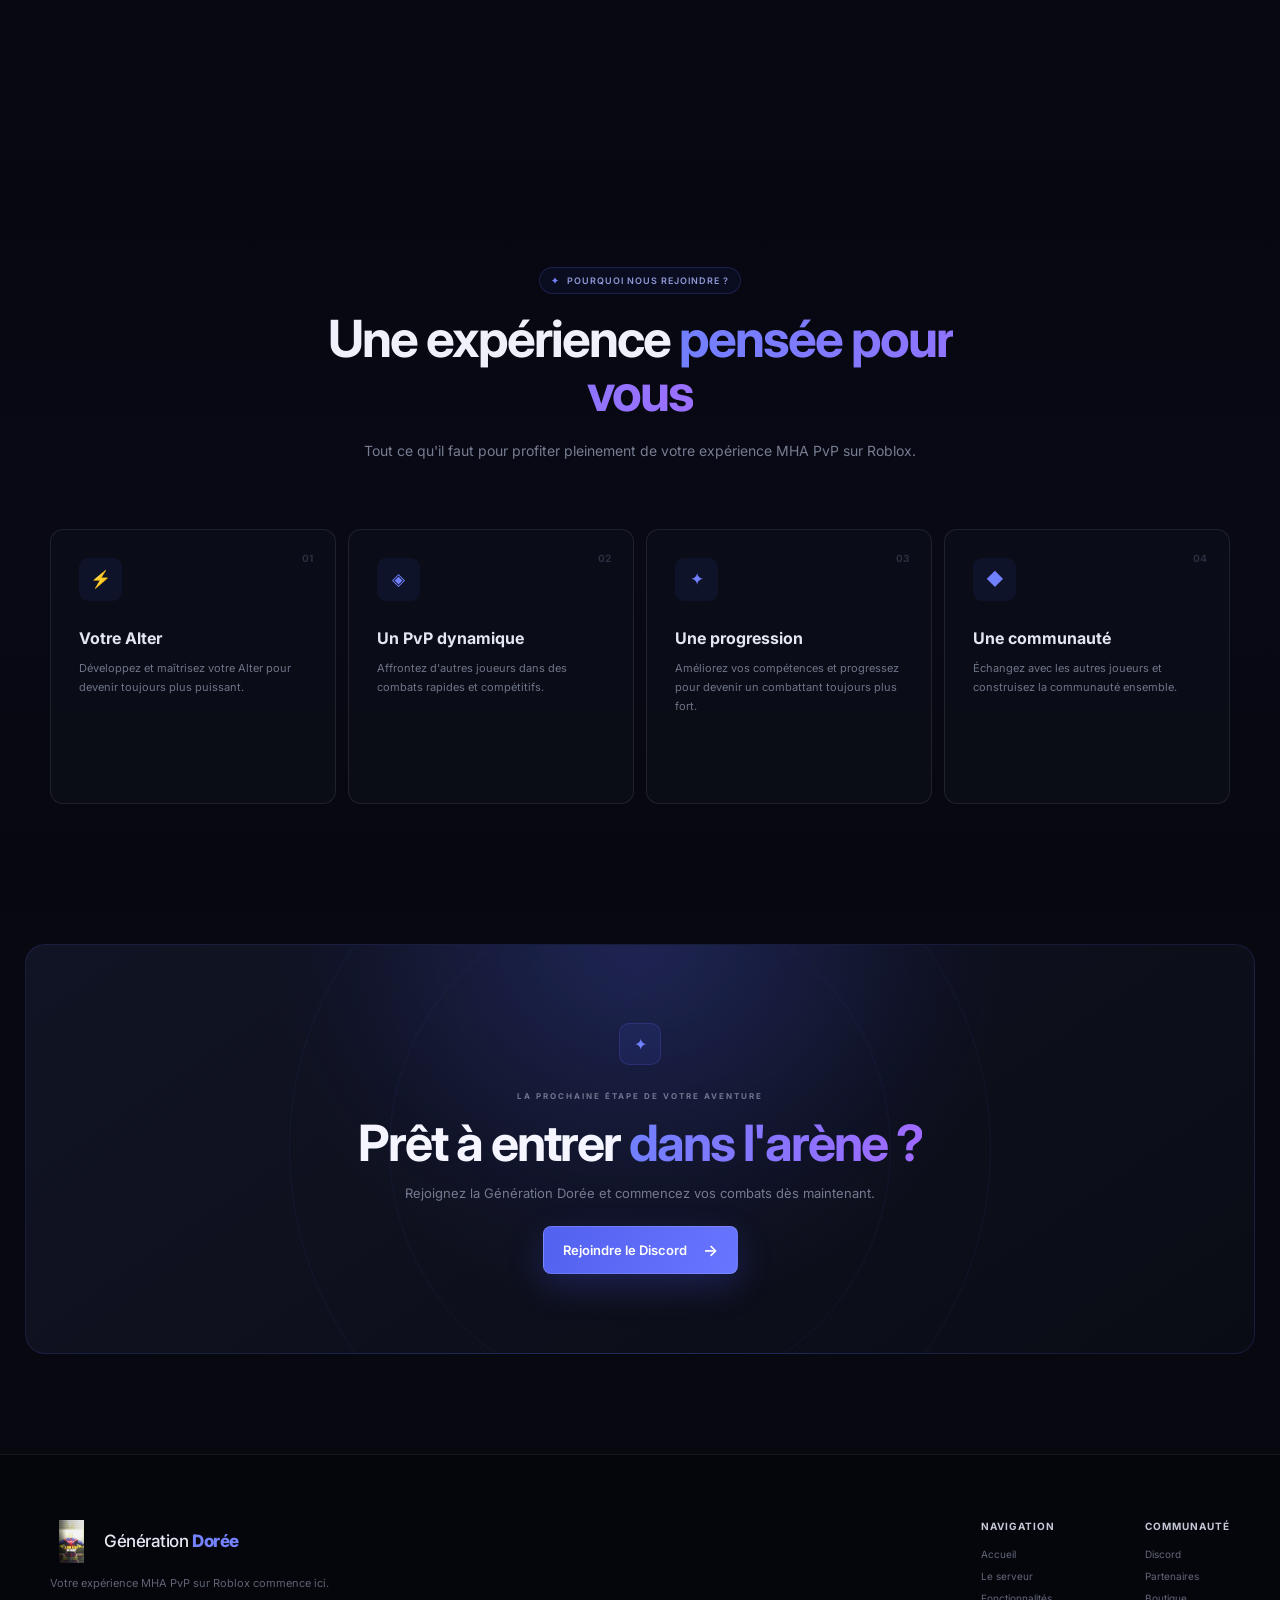
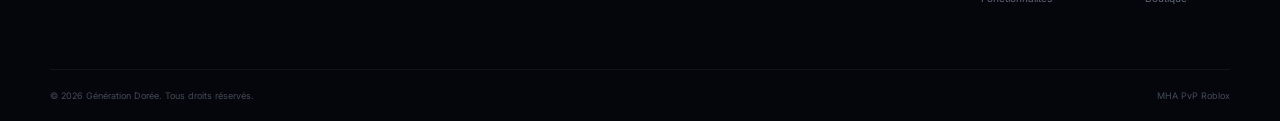
==== commit 894cc129: "Mise à jour du site" ====
--- a/index.html
+++ b/index.html
@@ -56,13 +56,11 @@
 
         <div class="navbar-container">
 
-            <!-- LOGO -->
-
             <a href="index.html" class="brand">
 
                 <div class="brand-logo">
                     <img
-                        src="assets/logo-mha-pvp.svg"
+                        src="assets/fondacc/fondacc.png"
                         alt="Génération Dorée"
                     >
                 </div>
@@ -74,8 +72,6 @@
 
             </a>
 
-
-            <!-- NAVIGATION -->
 
             <nav class="nav-links">
 
@@ -106,8 +102,6 @@
 
             </nav>
 
-
-            <!-- ACTIONS -->
 
             <div class="navbar-actions">
 
@@ -122,8 +116,6 @@
 
             </div>
 
-
-            <!-- MOBILE -->
 
             <button
                 class="mobile-menu-button"
@@ -175,8 +167,6 @@
             <div class="hero-content">
 
 
-                <!-- BADGE -->
-
                 <div class="hero-badge">
 
                     <span class="badge-dot"></span>
@@ -192,8 +182,6 @@
                 </div>
 
 
-                <!-- TITLE -->
-
                 <h1>
 
                     Votre nouvelle
@@ -201,8 +189,6 @@
 
                 </h1>
 
-
-                <!-- DESCRIPTION -->
 
                 <p class="hero-description">
 
@@ -215,8 +201,6 @@
                 </p>
 
 
-                <!-- TAGS -->
-
                 <div class="hero-tags">
 
                     <div class="hero-tag">
@@ -236,8 +220,6 @@
 
                 </div>
 
-
-                <!-- BUTTONS -->
 
                 <div class="hero-buttons">
 
@@ -276,8 +258,6 @@
                 </div>
 
 
-                <!-- SMALL INFO -->
-
                 <div class="hero-info">
 
                     <div class="info-item">
@@ -358,7 +338,7 @@
                     <div class="visual-logo">
 
                         <img
-                            src="assets/logo-mha-pvp.svg"
+                            src="assets/fondacc/fondacc.png"
                             alt="Logo MHA PvP"
                         >
 
@@ -396,8 +376,6 @@
                 </div>
 
 
-                <!-- FLOATING ELEMENTS -->
-
                 <div class="floating-card floating-card-one">
 
                     <span class="floating-icon">
@@ -431,8 +409,6 @@
 
             </div>
 
-
-            <!-- SCROLL -->
 
             <div class="scroll-indicator">
 
@@ -771,7 +747,7 @@
                     <div class="brand-logo">
 
                         <img
-                            src="assets/logo-mha-pvp.svg"
+                            src="assets/fondacc/fondacc.png"
                             alt="Génération Dorée"
                         >
 
--- a/css/style.css
+++ b/css/style.css
@@ -44,13 +44,16 @@
     --background-secondary: #0b0d17;
     --surface: #10121d;
     --surface-light: #151827;
+
     --blue: #5968ff;
     --blue-light: #7482ff;
     --purple: #8d5cff;
     --cyan: #35d7ff;
+
     --text: #f5f6ff;
     --text-secondary: #a9aec3;
     --text-muted: #6d7288;
+
     --border: rgba(255, 255, 255, 0.09);
     --container: 1180px;
 }
@@ -66,6 +69,7 @@
     pointer-events: none;
     overflow: hidden;
     z-index: -1;
+
     background:
         radial-gradient(
             circle at 50% -20%,
@@ -78,17 +82,20 @@
 .grid {
     position: absolute;
     inset: 0;
+
     background-image:
         linear-gradient(
-            rgba(255,255,255,0.025) 1px,
+            rgba(255, 255, 255, 0.025) 1px,
             transparent 1px
         ),
         linear-gradient(
             90deg,
-            rgba(255,255,255,0.025) 1px,
+            rgba(255, 255, 255, 0.025) 1px,
             transparent 1px
         );
+
     background-size: 80px 80px;
+
     mask-image: linear-gradient(
         to bottom,
         black,
@@ -98,9 +105,12 @@
 
 .glow {
     position: absolute;
+
     width: 500px;
     height: 500px;
+
     border-radius: 50%;
+
     filter: blur(130px);
     opacity: 0.16;
 }
@@ -108,18 +118,21 @@
 .glow-blue {
     top: 15%;
     left: -250px;
+
     background: #3f58ff;
 }
 
 .glow-purple {
     top: 35%;
     right: -250px;
+
     background: #8a3dff;
 }
 
 .glow-cyan {
     top: 65%;
     left: 30%;
+
     background: #00bfff;
     opacity: 0.08;
 }
@@ -133,11 +146,17 @@
     position: fixed;
     top: 0;
     left: 0;
+
     width: 100%;
     height: 74px;
+
     z-index: 1000;
+
     background: rgba(7, 8, 16, 0.78);
-    border-bottom: 1px solid var(--border);
+
+    border-bottom:
+        1px solid var(--border);
+
     backdrop-filter: blur(20px);
     -webkit-backdrop-filter: blur(20px);
 }
@@ -147,8 +166,11 @@
         calc(100% - 50px),
         var(--container)
     );
+
     height: 100%;
+
     margin: auto;
+
     display: flex;
     align-items: center;
     justify-content: space-between;
@@ -162,13 +184,16 @@
 .brand {
     display: flex;
     align-items: center;
+
     gap: 11px;
+
     flex-shrink: 0;
 }
 
 .brand-logo {
     width: 43px;
     height: 43px;
+
     display: flex;
     align-items: center;
     justify-content: center;
@@ -177,13 +202,16 @@
 .brand-logo img {
     width: 100%;
     height: 100%;
+
     object-fit: contain;
 }
 
 .brand-name {
     display: flex;
     align-items: baseline;
+
     gap: 4px;
+
     font-size: 17px;
     letter-spacing: -0.5px;
 }
@@ -206,21 +234,30 @@
 .nav-links {
     display: flex;
     align-items: center;
+
     gap: 5px;
+
     margin-left: auto;
     margin-right: 35px;
 }
 
 .nav-link {
     position: relative;
-    display: flex;
-    align-items: center;
+
+    display: flex;
+    align-items: center;
+
     gap: 7px;
+
     padding: 10px 13px;
+
     border-radius: 9px;
+
     color: #aeb2c5;
+
     font-size: 13px;
     font-weight: 500;
+
     transition:
         color 0.25s ease,
         background 0.25s ease;
@@ -228,7 +265,7 @@
 
 .nav-link:hover {
     color: white;
-    background: rgba(255,255,255,0.05);
+    background: rgba(255, 255, 255, 0.05);
 }
 
 .nav-link.active {
@@ -237,15 +274,21 @@
 
 .nav-link.active::after {
     content: "";
+
     position: absolute;
+
     bottom: -16px;
     left: 50%;
+
     width: 22px;
     height: 2px;
+
     transform: translateX(-50%);
+
     background: var(--blue);
+
     box-shadow:
-        0 0 12px rgba(89,104,255,0.8);
+        0 0 12px rgba(89, 104, 255, 0.8);
 }
 
 .nav-icon {
@@ -266,15 +309,24 @@
 .discord-button {
     display: flex;
     align-items: center;
+
     gap: 9px;
+
     padding: 11px 17px;
+
     border-radius: 9px;
+
     background: #5968e9;
-    border: 1px solid rgba(255,255,255,0.1);
+
+    border:
+        1px solid rgba(255, 255, 255, 0.1);
+
     font-size: 12px;
     font-weight: 600;
+
     box-shadow:
-        0 7px 25px rgba(74,88,255,0.18);
+        0 7px 25px rgba(74, 88, 255, 0.18);
+
     transition:
         transform 0.25s ease,
         background 0.25s ease,
@@ -283,9 +335,11 @@
 
 .discord-button:hover {
     transform: translateY(-2px);
+
     background: #6675ff;
+
     box-shadow:
-        0 10px 35px rgba(74,88,255,0.32);
+        0 10px 35px rgba(74, 88, 255, 0.32);
 }
 
 .discord-icon {
@@ -299,23 +353,36 @@
 
 .mobile-menu-button {
     display: none;
+
     width: 43px;
     height: 43px;
-    border: 1px solid var(--border);
+
+    border:
+        1px solid var(--border);
+
     border-radius: 9px;
-    background: rgba(255,255,255,0.04);
+
+    background:
+        rgba(255, 255, 255, 0.04);
+
     cursor: pointer;
+
     flex-direction: column;
+
     align-items: center;
     justify-content: center;
+
     gap: 5px;
 }
 
 .mobile-menu-button span {
     width: 19px;
     height: 2px;
+
     border-radius: 2px;
+
     background: white;
+
     transition: 0.25s ease;
 }
 
@@ -326,41 +393,60 @@
 
 .mobile-menu {
     display: none;
+
     position: fixed;
+
     top: 74px;
     left: 15px;
     right: 15px;
+
     padding: 15px;
-    background: rgba(12,14,24,0.97);
-    border: 1px solid var(--border);
+
+    background:
+        rgba(12, 14, 24, 0.97);
+
+    border:
+        1px solid var(--border);
+
     border-radius: 14px;
+
     z-index: 999;
+
     box-shadow:
-        0 25px 70px rgba(0,0,0,0.4);
+        0 25px 70px rgba(0, 0, 0, 0.4);
 }
 
 .mobile-menu.open {
     display: flex;
     flex-direction: column;
+
     gap: 5px;
 }
 
 .mobile-menu a {
     padding: 13px 15px;
+
     border-radius: 8px;
+
     color: #b5b9ca;
+
     font-size: 14px;
 }
 
 .mobile-menu a:hover {
     color: white;
-    background: rgba(255,255,255,0.05);
+
+    background:
+        rgba(255, 255, 255, 0.05);
 }
 
 .mobile-menu .mobile-discord {
     margin-top: 8px;
+
     text-align: center;
+
     color: white;
+
     background: var(--blue);
 }
 
@@ -371,28 +457,31 @@
 
 .hero {
     position: relative;
+
     min-height: 850px;
+
     padding-top: 74px;
-    display: flex;
-    align-items: center;
+
+    display: flex;
+    align-items: center;
+
     overflow: hidden;
 
-    /* IMAGE DE FOND */
     background:
         linear-gradient(
             90deg,
-            rgba(7,8,16,0.94) 0%,
-            rgba(7,8,16,0.78) 42%,
-            rgba(7,8,16,0.38) 72%,
-            rgba(7,8,16,0.58) 100%
+            rgba(7, 8, 16, 0.94) 0%,
+            rgba(7, 8, 16, 0.78) 42%,
+            rgba(7, 8, 16, 0.38) 72%,
+            rgba(7, 8, 16, 0.58) 100%
         ),
         linear-gradient(
             180deg,
-            rgba(7,8,16,0.25) 0%,
-            rgba(7,8,16,0.15) 50%,
+            rgba(7, 8, 16, 0.25) 0%,
+            rgba(7, 8, 16, 0.15) 50%,
             #070810 100%
         ),
-        url("../assets/fondacc.png");
+        url("../assets/fondacc/fondacc.png");
 
     background-size: cover;
     background-position: center;
@@ -401,11 +490,14 @@
 
 .hero-content {
     position: relative;
+
     z-index: 5;
+
     width: min(
         650px,
         52%
     );
+
     margin-left:
         max(
             25px,
@@ -413,6 +505,7 @@
                 (100vw - var(--container)) / 2
             )
         );
+
     padding-top: 20px;
 }
 
@@ -423,29 +516,43 @@
 
 .hero-badge {
     width: fit-content;
-    display: flex;
-    align-items: center;
+
+    display: flex;
+    align-items: center;
+
     gap: 9px;
+
     padding: 8px 13px;
+
     margin-bottom: 25px;
-    border: 1px solid rgba(98,113,255,0.25);
+
+    border:
+        1px solid rgba(98, 113, 255, 0.25);
+
     border-radius: 100px;
-    background:
-        rgba(77,89,255,0.07);
+
+    background:
+        rgba(77, 89, 255, 0.07);
+
     color: #aeb5db;
+
     font-size: 11px;
     font-weight: 500;
+
     box-shadow:
-        inset 0 0 20px rgba(75,90,255,0.04);
+        inset 0 0 20px rgba(75, 90, 255, 0.04);
 }
 
 .badge-dot {
     width: 6px;
     height: 6px;
+
     border-radius: 50%;
+
     background: #65e2a0;
+
     box-shadow:
-        0 0 10px rgba(101,226,160,0.8);
+        0 0 10px rgba(101, 226, 160, 0.8);
 }
 
 .badge-arrow {
@@ -460,20 +567,28 @@
 
 .hero h1 {
     max-width: 720px;
-    font-size: clamp(
-        48px,
-        5.3vw,
-        78px
-    );
+
+    font-size:
+        clamp(
+            48px,
+            5.3vw,
+            78px
+        );
+
     line-height: 0.99;
+
     letter-spacing: -3.8px;
+
     font-weight: 800;
+
     color: #f2f3ff;
 }
 
 .hero h1 span {
     display: block;
+
     color: transparent;
+
     background:
         linear-gradient(
             100deg,
@@ -481,10 +596,12 @@
             #9c73ff 45%,
             #5bc9ff 100%
         );
+
     -webkit-background-clip: text;
     background-clip: text;
+
     text-shadow:
-        0 0 45px rgba(86,100,255,0.15);
+        0 0 45px rgba(86, 100, 255, 0.15);
 }
 
 
@@ -494,9 +611,13 @@
 
 .hero-description {
     max-width: 610px;
+
     margin-top: 27px;
+
     color: #969cb3;
+
     font-size: 15px;
+
     line-height: 1.85;
 }
 
@@ -513,19 +634,30 @@
 .hero-tags {
     display: flex;
     flex-wrap: wrap;
+
     gap: 8px;
+
     margin-top: 23px;
 }
 
 .hero-tag {
     display: flex;
     align-items: center;
+
     gap: 7px;
+
     padding: 7px 10px;
+
     border-radius: 6px;
-    background: rgba(255,255,255,0.035);
-    border: 1px solid rgba(255,255,255,0.07);
+
+    background:
+        rgba(255, 255, 255, 0.035);
+
+    border:
+        1px solid rgba(255, 255, 255, 0.07);
+
     color: #9da3b8;
+
     font-size: 10px;
     font-weight: 500;
 }
@@ -542,30 +674,44 @@
 .hero-buttons {
     display: flex;
     align-items: center;
+
     gap: 11px;
+
     margin-top: 32px;
 }
 
 .primary-button {
     min-height: 48px;
+
     display: inline-flex;
+
     align-items: center;
     justify-content: center;
+
     gap: 11px;
+
     padding: 0 19px;
+
     border-radius: 8px;
+
     background:
         linear-gradient(
             110deg,
             #5261ef,
             #6875ff
         );
-    border: 1px solid rgba(255,255,255,0.14);
+
+    border:
+        1px solid rgba(255, 255, 255, 0.14);
+
     color: white;
+
     font-size: 13px;
     font-weight: 600;
+
     box-shadow:
-        0 12px 35px rgba(76,89,255,0.22);
+        0 12px 35px rgba(76, 89, 255, 0.22);
+
     transition:
         transform 0.25s ease,
         box-shadow 0.25s ease,
@@ -574,9 +720,11 @@
 
 .primary-button:hover {
     transform: translateY(-3px);
+
     filter: brightness(1.08);
+
     box-shadow:
-        0 17px 45px rgba(76,89,255,0.34);
+        0 17px 45px rgba(76, 89, 255, 0.34);
 }
 
 .button-icon {
@@ -590,17 +738,29 @@
 
 .secondary-button {
     min-height: 48px;
+
     display: inline-flex;
+
     align-items: center;
     justify-content: center;
+
     gap: 12px;
+
     padding: 0 19px;
-    border: 1px solid rgba(255,255,255,0.12);
+
+    border:
+        1px solid rgba(255, 255, 255, 0.12);
+
     border-radius: 8px;
-    background: rgba(255,255,255,0.025);
+
+    background:
+        rgba(255, 255, 255, 0.025);
+
     color: #c1c5d5;
+
     font-size: 13px;
     font-weight: 500;
+
     transition:
         border-color 0.25s ease,
         background 0.25s ease,
@@ -609,8 +769,12 @@
 
 .secondary-button:hover {
     color: white;
-    border-color: rgba(115,127,255,0.35);
-    background: rgba(88,101,255,0.08);
+
+    border-color:
+        rgba(115, 127, 255, 0.35);
+
+    background:
+        rgba(88, 101, 255, 0.08);
 }
 
 
@@ -621,37 +785,50 @@
 .hero-info {
     display: flex;
     align-items: center;
+
     margin-top: 48px;
 }
 
 .info-item {
     display: flex;
     align-items: center;
+
     gap: 9px;
 }
 
 .info-icon {
     width: 27px;
     height: 27px;
-    display: flex;
+
+    display: flex;
+
     align-items: center;
     justify-content: center;
+
     border-radius: 7px;
-    background: rgba(88,103,255,0.09);
-    border: 1px solid rgba(88,103,255,0.16);
+
+    background:
+        rgba(88, 103, 255, 0.09);
+
+    border:
+        1px solid rgba(88, 103, 255, 0.16);
+
     color: var(--blue-light);
+
     font-size: 11px;
 }
 
 .info-item div:last-child {
     display: flex;
     flex-direction: column;
+
     gap: 2px;
 }
 
 .info-item strong {
     font-size: 10px;
     font-weight: 600;
+
     color: #d5d8e5;
 }
 
@@ -663,8 +840,11 @@
 .info-separator {
     width: 1px;
     height: 27px;
+
     margin: 0 18px;
-    background: rgba(255,255,255,0.08);
+
+    background:
+        rgba(255, 255, 255, 0.08);
 }
 
 
@@ -674,7 +854,9 @@
 
 .hero-visual {
     position: absolute;
+
     top: 50%;
+
     right:
         max(
             20px,
@@ -682,36 +864,51 @@
                 (100vw - var(--container)) / 2 - 70px
             )
         );
+
     width: 560px;
     height: 570px;
+
     transform: translateY(-43%);
-    display: flex;
+
+    display: flex;
+
     align-items: center;
     justify-content: center;
 }
 
 .visual-glow {
     position: absolute;
+
     width: 390px;
     height: 390px;
+
     border-radius: 50%;
+
     background:
         radial-gradient(
             circle,
-            rgba(79,93,255,0.28),
-            rgba(108,65,255,0.1) 40%,
+            rgba(79, 93, 255, 0.28),
+            rgba(108, 65, 255, 0.1) 40%,
             transparent 70%
         );
+
     filter: blur(30px);
-    animation: pulseGlow 5s ease-in-out infinite;
+
+    animation:
+        pulseGlow
+        5s
+        ease-in-out
+        infinite;
 }
 
 @keyframes pulseGlow {
+
     0%,
     100% {
         transform: scale(0.95);
         opacity: 0.7;
     }
+
     50% {
         transform: scale(1.08);
         opacity: 1;
@@ -725,30 +922,45 @@
 
 .visual-card {
     position: relative;
+
     width: 405px;
     min-height: 465px;
+
     padding: 25px;
+
     border-radius: 20px;
-    border: 1px solid rgba(130,140,255,0.2);
+
+    border:
+        1px solid rgba(130, 140, 255, 0.2);
+
     background:
         linear-gradient(
             145deg,
-            rgba(25,28,49,0.9),
-            rgba(11,13,23,0.95)
+            rgba(25, 28, 49, 0.9),
+            rgba(11, 13, 23, 0.95)
         );
+
     box-shadow:
-        0 40px 100px rgba(0,0,0,0.5),
-        0 0 70px rgba(73,86,255,0.12),
-        inset 0 1px 0 rgba(255,255,255,0.06);
+        0 40px 100px rgba(0, 0, 0, 0.5),
+        0 0 70px rgba(73, 86, 255, 0.12),
+        inset 0 1px 0 rgba(255, 255, 255, 0.06);
+
     transform:
         perspective(1000px)
         rotateY(-7deg)
         rotateX(3deg);
+
     overflow: hidden;
-    animation: floatingCard 6s ease-in-out infinite;
+
+    animation:
+        floatingCard
+        6s
+        ease-in-out
+        infinite;
 }
 
 @keyframes floatingCard {
+
     0%,
     100% {
         transform:
@@ -757,6 +969,7 @@
             rotateX(3deg)
             translateY(0);
     }
+
     50% {
         transform:
             perspective(1000px)
@@ -768,25 +981,35 @@
 
 .visual-card::before {
     content: "";
+
     position: absolute;
+
     top: -150px;
     left: 50%;
+
     width: 300px;
     height: 300px;
-    transform: translateX(-50%);
+
+    transform:
+        translateX(-50%);
+
     border-radius: 50%;
+
     background:
         radial-gradient(
             circle,
-            rgba(86,101,255,0.25),
+            rgba(86, 101, 255, 0.25),
             transparent 70%
         );
+
     filter: blur(15px);
 }
 
 .card-top {
     position: relative;
-    display: flex;
+
+    display: flex;
+
     justify-content: space-between;
     align-items: center;
 }
@@ -794,29 +1017,42 @@
 .card-status {
     display: flex;
     align-items: center;
+
     gap: 7px;
+
     color: #77e6a9;
+
     font-size: 10px;
     font-weight: 700;
+
     letter-spacing: 1px;
 }
 
 .card-status i {
     width: 6px;
     height: 6px;
+
     border-radius: 50%;
+
     background: #77e6a9;
+
     box-shadow:
-        0 0 10px rgba(119,230,169,0.7);
+        0 0 10px rgba(119, 230, 169, 0.7);
 }
 
 .card-label {
     padding: 6px 10px;
+
     border-radius: 5px;
-    background: rgba(92,105,255,0.1);
+
+    background:
+        rgba(92, 105, 255, 0.1);
+
     color: #8791ff;
+
     font-size: 9px;
     font-weight: 700;
+
     letter-spacing: 1px;
 }
 
@@ -827,41 +1063,57 @@
 
 .visual-logo {
     position: relative;
+
     width: 150px;
     height: 150px;
+
     margin:
         55px auto
         20px;
-    display: flex;
+
+    display: flex;
+
     align-items: center;
     justify-content: center;
+
     border-radius: 50%;
+
     background:
         radial-gradient(
             circle,
-            rgba(78,91,255,0.15),
-            rgba(78,91,255,0.02) 65%,
+            rgba(78, 91, 255, 0.15),
+            rgba(78, 91, 255, 0.02) 65%,
             transparent 70%
         );
-    border: 1px solid rgba(100,114,255,0.14);
+
+    border:
+        1px solid rgba(100, 114, 255, 0.14);
 }
 
 .visual-logo::before {
     content: "";
+
     position: absolute;
+
     inset: 13px;
-    border: 1px solid rgba(110,123,255,0.14);
+
+    border:
+        1px solid rgba(110, 123, 255, 0.14);
+
     border-radius: 50%;
 }
 
 .visual-logo img {
     position: relative;
+
     width: 95px;
     height: 95px;
+
     object-fit: contain;
+
     filter:
         drop-shadow(
-            0 0 20px rgba(85,103,255,0.35)
+            0 0 20px rgba(85, 103, 255, 0.35)
         );
 }
 
@@ -872,25 +1124,35 @@
 
 .visual-title {
     position: relative;
+
     text-align: center;
+
     font-size: 19px;
     font-weight: 700;
+
     letter-spacing: 3px;
+
     color: #e8e9f5;
 }
 
 .visual-title strong {
     display: block;
+
     margin-top: 3px;
+
     color: #6575ff;
+
     font-size: 27px;
+
     letter-spacing: 4px;
 }
 
 .visual-line {
     width: 70px;
     height: 2px;
+
     margin: 20px auto;
+
     background:
         linear-gradient(
             90deg,
@@ -902,31 +1164,48 @@
 
 .visual-stats {
     position: relative;
+
     display: grid;
-    grid-template-columns: repeat(3, 1fr);
+
+    grid-template-columns:
+        repeat(3, 1fr);
+
     gap: 9px;
+
     margin-top: 12px;
 }
 
 .visual-stats div {
     padding: 14px 7px;
+
     text-align: center;
+
     border-radius: 9px;
-    background: rgba(255,255,255,0.025);
-    border: 1px solid rgba(255,255,255,0.05);
+
+    background:
+        rgba(255, 255, 255, 0.025);
+
+    border:
+        1px solid rgba(255, 255, 255, 0.05);
 }
 
 .visual-stats strong {
     display: block;
+
     margin-bottom: 5px;
+
     color: #7582ff;
+
     font-size: 16px;
 }
 
 .visual-stats span {
     color: #777d94;
+
     font-size: 9px;
+
     text-transform: uppercase;
+
     letter-spacing: 0.6px;
 }
 
@@ -937,48 +1216,69 @@
 
 .floating-card {
     position: absolute;
-    display: flex;
-    align-items: center;
+
+    display: flex;
+    align-items: center;
+
     gap: 10px;
+
     padding: 11px 13px;
+
     border-radius: 10px;
-    background:
-        rgba(16,18,31,0.88);
-    border: 1px solid rgba(255,255,255,0.08);
+
+    background:
+        rgba(16, 18, 31, 0.88);
+
+    border:
+        1px solid rgba(255, 255, 255, 0.08);
+
     backdrop-filter: blur(15px);
+
     box-shadow:
-        0 20px 50px rgba(0,0,0,0.35);
+        0 20px 50px rgba(0, 0, 0, 0.35);
 }
 
 .floating-card-one {
     left: 0;
     top: 150px;
+
     animation:
-        floatingOne 5s ease-in-out infinite;
+        floatingOne
+        5s
+        ease-in-out
+        infinite;
 }
 
 .floating-card-two {
     right: -10px;
     bottom: 100px;
+
     animation:
-        floatingTwo 5.5s ease-in-out infinite;
+        floatingTwo
+        5.5s
+        ease-in-out
+        infinite;
 }
 
 @keyframes floatingOne {
+
     0%,
     100% {
         transform: translateY(0);
     }
+
     50% {
         transform: translateY(-10px);
     }
 }
 
 @keyframes floatingTwo {
+
     0%,
     100% {
         transform: translateY(0);
     }
+
     50% {
         transform: translateY(10px);
     }
@@ -987,18 +1287,27 @@
 .floating-icon {
     width: 30px;
     height: 30px;
-    display: flex;
+
+    display: flex;
+
     align-items: center;
     justify-content: center;
+
     border-radius: 7px;
-    background: rgba(83,99,255,0.12);
+
+    background:
+        rgba(83, 99, 255, 0.12);
+
     color: #7483ff;
+
     font-size: 13px;
 }
 
 .floating-card div {
     display: flex;
+
     flex-direction: column;
+
     gap: 3px;
 }
 
@@ -1019,8 +1328,11 @@
 
 .visual-circle {
     position: absolute;
+
     border-radius: 50%;
-    border: 1px solid rgba(97,111,255,0.1);
+
+    border:
+        1px solid rgba(97, 111, 255, 0.1);
 }
 
 .circle-one {
@@ -1031,7 +1343,9 @@
 .circle-two {
     width: 570px;
     height: 570px;
-    border-color: rgba(97,111,255,0.05);
+
+    border-color:
+        rgba(97, 111, 255, 0.05);
 }
 
 
@@ -1041,22 +1355,33 @@
 
 .scroll-indicator {
     position: absolute;
+
     bottom: 28px;
     left: 50%;
-    transform: translateX(-50%);
-    display: flex;
-    align-items: center;
+
+    transform:
+        translateX(-50%);
+
+    display: flex;
+    align-items: center;
+
     gap: 12px;
+
     color: #555b70;
+
     font-size: 8px;
+
     text-transform: uppercase;
+
     letter-spacing: 1.5px;
 }
 
 .scroll-indicator span {
     width: 28px;
     height: 1px;
-    background: rgba(255,255,255,0.08);
+
+    background:
+        rgba(255, 255, 255, 0.08);
 }
 
 
@@ -1067,6 +1392,7 @@
 .server-section,
 .features-section {
     position: relative;
+
     padding: 140px 25px;
 }
 
@@ -1075,34 +1401,50 @@
         100%,
         var(--container)
     );
+
     margin: auto;
 }
 
 .section-heading {
     max-width: 650px;
+
     margin-bottom: 65px;
 }
 
 .section-heading.center {
     margin-left: auto;
     margin-right: auto;
+
     text-align: center;
 }
 
 .section-badge {
     width: fit-content;
+
     display: inline-flex;
     align-items: center;
+
     gap: 7px;
+
     margin-bottom: 18px;
+
     padding: 7px 11px;
-    border: 1px solid rgba(98,113,255,0.2);
+
+    border:
+        1px solid rgba(98, 113, 255, 0.2);
+
     border-radius: 100px;
-    background: rgba(75,88,255,0.06);
+
+    background:
+        rgba(75, 88, 255, 0.06);
+
     color: #8f99d8;
+
     font-size: 9px;
     font-weight: 600;
+
     text-transform: uppercase;
+
     letter-spacing: 1px;
 }
 
@@ -1116,32 +1458,41 @@
 }
 
 .section-heading h2 {
-    font-size: clamp(
-        35px,
-        4vw,
-        52px
-    );
+    font-size:
+        clamp(
+            35px,
+            4vw,
+            52px
+        );
+
     line-height: 1.05;
+
     letter-spacing: -2px;
+
     color: #eff0fa;
 }
 
 .section-heading h2 span {
     color: transparent;
+
     background:
         linear-gradient(
             100deg,
             #7080ff,
             #9b6fff
         );
+
     -webkit-background-clip: text;
     background-clip: text;
 }
 
 .section-heading p {
     margin-top: 19px;
+
     color: #777d92;
+
     font-size: 14px;
+
     line-height: 1.8;
 }
 
@@ -1152,26 +1503,35 @@
 
 .server-grid {
     display: grid;
+
     grid-template-columns:
         1.5fr
         1fr
         1fr;
+
     gap: 14px;
 }
 
 .server-main-card,
 .server-card {
     position: relative;
+
     min-height: 310px;
+
     overflow: hidden;
+
     border-radius: 15px;
-    border: 1px solid var(--border);
+
+    border:
+        1px solid var(--border);
+
     background:
         linear-gradient(
             145deg,
-            rgba(19,22,37,0.85),
-            rgba(11,13,22,0.95)
+            rgba(19, 22, 37, 0.85),
+            rgba(11, 13, 22, 0.95)
         );
+
     transition:
         transform 0.3s ease,
         border-color 0.3s ease;
@@ -1180,43 +1540,51 @@
 .server-main-card:hover,
 .server-card:hover {
     transform: translateY(-5px);
+
     border-color:
-        rgba(101,115,255,0.24);
+        rgba(101, 115, 255, 0.24);
 }
 
 .server-main-card {
     background:
         radial-gradient(
             circle at 70% 30%,
-            rgba(81,95,255,0.1),
+            rgba(81, 95, 255, 0.1),
             transparent 45%
         ),
         linear-gradient(
             145deg,
-            rgba(19,22,37,0.9),
-            rgba(11,13,22,0.95)
+            rgba(19, 22, 37, 0.9),
+            rgba(11, 13, 22, 0.95)
         );
 }
 
 .server-card-glow {
     position: absolute;
+
     width: 250px;
     height: 250px;
+
     right: -80px;
     bottom: -100px;
+
     border-radius: 50%;
+
     background:
         radial-gradient(
             circle,
-            rgba(77,92,255,0.18),
+            rgba(77, 92, 255, 0.18),
             transparent 70%
         );
+
     filter: blur(20px);
 }
 
 .server-card-content {
     position: relative;
+
     height: 100%;
+
     padding: 35px;
 }
 
@@ -1224,56 +1592,81 @@
 .small-card-icon {
     width: 45px;
     height: 45px;
-    display: flex;
+
+    display: flex;
+
     align-items: center;
     justify-content: center;
+
     border-radius: 10px;
-    background: rgba(83,98,255,0.1);
-    border: 1px solid rgba(91,105,255,0.15);
+
+    background:
+        rgba(83, 98, 255, 0.1);
+
+    border:
+        1px solid rgba(91, 105, 255, 0.15);
+
     color: #7483ff;
+
     font-size: 18px;
 }
 
 .server-number,
 .card-number {
     position: absolute;
+
     top: 26px;
     right: 28px;
+
     color: #32364a;
+
     font-size: 11px;
     font-weight: 700;
+
     letter-spacing: 1px;
 }
 
 .server-card-content h3,
 .server-card h3 {
     margin-top: 30px;
+
     font-size: 22px;
+
     letter-spacing: -0.7px;
+
     color: #e9eaf4;
 }
 
 .server-card-content p,
 .server-card p {
     max-width: 480px;
+
     margin-top: 13px;
+
     color: #73798e;
+
     font-size: 12px;
+
     line-height: 1.75;
 }
 
 .card-link {
     display: inline-flex;
     align-items: center;
+
     gap: 9px;
+
     margin-top: 22px;
+
     color: #7482ff;
+
     font-size: 11px;
     font-weight: 600;
 }
 
 .card-link span {
     font-size: 15px;
+
     transition:
         transform 0.2s ease;
 }
@@ -1309,27 +1702,37 @@
         linear-gradient(
             180deg,
             transparent,
-            rgba(79,91,255,0.025),
+            rgba(79, 91, 255, 0.025),
             transparent
         );
 }
 
 .features-grid {
     display: grid;
+
     grid-template-columns:
         repeat(4, 1fr);
+
     gap: 12px;
 }
 
 .feature-card {
     position: relative;
+
     min-height: 275px;
+
     padding: 28px;
+
     overflow: hidden;
+
     border-radius: 13px;
-    border: 1px solid var(--border);
-    background:
-        rgba(13,15,25,0.75);
+
+    border:
+        1px solid var(--border);
+
+    background:
+        rgba(13, 15, 25, 0.75);
+
     transition:
         transform 0.3s ease,
         border-color 0.3s ease;
@@ -1337,15 +1740,19 @@
 
 .feature-card:hover {
     transform: translateY(-5px);
+
     border-color:
-        rgba(101,115,255,0.23);
+        rgba(101, 115, 255, 0.23);
 }
 
 .feature-number {
     position: absolute;
+
     top: 22px;
     right: 22px;
+
     color: #2b2f40;
+
     font-size: 10px;
     font-weight: 700;
 }
@@ -1353,40 +1760,56 @@
 .feature-icon {
     width: 43px;
     height: 43px;
-    display: flex;
+
+    display: flex;
+
     align-items: center;
     justify-content: center;
+
     border-radius: 9px;
-    background: rgba(83,98,255,0.08);
+
+    background:
+        rgba(83, 98, 255, 0.08);
+
     color: #7080ff;
+
     font-size: 17px;
 }
 
 .feature-card h3 {
     margin-top: 27px;
+
     font-size: 16px;
+
     color: #e4e6f1;
 }
 
 .feature-card p {
     margin-top: 11px;
+
     color: #6f7589;
+
     font-size: 11px;
+
     line-height: 1.75;
 }
 
 .feature-line {
     position: absolute;
+
     bottom: 0;
     left: 0;
+
     width: 0;
     height: 2px;
+
     background:
         linear-gradient(
             90deg,
             #596aff,
             #a05fff
         );
+
     transition:
         width 0.4s ease;
 }
@@ -1402,18 +1825,27 @@
 
 .cta-section {
     position: relative;
+
     margin: 0 25px 100px;
+
     min-height: 410px;
-    display: flex;
+
+    display: flex;
+
     align-items: center;
     justify-content: center;
+
     overflow: hidden;
+
     border-radius: 20px;
-    border: 1px solid rgba(94,107,255,0.15);
+
+    border:
+        1px solid rgba(94, 107, 255, 0.15);
+
     background:
         radial-gradient(
             circle at 50% 0%,
-            rgba(83,99,255,0.17),
+            rgba(83, 99, 255, 0.17),
             transparent 50%
         ),
         linear-gradient(
@@ -1426,8 +1858,12 @@
 .cta-section::before,
 .cta-section::after {
     content: "";
+
     position: absolute;
-    border: 1px solid rgba(100,112,255,0.07);
+
+    border:
+        1px solid rgba(100, 112, 255, 0.07);
+
     border-radius: 50%;
 }
 
@@ -1443,68 +1879,96 @@
 
 .cta-glow {
     position: absolute;
+
     width: 350px;
     height: 180px;
+
     top: -100px;
+
     border-radius: 50%;
+
     background: #5367ff;
+
     filter: blur(120px);
+
     opacity: 0.18;
 }
 
 .cta-content {
     position: relative;
+
     z-index: 2;
+
     max-width: 650px;
+
     text-align: center;
 }
 
 .cta-icon {
     width: 42px;
     height: 42px;
+
     margin: 0 auto 18px;
-    display: flex;
+
+    display: flex;
+
     align-items: center;
     justify-content: center;
+
     border-radius: 10px;
-    background: rgba(83,99,255,0.1);
-    border: 1px solid rgba(99,114,255,0.18);
+
+    background:
+        rgba(83, 99, 255, 0.1);
+
+    border:
+        1px solid rgba(99, 114, 255, 0.18);
+
     color: #7381ff;
 }
 
 .cta-label {
     color: #6f7690;
+
     font-size: 8px;
     font-weight: 700;
+
     letter-spacing: 2px;
 }
 
 .cta-content h2 {
     margin-top: 14px;
-    font-size: clamp(
-        35px,
-        4vw,
-        50px
-    );
+
+    font-size:
+        clamp(
+            35px,
+            4vw,
+            50px
+        );
+
     line-height: 1.05;
+
     letter-spacing: -2px;
 }
 
 .cta-content h2 span {
     color: transparent;
+
     background:
         linear-gradient(
             100deg,
             #7080ff,
             #a069ff
         );
+
     -webkit-background-clip: text;
     background-clip: text;
 }
 
 .cta-content p {
     margin-top: 16px;
+
     color: #747a90;
+
     font-size: 13px;
 }
 
@@ -1518,7 +1982,9 @@
 ========================================== */
 
 .footer {
-    border-top: 1px solid rgba(255,255,255,0.06);
+    border-top:
+        1px solid rgba(255, 255, 255, 0.06);
+
     background: #05060b;
 }
 
@@ -1527,40 +1993,54 @@
         calc(100% - 50px),
         var(--container)
     );
+
     margin: auto;
+
     padding: 65px 0;
-    display: flex;
+
+    display: flex;
+
     justify-content: space-between;
 }
 
 .footer-brand p {
     margin-top: 13px;
+
     color: #5e6375;
+
     font-size: 11px;
 }
 
 .footer-links {
     display: flex;
+
     gap: 90px;
 }
 
 .footer-column {
     display: flex;
     flex-direction: column;
+
     gap: 10px;
 }
 
 .footer-column h4 {
     margin-bottom: 6px;
+
     color: #c5c8d7;
+
     font-size: 10px;
+
     text-transform: uppercase;
+
     letter-spacing: 1px;
 }
 
 .footer-column a {
     color: #62677a;
+
     font-size: 10px;
+
     transition:
         color 0.2s ease;
 }
@@ -1574,12 +2054,20 @@
         calc(100% - 50px),
         var(--container)
     );
+
     margin: auto;
+
     padding: 20px 0;
-    border-top: 1px solid rgba(255,255,255,0.05);
-    display: flex;
+
+    border-top:
+        1px solid rgba(255, 255, 255, 0.05);
+
+    display: flex;
+
     justify-content: space-between;
+
     color: #454a5b;
+
     font-size: 9px;
 }
 
@@ -1604,6 +2092,7 @@
 
     .hero-visual {
         right: -20px;
+
         transform:
             translateY(-43%)
             scale(0.88);
@@ -1613,6 +2102,7 @@
         grid-template-columns:
             repeat(2, 1fr);
     }
+
 }
 
 
@@ -1637,6 +2127,7 @@
 
     .hero {
         min-height: auto;
+
         padding:
             130px
             20px
@@ -1649,7 +2140,9 @@
 
     .hero-content {
         width: 100%;
+
         margin: 0;
+
         text-align: center;
     }
 
@@ -1659,11 +2152,13 @@
     }
 
     .hero h1 {
-        font-size: clamp(
-            43px,
-            12vw,
-            65px
-        );
+        font-size:
+            clamp(
+                43px,
+                12vw,
+                65px
+            );
+
         letter-spacing: -3px;
     }
 
@@ -1684,6 +2179,7 @@
     .hero-info {
         justify-content: center;
         flex-wrap: wrap;
+
         gap: 20px;
     }
 
@@ -1693,11 +2189,15 @@
 
     .hero-visual {
         position: relative;
+
         top: auto;
         right: auto;
+
         width: 100%;
         height: 500px;
+
         margin-top: 60px;
+
         transform: none;
     }
 
@@ -1726,12 +2226,14 @@
 
     .footer-container {
         flex-direction: column;
+
         gap: 50px;
     }
 
     .footer-links {
         gap: 80px;
     }
+
 }
 
 
@@ -1762,6 +2264,7 @@
 
     .hero-buttons {
         flex-direction: column;
+
         width: 100%;
     }
 
@@ -1779,13 +2282,16 @@
 
     .visual-card {
         width: 290px;
+
         min-height: 360px;
+
         padding: 20px;
     }
 
     .visual-logo {
         width: 110px;
         height: 110px;
+
         margin-top: 38px;
     }
 
@@ -1855,8 +2361,10 @@
 
     .footer-bottom {
         flex-direction: column;
+
         gap: 8px;
     }
+
 }
 
 
@@ -1873,4 +2381,5 @@
         animation-iteration-count: 1 !important;
         scroll-behavior: auto !important;
     }
+
 }
